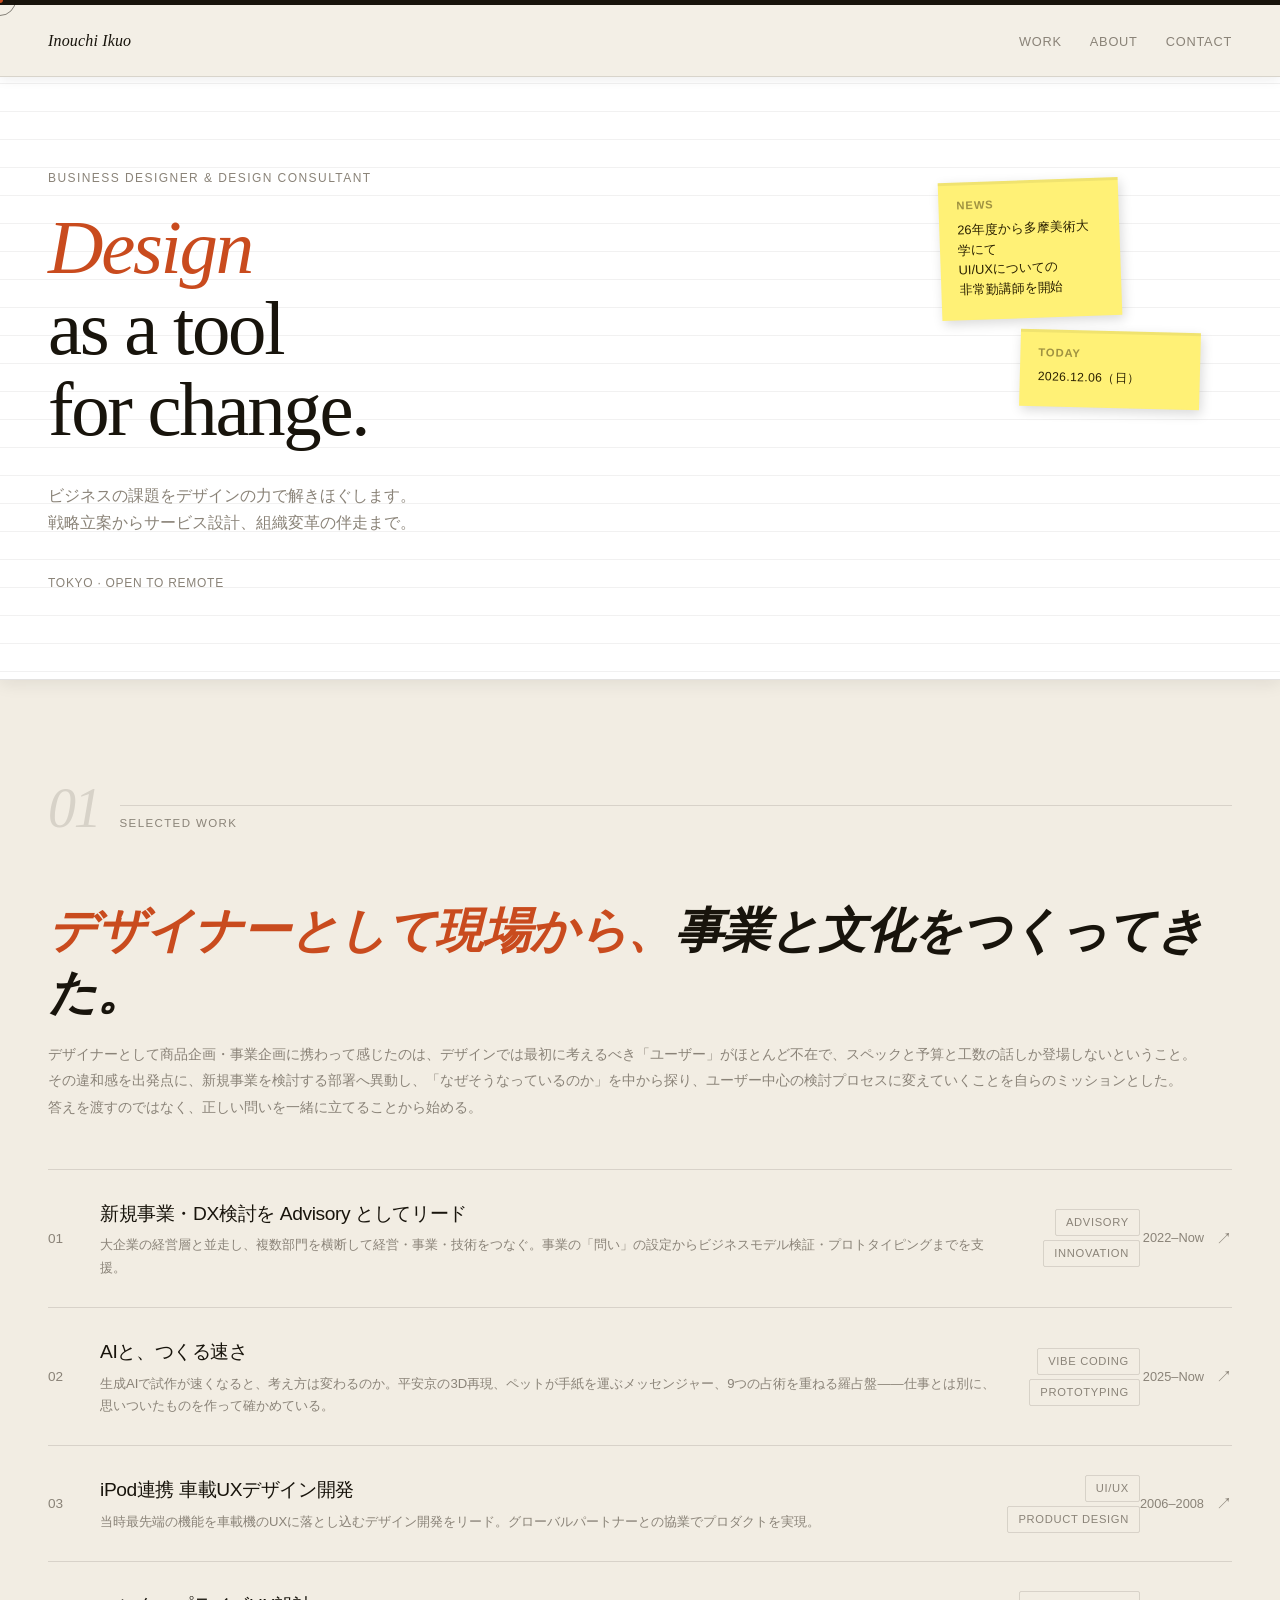
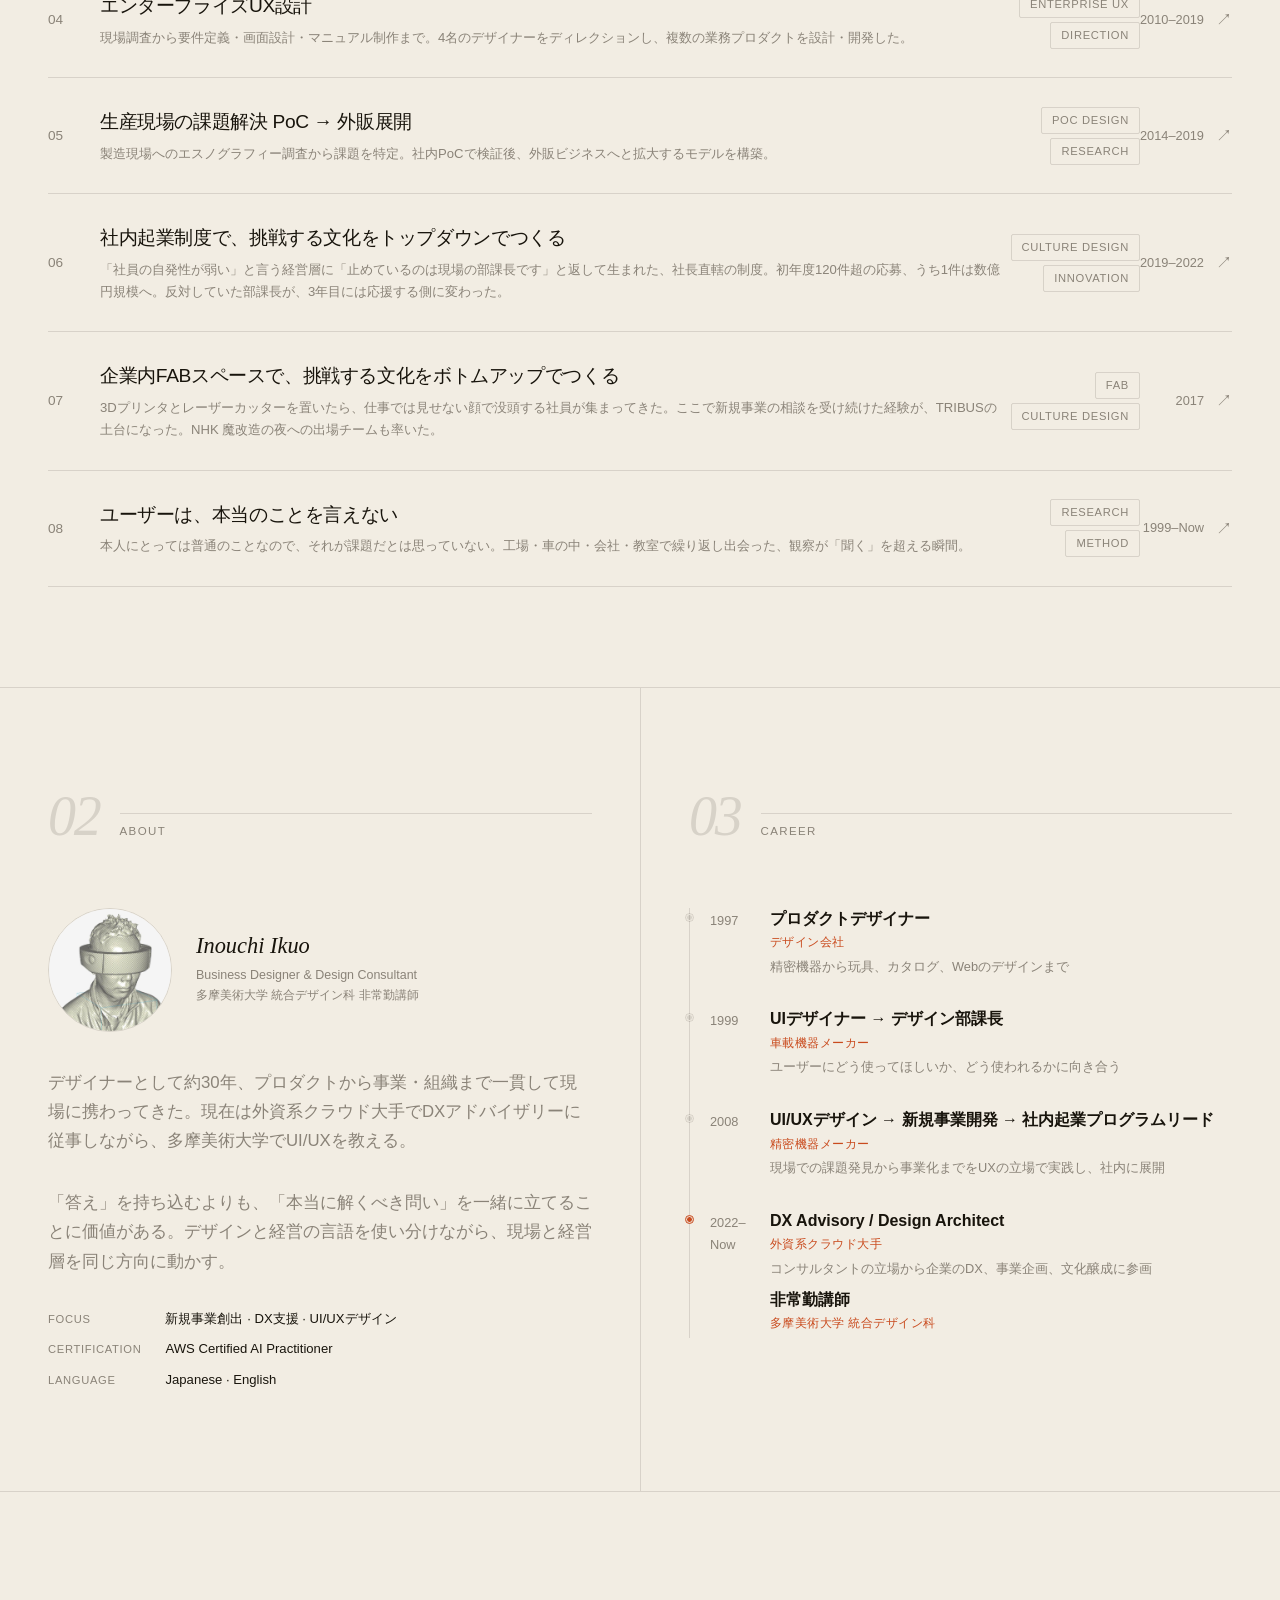
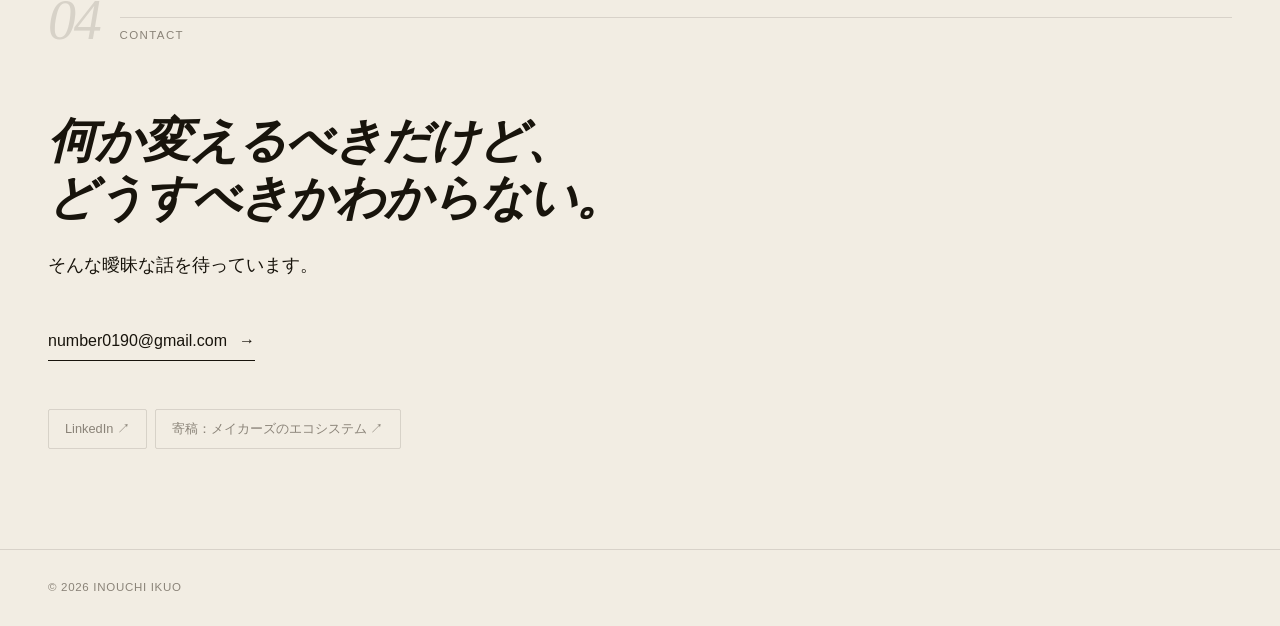
==== index.html @ abaed641 "Add files via upload" ====
<!DOCTYPE html>
<html lang="ja">
<head>
  <meta charset="UTF-8">
  <meta name="viewport" content="width=device-width, initial-scale=1.0">
  <title>Inouchi Ikuo — Business Designer</title>
  <meta name="description" content="Business Designer & Design Consultant. ビジネスの課題をデザインの力で解きほぐします。">
  <meta property="og:title" content="Inouchi Ikuo — Business Designer">
  <meta property="og:description" content="Business Designer & Design Consultant. 戦略立案からサービス設計、組織変革の伴走まで。">
  <meta property="og:type" content="website">
  <link rel="stylesheet" href="css/tokens.css">
  <link rel="stylesheet" href="css/nav.css">
  <link rel="stylesheet" href="css/index.css">
</head>
<body>

  <!-- Cursor -->
  <div id="cursor-dot"></div>
  <div id="cursor-ring"></div>

  <!-- Nav -->
  <nav>
    <div class="logo">Inouchi Ikuo</div>
    <div class="nav-right">
      <ul class="nav-links" style="list-style:none;display:flex;gap:28px;">
        <li><a class="nav-link" href="#work">Work</a></li>
        <li><a class="nav-link" href="#about-skills">About</a></li>
        <li><a class="nav-link" href="#contact">Contact</a></li>
      </ul>
    </div>
  </nav>

  <main>

  <!-- ─── Hero ─── -->
  <section id="hero">
    <div class="hero-body">
      <p class="hero-eyebrow">Business Designer &amp; Design Consultant</p>
      <h1 class="hero-name">
        <em>Design</em><br>
        as a tool<br>
        for change.
      </h1>
      <p class="hero-desc">
        ビジネスの課題をデザインの力で解きほぐします。<br>
        戦略立案からサービス設計、組織変革の伴走まで。
      </p>
      <div class="hero-meta">
        <span class="hero-location">Tokyo · Open to Remote</span>
      </div>
    </div>
    <div class="hero-memo-col">
      <textarea class="hero-memo" placeholder=""></textarea>
    </div>

    <div class="postit-wrap" id="postit-1" style="top: 180px; right: 160px;">
      <div class="postit">
        <strong>News</strong>
        26年度から多摩美術大学にて<br>UI/UXについての<br>非常勤講師を開始
      </div>
    </div>

    <div class="postit-wrap" id="postit-2" style="top: 331px; right: 80px;">
      <div class="postit postit-2" style="font-variant-numeric: tabular-nums;">
        <strong>Today</strong>
        <div id="postit-date" style="margin-top:4px; font-size:.95em; letter-spacing:.03em;"></div>
      </div>
    </div>

    <button id="postit-toggle">Post-it ✕</button>
  </section>


  <!-- ─── Work ─── -->
  <section id="work" class="section-wrap">
    <div class="section-header">
      <span class="section-num">01</span>
      <span class="section-title">Selected Work</span>
    </div>
    <p class="work-statement"><em>デザイナーとして現場から、</em>事業と文化をつくってきた。</p>
    <p class="work-statement-desc">デザイナーとして商品企画・事業企画に携わって感じたのは、デザインでは最初に考えるべき「ユーザー」がほとんど不在で、スペックと予算と工数の話しか登場しないということ。<br>その違和感を出発点に、新規事業を検討する部署へ異動し、「なぜそうなっているのか」を中から探り、ユーザー中心の検討プロセスに変えていくことを自らのミッションとした。<br>答えを渡すのではなく、正しい問いを一緒に立てることから始める。</p>

    <table class="projects-table">
      <tbody>

        <tr data-href="advisory.html" tabindex="0" role="link">
          <td class="td-num">01</td>
          <td class="td-main">
            <span class="td-name">新規事業・DX検討を Advisory としてリード</span>
            <span class="td-desc">大企業の経営層と並走し、複数部門を横断して経営・事業・技術をつなぐ。事業の「問い」の設定からビジネスモデル検証・プロトタイピングまでを支援。</span>
          </td>
          <td class="td-tags"><div class="td-tags-inner">
            <span>Advisory</span>
            <span>Innovation</span>
          </div></td>
          <td class="td-year">2022–Now</td>
          <td class="td-arrow">↗</td>
        </tr>

        <tr data-href="making.html" tabindex="0" role="link">
          <td class="td-num">02</td>
          <td class="td-main">
            <span class="td-name">AIと、つくる速さ</span>
            <span class="td-desc">生成AIで試作が速くなると、考え方は変わるのか。平安京の3D再現、ペットが手紙を運ぶメッセンジャー、9つの占術を重ねる羅占盤——仕事とは別に、思いついたものを作って確かめている。</span>
          </td>
          <td class="td-tags"><div class="td-tags-inner">
            <span>Vibe Coding</span>
            <span>Prototyping</span>
          </div></td>
          <td class="td-year">2025–Now</td>
          <td class="td-arrow">↗</td>
        </tr>

        <tr data-href="alpine.html" tabindex="0" role="link">
          <td class="td-num">03</td>
          <td class="td-main">
            <span class="td-name">iPod連携 車載UXデザイン開発</span>
            <span class="td-desc">当時最先端の機能を車載機のUXに落とし込むデザイン開発をリード。グローバルパートナーとの協業でプロダクトを実現。</span>
          </td>
          <td class="td-tags"><div class="td-tags-inner">
            <span>UI/UX</span>
            <span>Product Design</span>
          </div></td>
          <td class="td-year">2006–2008</td>
          <td class="td-arrow">↗</td>
        </tr>

        <tr data-href="enterprise.html" tabindex="0" role="link">
          <td class="td-num">04</td>
          <td class="td-main">
            <span class="td-name">エンタープライズUX設計</span>
            <span class="td-desc">現場調査から要件定義・画面設計・マニュアル制作まで。4名のデザイナーをディレクションし、複数の業務プロダクトを設計・開発した。</span>
          </td>
          <td class="td-tags"><div class="td-tags-inner">
            <span>Enterprise UX</span>
            <span>Direction</span>
          </div></td>
          <td class="td-year">2010–2019</td>
          <td class="td-arrow">↗</td>
        </tr>

        <tr data-href="poc.html" tabindex="0" role="link">
          <td class="td-num">05</td>
          <td class="td-main">
            <span class="td-name">生産現場の課題解決 PoC → 外販展開</span>
            <span class="td-desc">製造現場へのエスノグラフィー調査から課題を特定。社内PoCで検証後、外販ビジネスへと拡大するモデルを構築。</span>
          </td>
          <td class="td-tags"><div class="td-tags-inner">
            <span>PoC Design</span>
            <span>Research</span>
          </div></td>
          <td class="td-year">2014–2019</td>
          <td class="td-arrow">↗</td>
        </tr>

        <tr data-href="tribus.html" tabindex="0" role="link">
          <td class="td-num">06</td>
          <td class="td-main">
            <span class="td-name">社内起業制度で、挑戦する文化をトップダウンでつくる</span>
            <span class="td-desc">「社員の自発性が弱い」と言う経営層に「止めているのは現場の部課長です」と返して生まれた、社長直轄の制度。初年度120件超の応募、うち1件は数億円規模へ。反対していた部課長が、3年目には応援する側に変わった。</span>
          </td>
          <td class="td-tags"><div class="td-tags-inner">
            <span>Culture Design</span>
            <span>Innovation</span>
          </div></td>
          <td class="td-year">2019–2022</td>
          <td class="td-arrow">↗</td>
        </tr>

        <tr data-href="tsukuroom.html" tabindex="0" role="link">
          <td class="td-num">07</td>
          <td class="td-main">
            <span class="td-name">企業内FABスペースで、挑戦する文化をボトムアップでつくる</span>
            <span class="td-desc">3Dプリンタとレーザーカッターを置いたら、仕事では見せない顔で没頭する社員が集まってきた。ここで新規事業の相談を受け続けた経験が、TRIBUSの土台になった。NHK 魔改造の夜への出場チームも率いた。</span>
          </td>
          <td class="td-tags"><div class="td-tags-inner">
            <span>FAB</span>
            <span>Culture Design</span>
          </div></td>
          <td class="td-year">2017</td>
          <td class="td-arrow">↗</td>
        </tr>

        <tr data-href="truth.html" tabindex="0" role="link">
          <td class="td-num">08</td>
          <td class="td-main">
            <span class="td-name">ユーザーは、本当のことを言えない</span>
            <span class="td-desc">本人にとっては普通のことなので、それが課題だとは思っていない。工場・車の中・会社・教室で繰り返し出会った、観察が「聞く」を超える瞬間。</span>
          </td>
          <td class="td-tags"><div class="td-tags-inner">
            <span>Research</span>
            <span>Method</span>
          </div></td>
          <td class="td-year">1999–Now</td>
          <td class="td-arrow">↗</td>
        </tr>

      </tbody>
    </table>
  </section>

  <!-- ─── About + Skills ─── -->
  <div id="about-skills" style="border-top: 1px solid var(--border);">

    <div class="col">
      <div class="section-header">
        <span class="section-num">02</span>
        <span class="section-title">About</span>
      </div>
      <div style="display:flex; align-items:center; gap:24px; margin-bottom:36px;">
        <img src="images/jiko/00001.jpg" alt="Inouchi Ikuo" loading="lazy"
          style="width:124px; height:124px; border-radius:50%; object-fit:cover; object-position:center top; border:1px solid rgba(24,20,12,.12); flex-shrink:0;">
        <div>
          <div style="font-family:Georgia,serif; font-style:italic; font-size:1.4rem; line-height:1.2; margin-bottom:6px;">Inouchi Ikuo</div>
          <div style="font-size:.78rem; color:#8A8378; line-height:1.6;">
            Business Designer &amp; Design Consultant<br>
            多摩美術大学 統合デザイン科 非常勤講師
          </div>
        </div>
      </div>

      <p class="about-text reveal">
        デザイナーとして約30年、プロダクトから事業・組織まで一貫して現場に携わってきた。現在は外資系クラウド大手でDXアドバイザリーに従事しながら、多摩美術大学でUI/UXを教える。
      </p>
      <p class="about-text reveal reveal-delay-1">
        「答え」を持ち込むよりも、「本当に解くべき問い」を一緒に立てることに価値がある。デザインと経営の言語を使い分けながら、現場と経営層を同じ方向に動かす。
      </p>
      <dl class="detail-list reveal reveal-delay-2">
        <dt>Focus</dt>
        <dd>新規事業創出 · DX支援 · UI/UXデザイン</dd>
        <dt>Certification</dt>
        <dd>AWS Certified AI Practitioner</dd>
        <dt>Language</dt>
        <dd>Japanese · English</dd>
      </dl>
    </div>

    <div class="col">
      <div class="section-header">
        <span class="section-num">03</span>
        <span class="section-title">Career</span>
      </div>
      <div class="timeline reveal">
        <div class="tl-item">
          <div class="tl-year">1997</div>
          <div class="tl-body">
            <div class="tl-role">プロダクトデザイナー</div>
            <div class="tl-place">デザイン会社</div>
            <div class="tl-desc">精密機器から玩具、カタログ、Webのデザインまで</div>
          </div>
        </div>
        <div class="tl-item">
          <div class="tl-year">1999</div>
          <div class="tl-body">
            <div class="tl-role">UIデザイナー → デザイン部課長</div>
            <div class="tl-place">車載機器メーカー</div>
            <div class="tl-desc">ユーザーにどう使ってほしいか、どう使われるかに向き合う</div>
          </div>
        </div>
        <div class="tl-item">
          <div class="tl-year">2008</div>
          <div class="tl-body">
            <div class="tl-role">UI/UXデザイン → 新規事業開発 → 社内起業プログラムリード</div>
            <div class="tl-place">精密機器メーカー</div>
            <div class="tl-desc">現場での課題発見から事業化までをUXの立場で実践し、社内に展開</div>
          </div>
        </div>
        <div class="tl-item tl-current">
          <div class="tl-year">2022–<br>Now</div>
          <div class="tl-body">
            <div class="tl-role">DX Advisory / Design Architect</div>
            <div class="tl-place">外資系クラウド大手</div>
            <div class="tl-desc">コンサルタントの立場から企業のDX、事業企画、文化醸成に参画</div>
            <div class="tl-role" style="margin-top:10px;">非常勤講師</div>
            <div class="tl-place">多摩美術大学 統合デザイン科</div>
          </div>
        </div>
      </div>
    </div>

  </div>

  <!-- ─── Contact ─── -->
  <section id="contact">
    <div class="contact-inner reveal">
      <div class="section-header">
        <span class="section-num">04</span>
        <span class="section-title">Contact</span>
      </div>
      <h2 class="contact-heading">
        <em>何か変えるべきだけど、</em><br>どうすべきかわからない。
      </h2>
      <p class="contact-sub">そんな曖昧な話を待っています。</p>
      <a class="contact-email" href="mailto:number0190@gmail.com">
        number0190@gmail.com
        <span>→</span>
      </a>
      <div class="contact-links-row">
        <a class="contact-chip" href="https://www.linkedin.com/in/ikuo-inouchi-0a169934" target="_blank">LinkedIn ↗</a>
        <a class="contact-chip" href="https://www.amazon.co.jp/dp/B01AXRCDTU" target="_blank">寄稿：メイカーズのエコシステム ↗</a>
      </div>
    </div>
  </section>

  </main>

  <!-- ─── Footer ─── -->
  <footer>
    <span>© 2026 Inouchi Ikuo</span>
  </footer>

  <!-- ─── JS ─── -->
  <script src="js/cursor.js"></script>
  <script src="js/nav.js"></script>
  <script src="js/reveal.js"></script>
  <script src="js/postit.js"></script>
  <script src="js/main.js"></script>

</body>
</html>
---- css/tokens.css ----
/* ── Reset ── */
*, *::before, *::after { box-sizing: border-box; margin: 0; padding: 0; }
img { display: block; max-width: 100%; }

/* ── Design Tokens ── */
:root {
  --bg:      #F2EDE3;
  --fg:      #18140C;
  --muted:   #8A8378;
  --border:  rgba(24,20,12,.12);
  --accent:  #C94B1E;
  --serif:   Georgia, "Times New Roman", serif;
  --sans:    -apple-system, BlinkMacSystemFont, "Segoe UI", sans-serif;
}

/* ── Base ── */
html { scroll-behavior: smooth; }
body {
  font-family: var(--sans);
  background-color: var(--bg);
  color: var(--fg);
  line-height: 1.7;
}
a { color: inherit; text-decoration: none; }
::selection { background: var(--fg); color: var(--bg); }
---- css/nav.css ----
/* ── Nav (shared across all pages) ── */
nav {
  position: fixed; top: 0; left: 0; right: 0;
  z-index: 100;
  display: flex;
  align-items: center;
  justify-content: space-between;
  padding: 22px 48px;
  background: rgba(242,237,227,.88);
  backdrop-filter: blur(12px);
  -webkit-backdrop-filter: blur(12px);
  border-bottom: 1px solid var(--border);
}
.nav-logo {
  font-family: var(--serif);
  font-style: italic;
  font-size: 1rem;
}
.nav-back {
  font-size: .8rem;
  letter-spacing: .06em;
  text-transform: uppercase;
  color: var(--muted);
  display: flex;
  align-items: center;
  gap: 8px;
  transition: color .2s;
}
.nav-back:hover { color: var(--fg); }

/* ── Back section (shared footer-like nav) ── */
.back-section {
  border-top: 1px solid var(--border); padding: 48px;
  display: flex; justify-content: space-between; align-items: center;
}
.back-link {
  font-size: .8rem; letter-spacing: .06em; text-transform: uppercase;
  color: var(--muted); display: flex; align-items: center; gap: 8px;
  transition: color .2s, gap .2s;
}
.back-link:hover { color: var(--fg); gap: 14px; }
.back-project { font-size: .78rem; color: var(--muted); }

@media (max-width: 768px) {
  nav { padding: 18px 24px; }
  .back-section { padding: 32px 24px; flex-direction: column; gap: 16px; align-items: flex-start; }
}
---- css/index.css ----
/* ══════════════════════════════════════
   index.html — page-specific styles
   ══════════════════════════════════════ */

/* ── Custom Cursor ── */
@media (pointer: fine) {
  html { cursor: none; }
}

#cursor-dot {
  position: fixed; top: 0; left: 0; z-index: 9999;
  width: 6px; height: 6px;
  background: var(--accent);
  border-radius: 50%;
  pointer-events: none;
  transform: translate(-50%, -50%);
  transition: width .15s, height .15s;
}
#cursor-ring {
  position: fixed; top: 0; left: 0; z-index: 9998;
  width: 32px; height: 32px;
  border: 1.5px solid var(--fg);
  border-radius: 50%;
  pointer-events: none;
  transform: translate(-50%, -50%);
  transition: transform .08s, width .2s, height .2s, opacity .2s;
  opacity: .5;
}
body.cursor-link #cursor-dot { width: 10px; height: 10px; }
body.cursor-link #cursor-ring { width: 48px; height: 48px; opacity: .3; }

/* ── Nav (index-specific overrides) ── */
nav {
  display: grid;
  grid-template-columns: 1fr auto;
  border-top: 5px solid #18140C;
  box-shadow: 0 2px 12px rgba(24,20,12,.08);
  transition: padding .3s;
}
nav.scrolled { padding: 14px 48px; }

nav .logo {
  font-family: var(--serif);
  font-style: italic;
  font-size: 1rem;
  letter-spacing: .01em;
}
nav .nav-right {
  display: flex; align-items: center; gap: 36px;
}
nav .nav-links { display: flex; gap: 28px; }
.nav-link {
  font-size: .8rem;
  letter-spacing: .06em;
  text-transform: uppercase;
  color: var(--muted);
  position: relative;
}
.nav-link::after {
  content: '';
  position: absolute; bottom: -2px; left: 0;
  width: 0; height: 1px;
  background: var(--fg);
  transition: width .3s ease;
}
.nav-link:hover::after { width: 100%; }
.nav-link:hover { color: var(--fg); }
.available-badge {
  display: flex; align-items: center; gap: 6px;
  font-size: .75rem; color: var(--muted);
  letter-spacing: .04em;
}
.available-dot {
  width: 7px; height: 7px;
  background: #3cba54;
  border-radius: 50%;
  animation: pulse 2.4s ease infinite;
}
@keyframes pulse {
  0%, 100% { opacity: 1; transform: scale(1); }
  50%       { opacity: .5; transform: scale(.7); }
}

/* ── Hero ── */
#hero {
  position: relative;
  padding: 168px 0 0;
  border-bottom: 1px solid var(--border);
  box-shadow: 0 4px 16px rgba(24,20,12,.08);
  background-color: #fff;
  background-image: repeating-linear-gradient(
    to bottom,
    transparent, transparent 27px,
    rgba(24,20,12,.06) 27px, rgba(24,20,12,.06) 28px
  );
  display: grid;
  grid-template-columns: 1fr 1fr;
}
.hero-body { padding: 0 48px 86px; }
.hero-memo-col { position: relative; padding: 0; display: flex; }
.hero-memo-label {
  font-size: .68rem; letter-spacing: .1em; text-transform: uppercase;
  color: rgba(24,20,12,.2); margin-bottom: 16px; user-select: none;
}
.hero-memo {
  flex: 1; width: 100%; background: transparent; border: none; outline: none; resize: none;
  font-family: var(--sans); font-size: .95rem; color: var(--fg);
  line-height: 28px; padding: 0 40px; caret-color: var(--accent);
}
.hero-eyebrow {
  font-size: .75rem; letter-spacing: .12em; text-transform: uppercase;
  color: var(--muted); margin-bottom: 20px;
}
.hero-name {
  font-family: var(--serif);
  font-size: clamp(2.8rem, 6vw, 5.5rem);
  font-weight: normal; line-height: 1.05; letter-spacing: -.03em; margin-bottom: 32px;
}
.hero-name em { font-style: italic; color: var(--accent); }
.hero-desc {
  font-size: 1rem; color: var(--muted); line-height: 1.7;
  max-width: 480px; margin-bottom: 36px;
}
.hero-meta { display: flex; align-items: center; gap: 32px; }
.hero-location {
  font-size: .75rem; color: var(--muted); letter-spacing: .06em; text-transform: uppercase;
}
.hero-cta {
  display: flex; align-items: center; gap: 10px;
  font-size: .85rem; font-weight: 500; letter-spacing: .04em; color: var(--fg);
  border-bottom: 1px solid var(--fg); padding-bottom: 4px; transition: gap .2s;
}
.hero-cta:hover { gap: 18px; }

/* ── Marquee ── */
.marquee-wrap {
  overflow: hidden;
  border-top: 1px solid var(--border); border-bottom: 1px solid var(--border);
  padding: 14px 0; user-select: none;
}
.marquee-track {
  display: flex; gap: 0; white-space: nowrap;
  animation: marquee 22s linear infinite;
}
.marquee-wrap:hover .marquee-track { animation-play-state: paused; }
@keyframes marquee {
  from { transform: translateX(0); }
  to   { transform: translateX(-50%); }
}
.marquee-item {
  display: inline-flex; align-items: center; gap: 20px; padding: 0 28px;
  font-size: .8rem; letter-spacing: .08em; text-transform: uppercase; color: var(--muted);
}
.marquee-item::before { content: '✦'; font-size: .6rem; color: var(--accent); }

/* ── Section common ── */
.section-wrap { padding: 100px 48px; }
.section-header {
  display: flex; align-items: baseline; gap: 20px; margin-bottom: 64px;
}
.section-num {
  font-family: var(--serif); font-style: italic; font-size: 3.5rem;
  color: var(--border); line-height: 1; letter-spacing: -.04em; flex-shrink: 0;
}
.section-title {
  font-size: .72rem; letter-spacing: .12em; text-transform: uppercase;
  color: var(--muted); border-top: 1px solid var(--border); padding-top: 8px; flex: 1;
}

/* ── Below hero ── */
#work, #about-skills, #contact, footer { background: var(--bg); }

/* ── Projects table ── */
.projects-table { width: 100%; border-collapse: collapse; }
.projects-table tbody tr {
  border-top: 1px solid var(--border); position: relative;
}
.projects-table tbody tr[data-href] { cursor: pointer; }
.projects-table tbody tr:last-child { border-bottom: 1px solid var(--border); }
.projects-table tbody tr::before {
  content: ''; position: absolute; inset: 0;
  background: rgba(24,20,12,.03); transform: scaleX(0); transform-origin: left;
  transition: transform .35s ease;
}
.projects-table tbody tr:hover::before { transform: scaleX(1); }
.projects-table td { padding: 28px 0; vertical-align: middle; }
.projects-table td:first-child { width: 52px; }
.td-num { font-family: var(--sans); font-style: normal; font-size: .85rem; color: var(--muted); }
.td-main { padding-right: 24px; }
.td-name { display: block; font-size: 1.2rem; font-weight: 500; letter-spacing: -.02em; }
.td-desc { display: block; font-size: .82rem; color: var(--muted); margin-top: 4px; }
.td-tags { text-align: right; padding-right: 20px; white-space: nowrap; display: table-cell; vertical-align: middle; }
.td-tags-inner { display: flex; flex-direction: column; align-items: flex-end; gap: 4px; }
.td-tags span {
  display: block; font-size: .7rem; letter-spacing: .06em; text-transform: uppercase;
  color: var(--muted); padding: 3px 10px; border: 1px solid var(--border);
  border-radius: 2px; margin-left: 4px;
}
.td-year { font-size: .8rem; color: var(--muted); white-space: nowrap; padding-right: 12px; text-align: right; }
.td-arrow { width: 28px; font-size: 1rem; color: var(--muted); text-align: right; transition: color .2s, transform .2s; }
tr:hover .td-arrow { color: var(--fg); transform: translate(3px, -3px); }
.td-arrow-dim { color: rgba(24,20,12,.2); }
tr:hover .td-arrow-dim { color: rgba(24,20,12,.35); transform: none; }

/* ── About + Skills ── */
#about-skills { display: grid; grid-template-columns: 1fr 1fr; gap: 0; }
#about-skills .col { padding: 100px 48px; }
#about-skills .col + .col { border-left: 1px solid var(--border); }
.about-text { font-size: 1.05rem; line-height: 1.75; color: var(--muted); margin-bottom: 32px; }
.about-text strong { color: var(--fg); font-weight: 500; }
.detail-list { display: grid; grid-template-columns: auto 1fr; gap: 8px 24px; font-size: .82rem; }
.detail-list dt { color: var(--muted); letter-spacing: .06em; text-transform: uppercase; font-size: .7rem; padding-top: 2px; }
.detail-list dd { color: var(--fg); }
.skills-list { display: flex; flex-direction: column; gap: 0; }
.skill-row {
  display: flex; justify-content: space-between; align-items: center;
  padding: 14px 0; border-bottom: 1px solid var(--border); font-size: .9rem;
}
.skill-row:first-child { border-top: 1px solid var(--border); }
.skill-row .skill-name { font-weight: 500; }
.skill-row .skill-level { display: flex; gap: 4px; }
.skill-pip { width: 28px; height: 2px; background: var(--border); border-radius: 1px; }
.skill-pip.filled { background: var(--fg); }

/* ── Statement ── */
.work-statement {
  font-family: var(--serif); font-style: italic;
  font-size: clamp(2rem, 4vw, 3rem); font-weight: bold;
  line-height: 1.3; letter-spacing: -.01em; color: var(--fg); margin-bottom: 48px;
}
.work-statement em { font-style: italic; color: var(--accent); }
.work-statement-desc {
  font-size: .9rem; line-height: 1.85; color: var(--muted);
  margin-top: -32px; margin-bottom: 48px;
}

/* ── Timeline ── */
.timeline { display: flex; flex-direction: column; position: relative; padding-left: 20px; border-left: 1px solid var(--border); }
.tl-item { display: grid; grid-template-columns: 44px 1fr; gap: 16px; padding-bottom: 32px; position: relative; }
.tl-item:last-child { padding-bottom: 0; }
.tl-item::before {
  content: ''; position: absolute; left: -24px; top: 6px;
  width: 7px; height: 7px; border-radius: 50%;
  background: var(--border); border: 1.5px solid var(--bg); outline: 1px solid var(--border);
}
.tl-current::before { background: var(--accent); outline-color: var(--accent); }
.tl-year { font-family: var(--sans); font-style: normal; font-size: .8rem; color: var(--muted); padding-top: 2px; }
.tl-role { font-size: 1rem; font-weight: 600; line-height: 1.4; margin-bottom: 3px; }
.tl-place { font-size: .72rem; color: var(--accent); letter-spacing: .04em; text-transform: uppercase; margin-bottom: 4px; }
.tl-desc { font-size: .8rem; color: var(--muted); margin-top: 4px; line-height: 1.55; }

/* ── Contact ── */
#contact { border-top: 1px solid var(--border); }
.contact-inner { padding: 100px 48px; }
.contact-heading {
  font-family: var(--serif); font-style: italic;
  font-size: clamp(2rem, 4vw, 3rem); font-weight: bold;
  line-height: 1.2; letter-spacing: -.02em; margin-bottom: 24px;
}
.contact-sub { font-size: 1.1rem; color: var(--fg); margin-bottom: 48px; line-height: 1.6; }
.contact-email {
  display: inline-flex; align-items: center; gap: 12px;
  font-size: 1rem; font-weight: 500; border-bottom: 1px solid var(--fg);
  padding-bottom: 6px; transition: gap .2s; margin-bottom: 48px;
}
.contact-email:hover { gap: 20px; }
.contact-links-row { display: flex; flex-wrap: wrap; gap: 8px; }
.contact-chip {
  display: inline-flex; align-items: center; gap: 6px;
  padding: 8px 16px; border: 1px solid var(--border); border-radius: 2px;
  font-size: .8rem; color: var(--muted); transition: color .2s, border-color .2s;
}
.contact-chip:hover { color: var(--fg); border-color: var(--fg); }

/* ── Footer ── */
footer {
  border-top: 1px solid var(--border); padding: 28px 48px;
  display: flex; justify-content: space-between; align-items: center;
}
footer span {
  font-size: .72rem; letter-spacing: .06em; text-transform: uppercase; color: var(--muted);
}

/* ── Post-it toggle button ── */
#postit-toggle {
  position: absolute; bottom: 20px; left: 20px; z-index: 300;
  background: none; border: 1px solid var(--border); border-radius: 2px;
  padding: 4px 10px; font-family: var(--sans); font-size: .68rem;
  letter-spacing: .08em; text-transform: uppercase; color: var(--muted);
  cursor: pointer; transition: color .15s, border-color .15s;
}
#postit-toggle:hover { color: var(--fg); border-color: var(--fg); }

/* ── Post-it ── */
.postit-wrap {
  position: absolute; z-index: 90; cursor: grab; user-select: none;
  transition: opacity .2s, visibility .2s;
}
.postit-wrap.hidden { opacity: 0; visibility: hidden; pointer-events: none; }
.postit-wrap:active { cursor: grabbing; }
.postit {
  background: #FFF176; padding: 16px 18px 20px; width: 180px;
  box-shadow: 2px 4px 12px rgba(0,0,0,.15); transform: rotate(-2deg);
  transition: transform .15s, box-shadow .15s;
  font-family: var(--sans); font-size: .8rem; line-height: 1.55; color: #2a2000;
}
.postit-wrap:hover .postit {
  transform: rotate(-1deg) scale(1.03); box-shadow: 4px 8px 20px rgba(0,0,0,.18);
}
.postit::before {
  content: ''; display: block; height: 3px;
  background: rgba(0,0,0,.06); margin: -16px -18px 12px;
}
.postit strong {
  display: block; font-size: .7rem; letter-spacing: .08em;
  text-transform: uppercase; color: rgba(42,32,0,.45); margin-bottom: 6px;
}
.postit-2 { transform: rotate(1.5deg); }
.postit-wrap:hover .postit-2 { transform: rotate(1deg) scale(1.03); }

/* ── Reveal animation ── */
.reveal { opacity: 0; transform: translateY(24px); transition: opacity .6s ease, transform .6s ease; }
.reveal.visible { opacity: 1; transform: none; }
.reveal-delay-1 { transition-delay: .1s; }
.reveal-delay-2 { transition-delay: .2s; }
.reveal-delay-3 { transition-delay: .3s; }

/* ── Responsive ── */
@media (max-width: 768px) {
  .available-badge { display: none; }
  .postit-wrap { opacity: 0; visibility: hidden; pointer-events: none; }
  #postit-toggle { display: none; }
  #hero { padding: 100px 0 0; grid-template-columns: 1fr; }
  .hero-body { padding: 0 24px 48px; border-right: none; border-bottom: 1px solid var(--border); }
  .hero-memo-col { padding: 24px 24px 48px; }
  .section-wrap { padding: 72px 24px; }
  #about-skills { grid-template-columns: 1fr; }
  #about-skills .col { padding: 72px 24px; }
  #about-skills .col + .col { border-left: none; border-top: 1px solid var(--border); }
  .contact-inner { padding: 72px 24px; }
  footer { padding: 24px; flex-direction: column; gap: 8px; text-align: center; }
  .projects-table .td-desc, .projects-table .td-year { display: none; }
  .td-tags { display: none; }
}
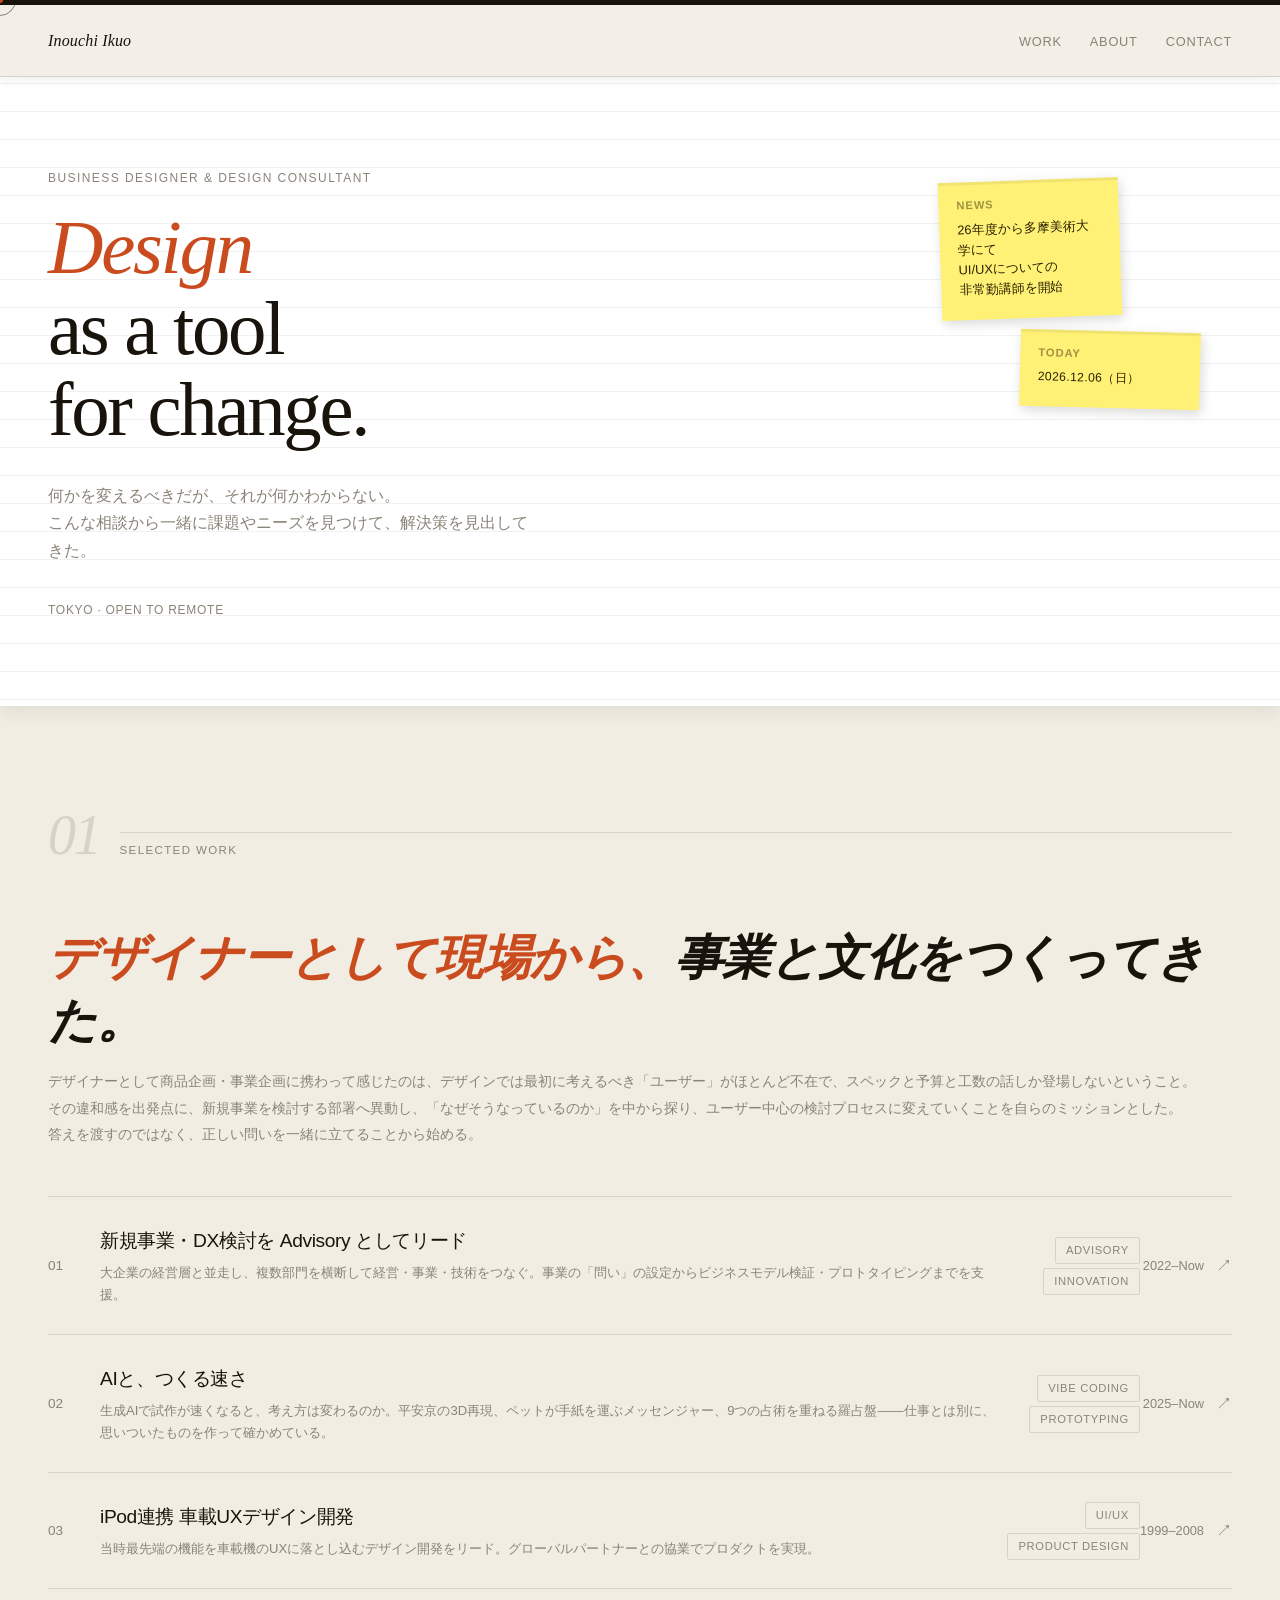
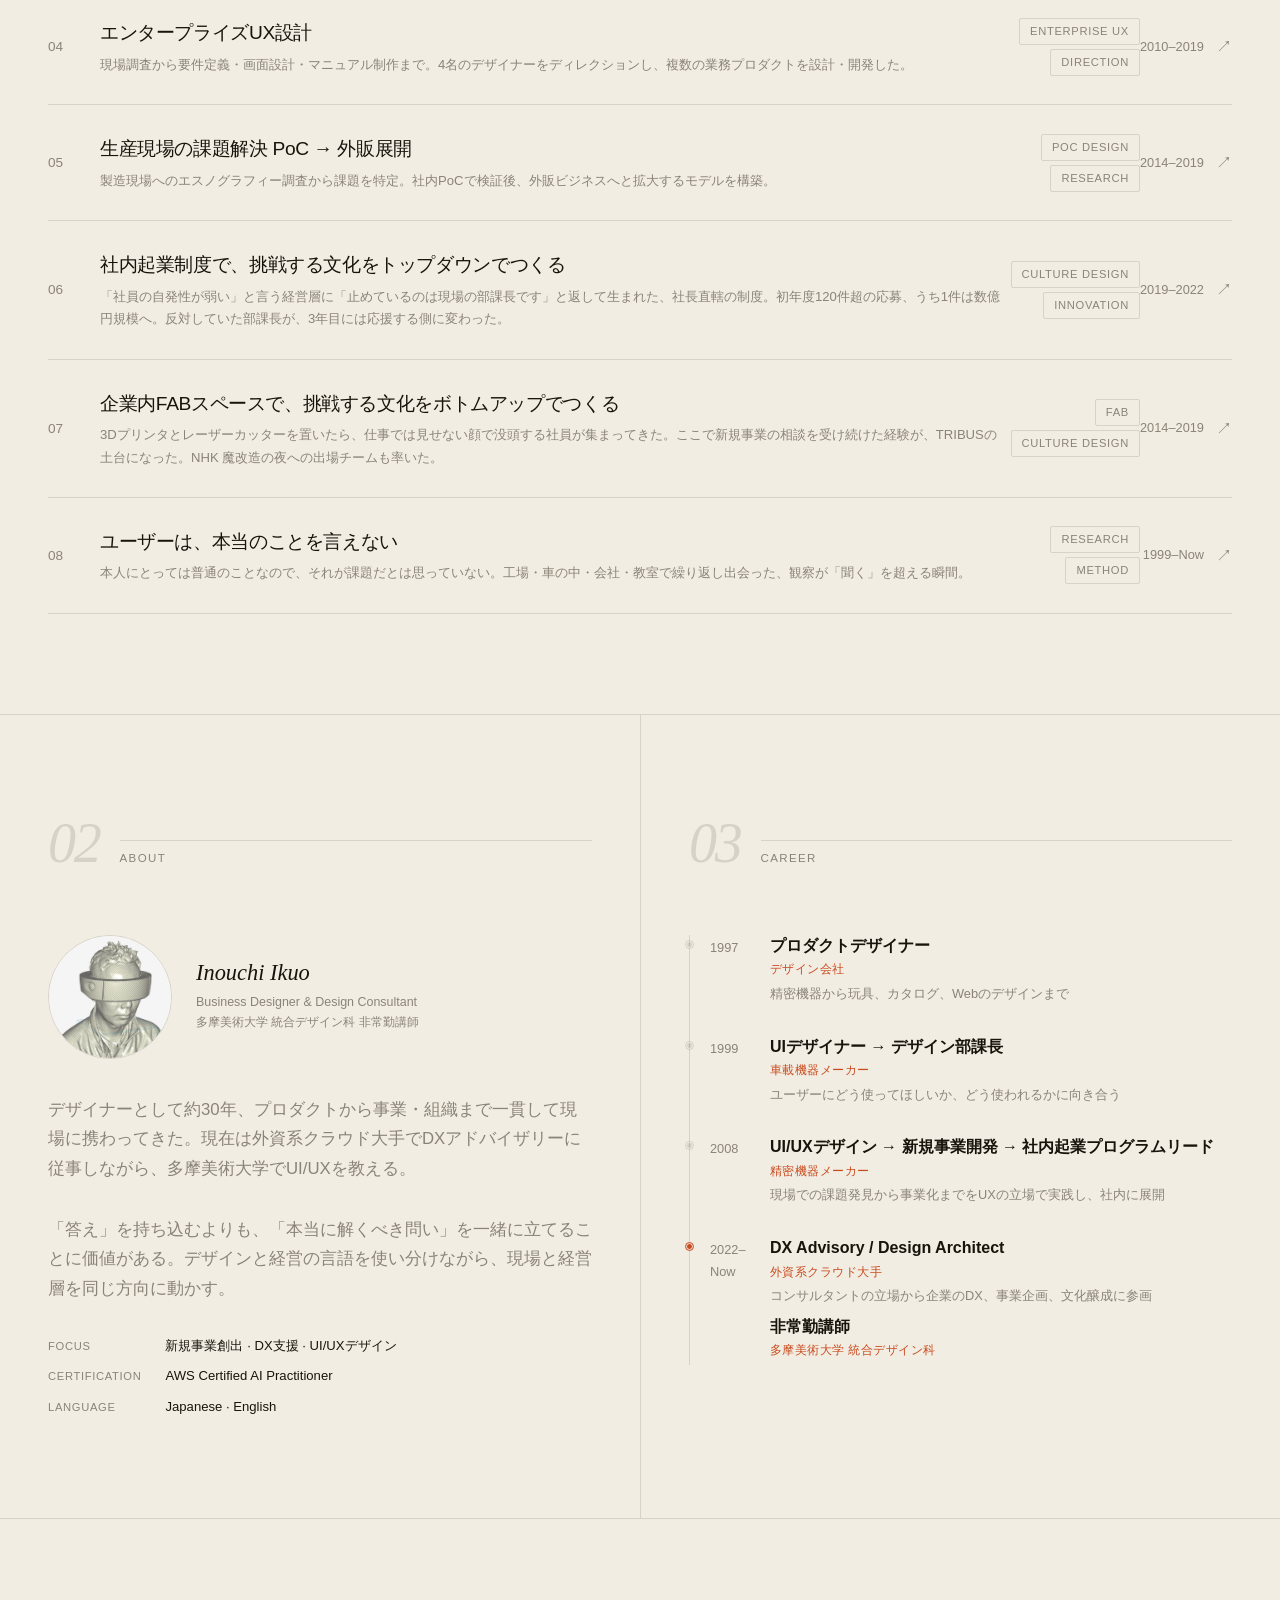
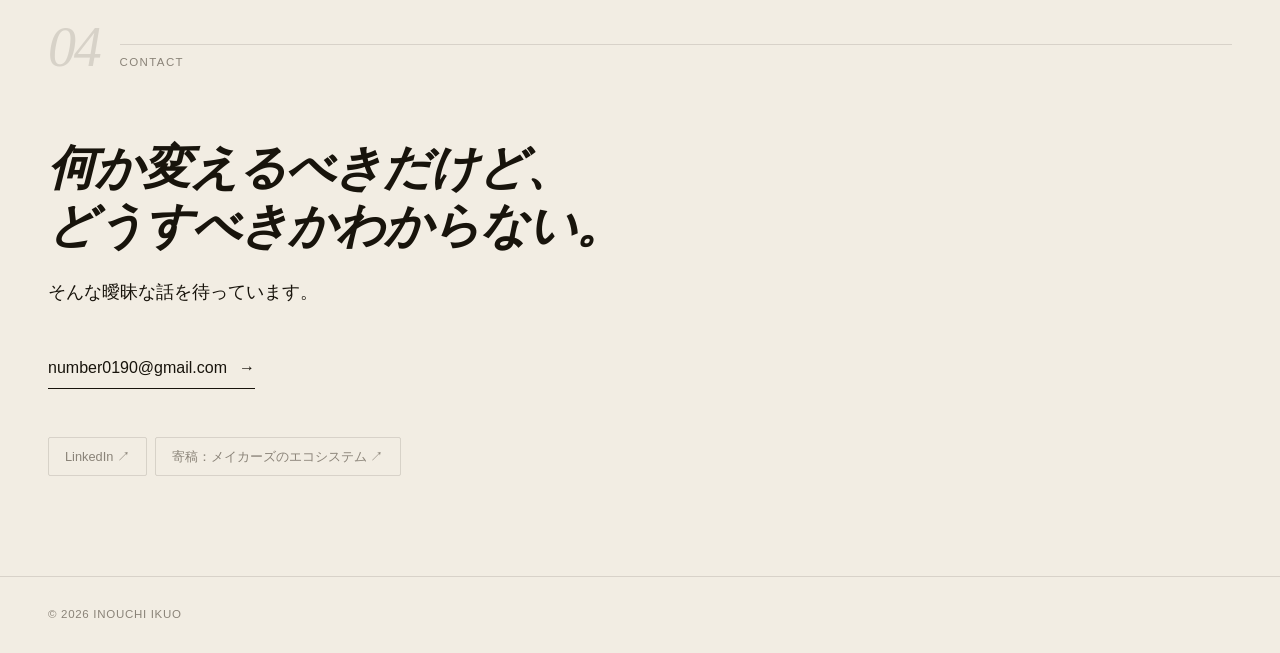
==== commit ffedc952: "Add files via upload" ====
--- a/index.html
+++ b/index.html
@@ -4,9 +4,9 @@
   <meta charset="UTF-8">
   <meta name="viewport" content="width=device-width, initial-scale=1.0">
   <title>Inouchi Ikuo — Business Designer</title>
-  <meta name="description" content="Business Designer & Design Consultant. ビジネスの課題をデザインの力で解きほぐします。">
+  <meta name="description" content="Business Designer & Design Consultant. 何かを変えるべきだが、それが何かわからない。こんな相談から一緒に課題やニーズを見つけて、解決策を見出してきた。">
   <meta property="og:title" content="Inouchi Ikuo — Business Designer">
-  <meta property="og:description" content="Business Designer & Design Consultant. 戦略立案からサービス設計、組織変革の伴走まで。">
+  <meta property="og:description" content="何かを変えるべきだが、それが何かわからない。こんな相談から一緒に課題やニーズを見つけて、解決策を見出してきた。">
   <meta property="og:type" content="website">
   <link rel="stylesheet" href="css/tokens.css">
   <link rel="stylesheet" href="css/nav.css">
@@ -42,8 +42,8 @@
         for change.
       </h1>
       <p class="hero-desc">
-        ビジネスの課題をデザインの力で解きほぐします。<br>
-        戦略立案からサービス設計、組織変革の伴走まで。
+        何かを変えるべきだが、それが何かわからない。<br>
+        こんな相談から一緒に課題やニーズを見つけて、解決策を見出してきた。
       </p>
       <div class="hero-meta">
         <span class="hero-location">Tokyo · Open to Remote</span>
@@ -121,7 +121,7 @@
             <span>UI/UX</span>
             <span>Product Design</span>
           </div></td>
-          <td class="td-year">2006–2008</td>
+          <td class="td-year">1999–2008</td>
           <td class="td-arrow">↗</td>
         </tr>
 
@@ -177,7 +177,7 @@
             <span>FAB</span>
             <span>Culture Design</span>
           </div></td>
-          <td class="td-year">2017</td>
+          <td class="td-year">2014–2019</td>
           <td class="td-arrow">↗</td>
         </tr>
 
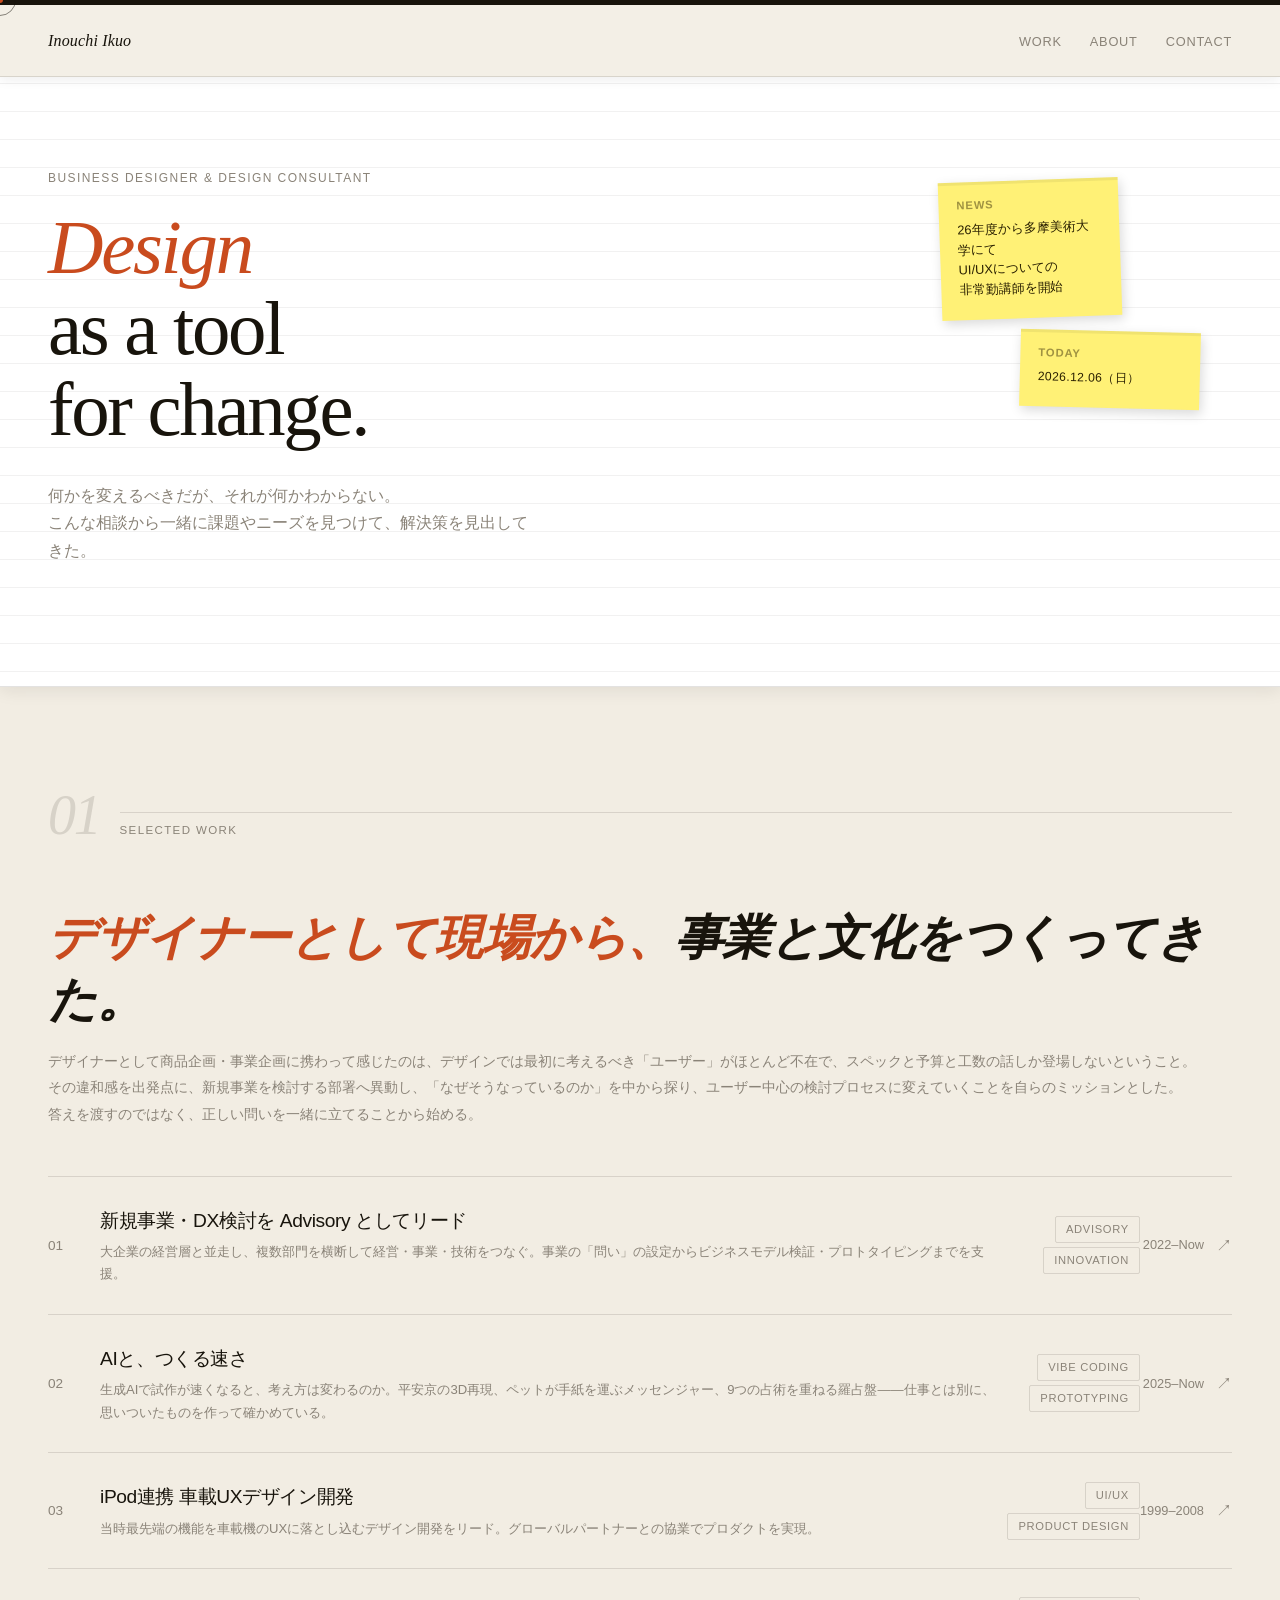
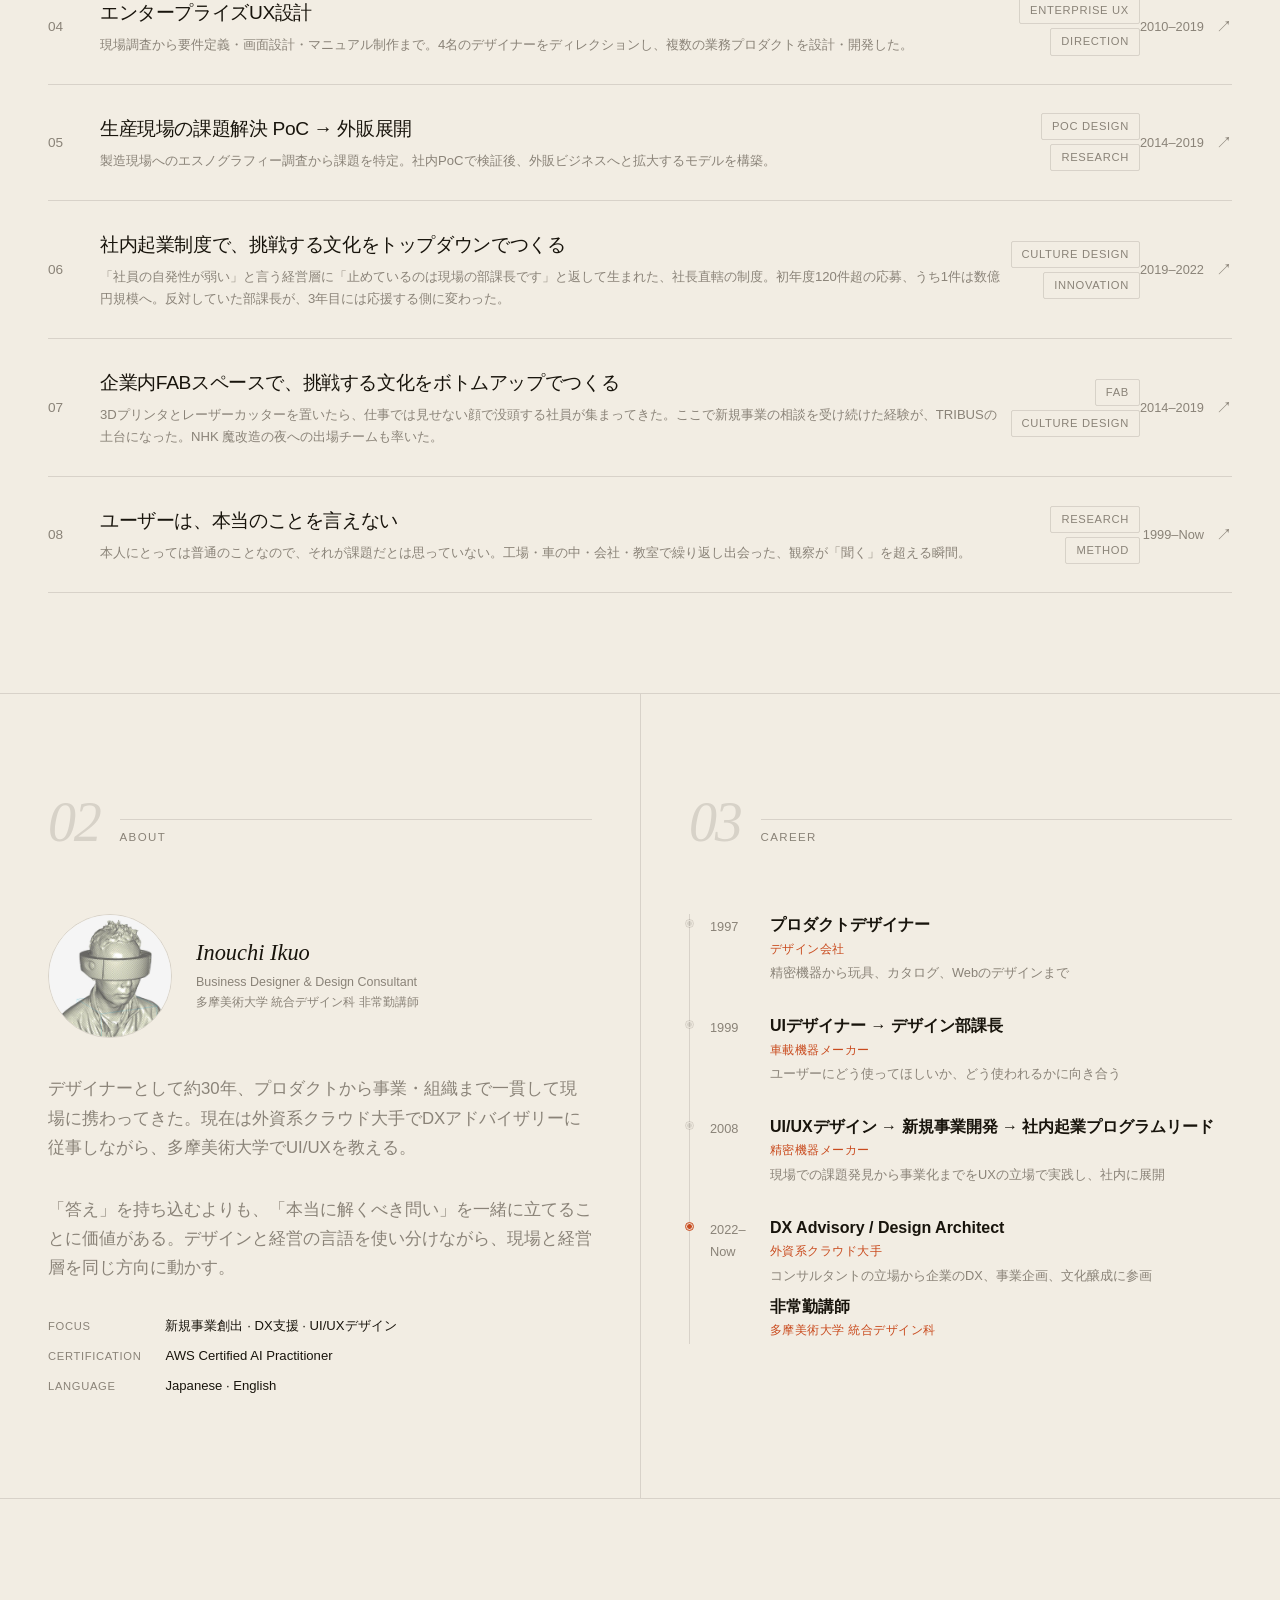
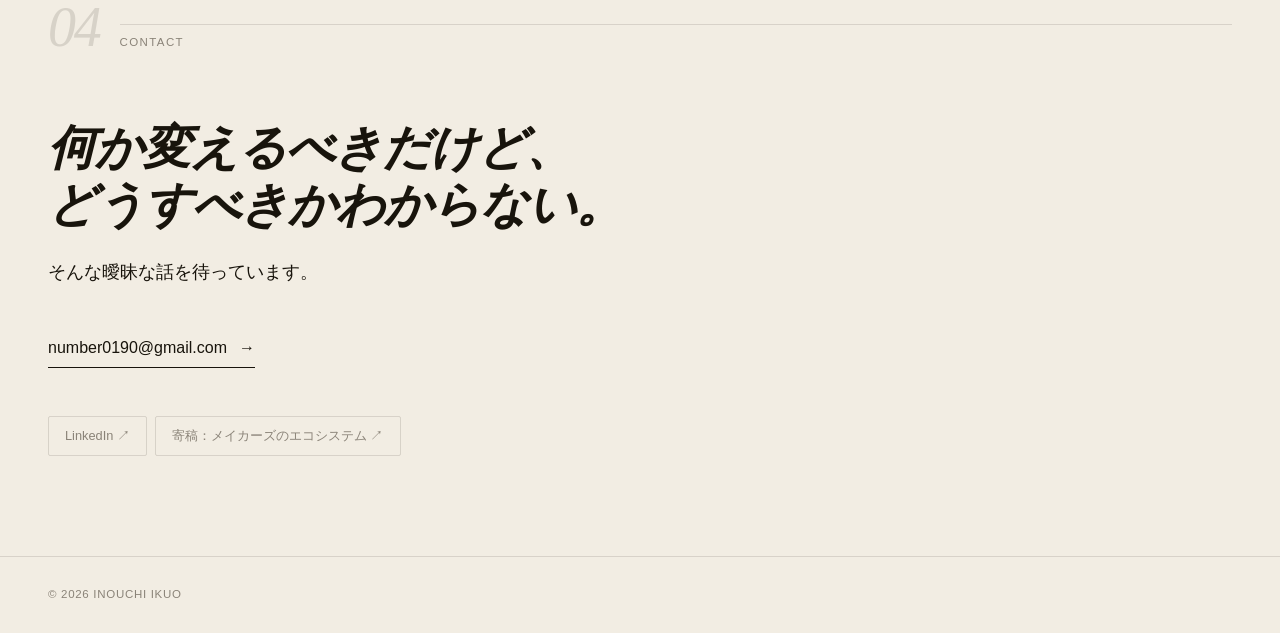
==== commit 3fb4320a: "Add files via upload" ====
--- a/index.html
+++ b/index.html
@@ -45,9 +45,6 @@
         何かを変えるべきだが、それが何かわからない。<br>
         こんな相談から一緒に課題やニーズを見つけて、解決策を見出してきた。
       </p>
-      <div class="hero-meta">
-        <span class="hero-location">Tokyo · Open to Remote</span>
-      </div>
     </div>
     <div class="hero-memo-col">
       <textarea class="hero-memo" placeholder=""></textarea>
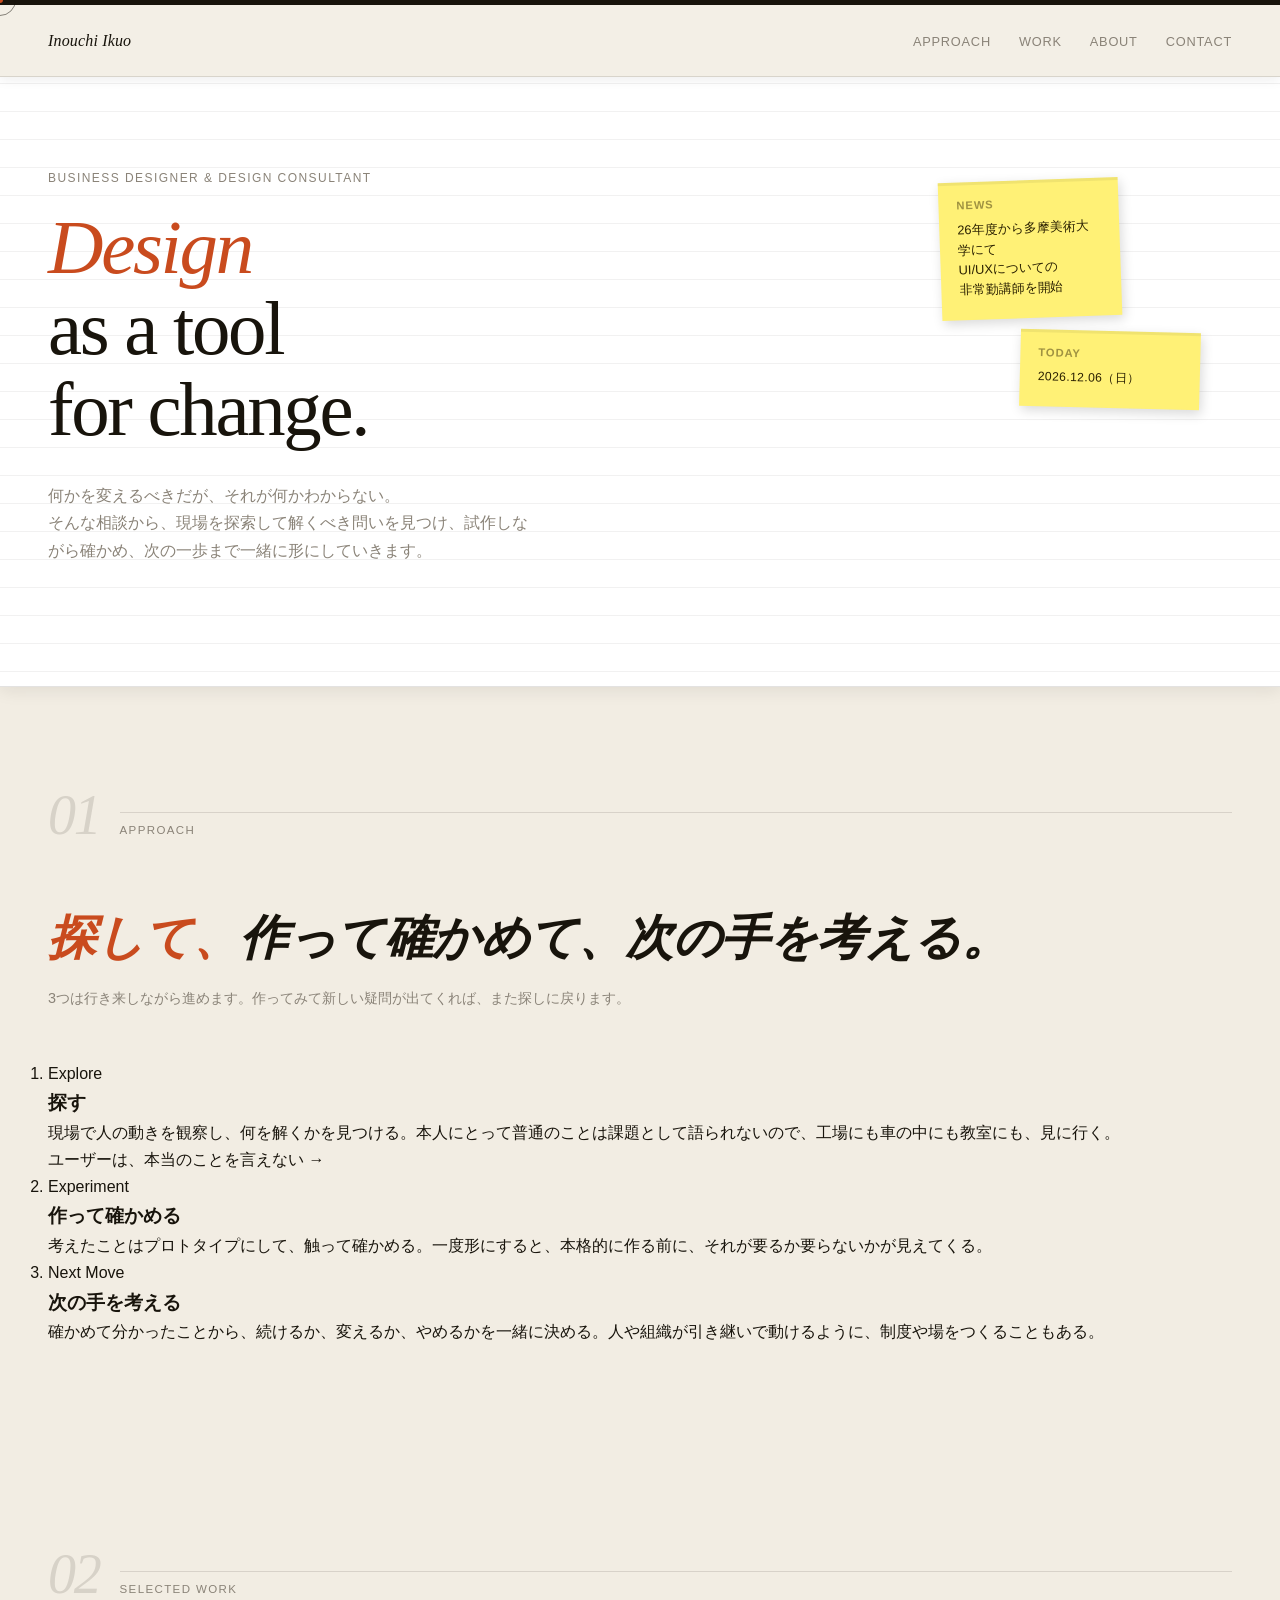
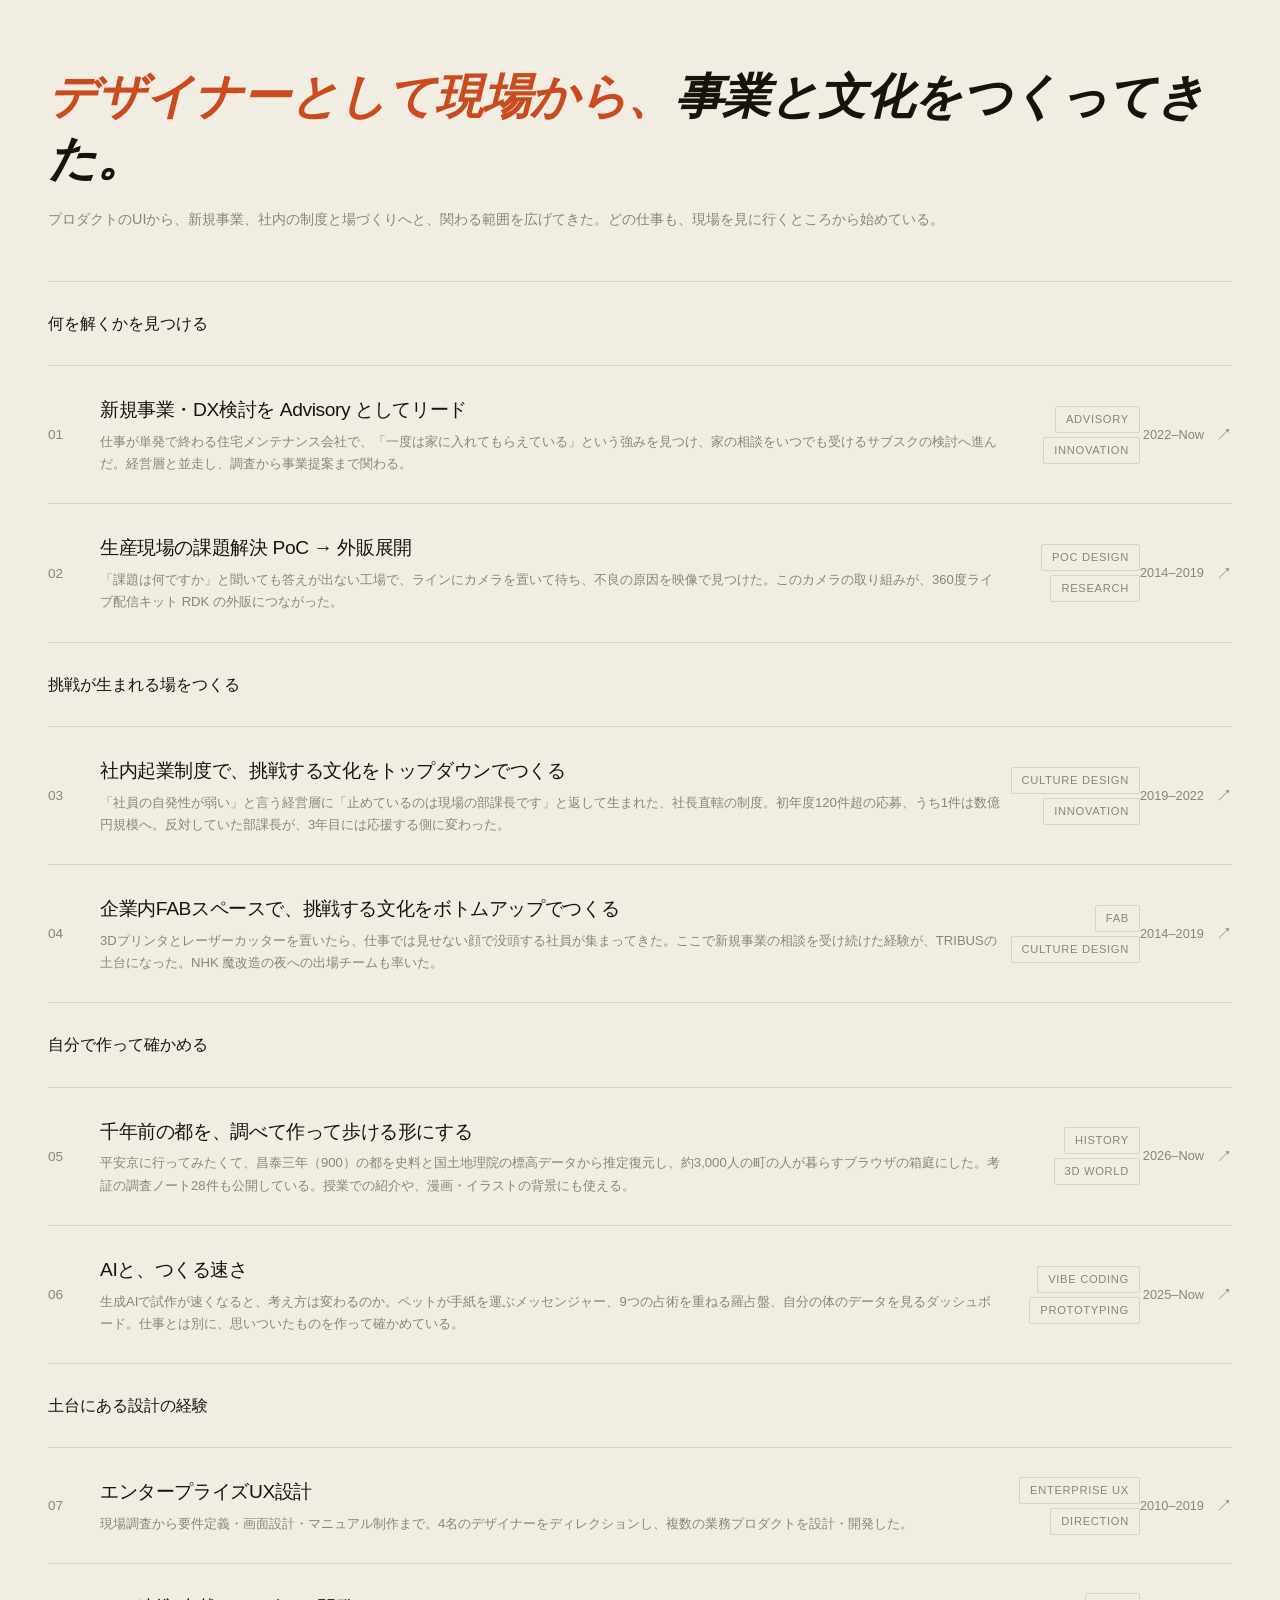
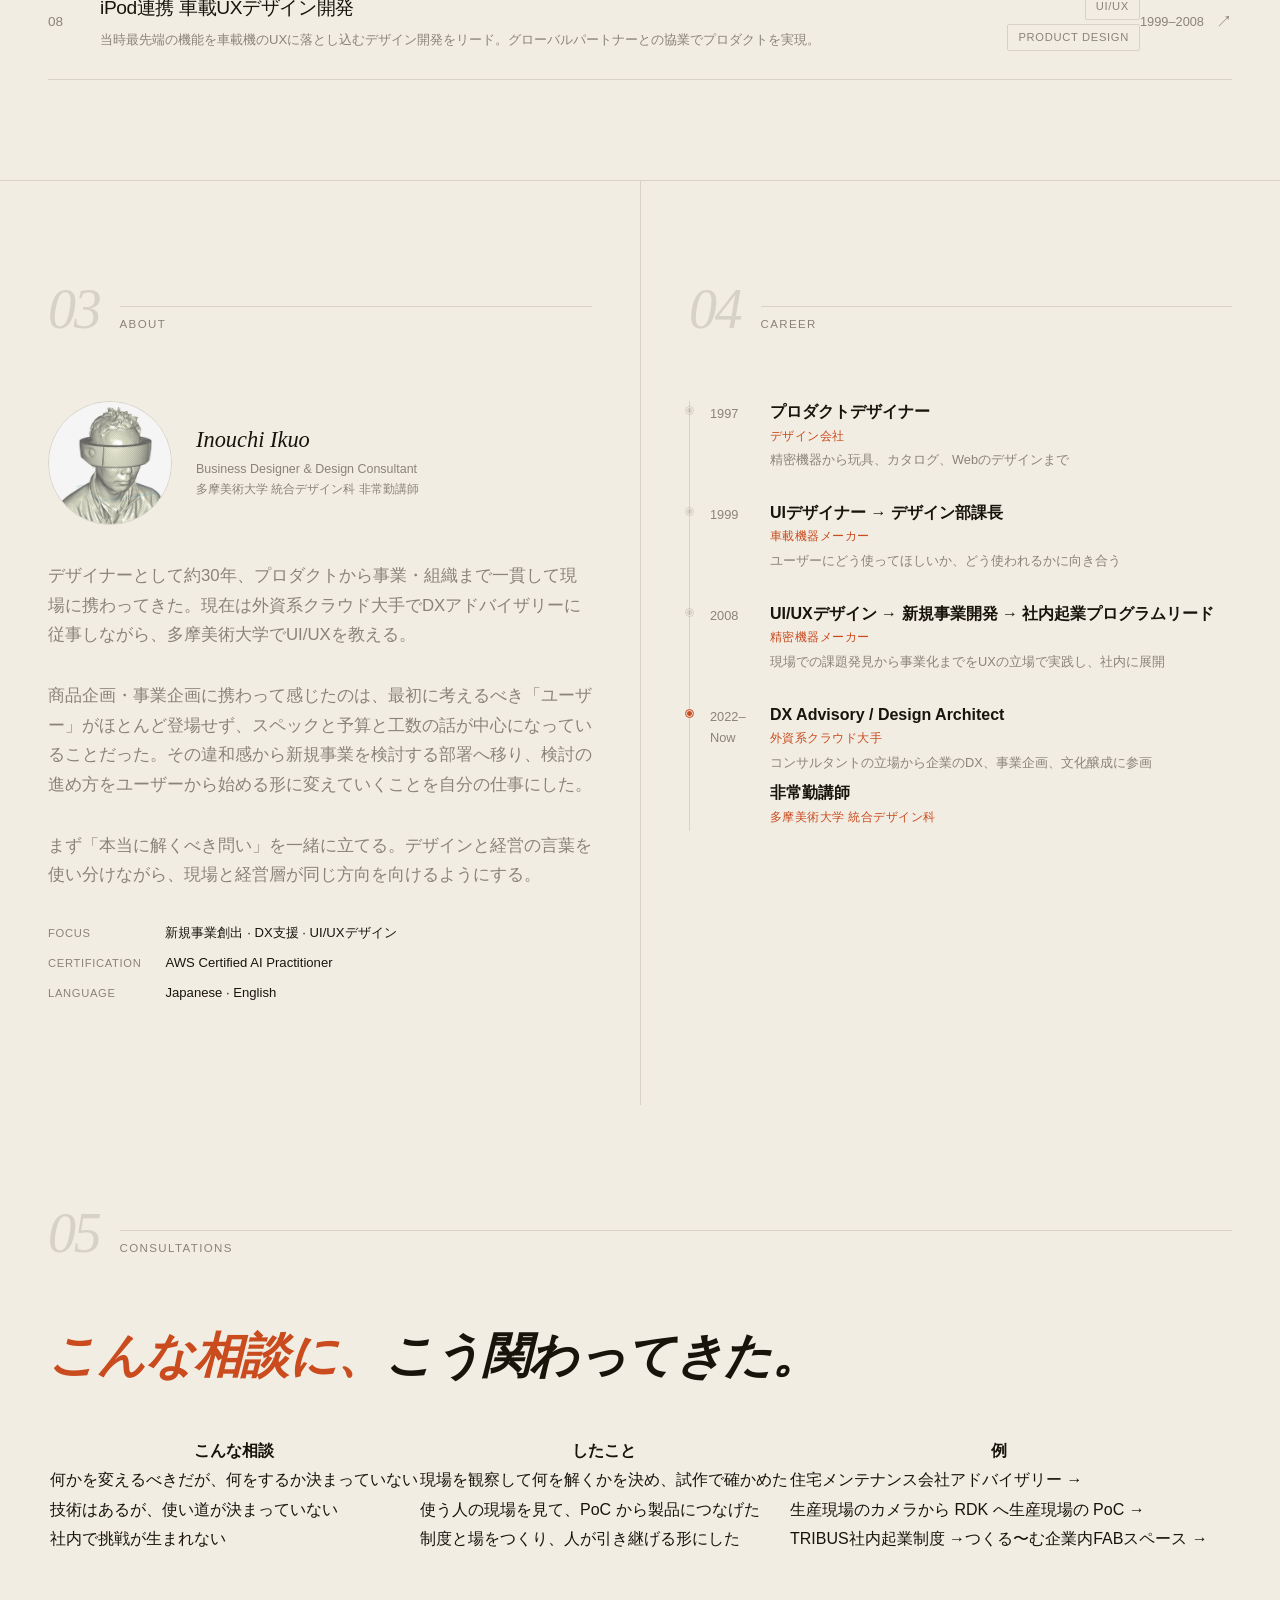
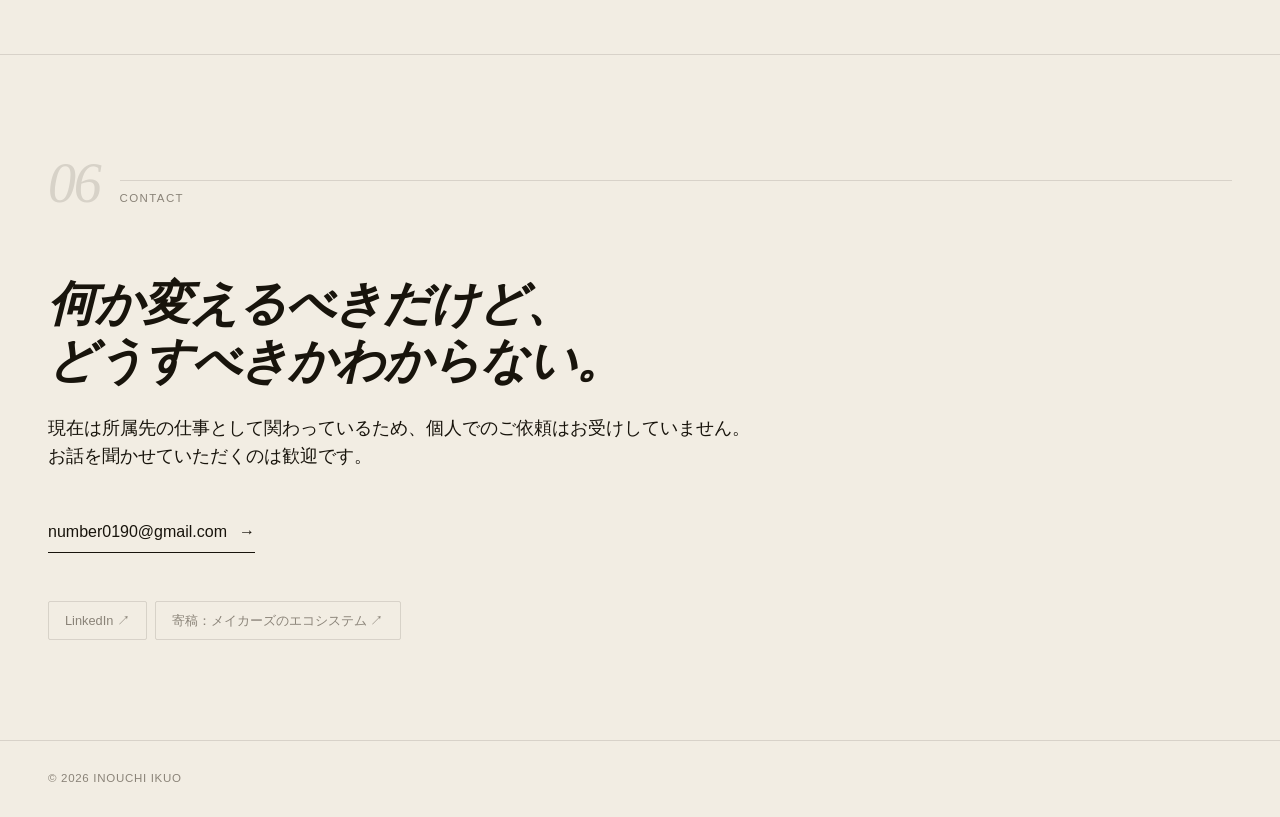
==== commit 5e893215: "Add files via upload" ====
--- a/index.html
+++ b/index.html
@@ -4,9 +4,9 @@
   <meta charset="UTF-8">
   <meta name="viewport" content="width=device-width, initial-scale=1.0">
   <title>Inouchi Ikuo — Business Designer</title>
-  <meta name="description" content="Business Designer & Design Consultant. 何かを変えるべきだが、それが何かわからない。こんな相談から一緒に課題やニーズを見つけて、解決策を見出してきた。">
+  <meta name="description" content="Business Designer & Design Consultant. 何かを変えるべきだが、それが何かわからない。そんな相談から、現場を探索して解くべき問いを見つけ、試作しながら確かめ、次の一歩まで一緒に形にしていきます。">
   <meta property="og:title" content="Inouchi Ikuo — Business Designer">
-  <meta property="og:description" content="何かを変えるべきだが、それが何かわからない。こんな相談から一緒に課題やニーズを見つけて、解決策を見出してきた。">
+  <meta property="og:description" content="何かを変えるべきだが、それが何かわからない。そんな相談から、現場を探索して解くべき問いを見つけ、試作しながら確かめ、次の一歩まで一緒に形にしていきます。">
   <meta property="og:type" content="website">
   <link rel="stylesheet" href="css/tokens.css">
   <link rel="stylesheet" href="css/nav.css">
@@ -23,6 +23,7 @@
     <div class="logo">Inouchi Ikuo</div>
     <div class="nav-right">
       <ul class="nav-links" style="list-style:none;display:flex;gap:28px;">
+        <li><a class="nav-link" href="#approach">Approach</a></li>
         <li><a class="nav-link" href="#work">Work</a></li>
         <li><a class="nav-link" href="#about-skills">About</a></li>
         <li><a class="nav-link" href="#contact">Contact</a></li>
@@ -43,7 +44,7 @@
       </h1>
       <p class="hero-desc">
         何かを変えるべきだが、それが何かわからない。<br>
-        こんな相談から一緒に課題やニーズを見つけて、解決策を見出してきた。
+        そんな相談から、現場を探索して解くべき問いを見つけ、試作しながら確かめ、次の一歩まで一緒に形にしていきます。
       </p>
     </div>
     <div class="hero-memo-col">
@@ -68,23 +69,53 @@
   </section>
 
 
+  <!-- ─── Approach ─── -->
+  <section id="approach" class="section-wrap">
+    <div class="section-header">
+      <span class="section-num">01</span>
+      <span class="section-title">Approach</span>
+    </div>
+    <p class="work-statement"><em>探して、</em>作って確かめて、次の手を考える。</p>
+    <p class="work-statement-desc">3つは行き来しながら進めます。作ってみて新しい疑問が出てくれば、また探しに戻ります。</p>
+    <ol class="approach-list">
+      <li class="reveal">
+        <span class="approach-num">Explore</span>
+        <h3 class="approach-name">探す</h3>
+        <p class="approach-desc">現場で人の動きを観察し、何を解くかを見つける。本人にとって普通のことは課題として語られないので、工場にも車の中にも教室にも、見に行く。</p>
+        <a class="approach-link" href="truth.html">ユーザーは、本当のことを言えない <span>→</span></a>
+      </li>
+      <li class="reveal reveal-delay-1">
+        <span class="approach-num">Experiment</span>
+        <h3 class="approach-name">作って確かめる</h3>
+        <p class="approach-desc">考えたことはプロトタイプにして、触って確かめる。一度形にすると、本格的に作る前に、それが要るか要らないかが見えてくる。</p>
+      </li>
+      <li class="reveal reveal-delay-2">
+        <span class="approach-num">Next Move</span>
+        <h3 class="approach-name">次の手を考える</h3>
+        <p class="approach-desc">確かめて分かったことから、続けるか、変えるか、やめるかを一緒に決める。人や組織が引き継いで動けるように、制度や場をつくることもある。</p>
+      </li>
+    </ol>
+  </section>
+
   <!-- ─── Work ─── -->
   <section id="work" class="section-wrap">
     <div class="section-header">
-      <span class="section-num">01</span>
+      <span class="section-num">02</span>
       <span class="section-title">Selected Work</span>
     </div>
     <p class="work-statement"><em>デザイナーとして現場から、</em>事業と文化をつくってきた。</p>
-    <p class="work-statement-desc">デザイナーとして商品企画・事業企画に携わって感じたのは、デザインでは最初に考えるべき「ユーザー」がほとんど不在で、スペックと予算と工数の話しか登場しないということ。<br>その違和感を出発点に、新規事業を検討する部署へ異動し、「なぜそうなっているのか」を中から探り、ユーザー中心の検討プロセスに変えていくことを自らのミッションとした。<br>答えを渡すのではなく、正しい問いを一緒に立てることから始める。</p>
+    <p class="work-statement-desc">プロダクトのUIから、新規事業、社内の制度と場づくりへと、関わる範囲を広げてきた。どの仕事も、現場を見に行くところから始めている。</p>
 
     <table class="projects-table">
       <tbody>
 
+        <tr class="tr-group"><td colspan="5"><span>何を解くかを見つける</span></td></tr>
+
         <tr data-href="advisory.html" tabindex="0" role="link">
           <td class="td-num">01</td>
           <td class="td-main">
             <span class="td-name">新規事業・DX検討を Advisory としてリード</span>
-            <span class="td-desc">大企業の経営層と並走し、複数部門を横断して経営・事業・技術をつなぐ。事業の「問い」の設定からビジネスモデル検証・プロトタイピングまでを支援。</span>
+            <span class="td-desc">仕事が単発で終わる住宅メンテナンス会社で、「一度は家に入れてもらえている」という強みを見つけ、家の相談をいつでも受けるサブスクの検討へ進んだ。経営層と並走し、調査から事業提案まで関わる。</span>
           </td>
           <td class="td-tags"><div class="td-tags-inner">
             <span>Advisory</span>
@@ -94,11 +125,71 @@
           <td class="td-arrow">↗</td>
         </tr>
 
+        <tr data-href="poc.html" tabindex="0" role="link">
+          <td class="td-num">02</td>
+          <td class="td-main">
+            <span class="td-name">生産現場の課題解決 PoC → 外販展開</span>
+            <span class="td-desc">「課題は何ですか」と聞いても答えが出ない工場で、ラインにカメラを置いて待ち、不良の原因を映像で見つけた。このカメラの取り組みが、360度ライブ配信キット RDK の外販につながった。</span>
+          </td>
+          <td class="td-tags"><div class="td-tags-inner">
+            <span>PoC Design</span>
+            <span>Research</span>
+          </div></td>
+          <td class="td-year">2014–2019</td>
+          <td class="td-arrow">↗</td>
+        </tr>
+
+        <tr class="tr-group"><td colspan="5"><span>挑戦が生まれる場をつくる</span></td></tr>
+
+        <tr data-href="tribus.html" tabindex="0" role="link">
+          <td class="td-num">03</td>
+          <td class="td-main">
+            <span class="td-name">社内起業制度で、挑戦する文化をトップダウンでつくる</span>
+            <span class="td-desc">「社員の自発性が弱い」と言う経営層に「止めているのは現場の部課長です」と返して生まれた、社長直轄の制度。初年度120件超の応募、うち1件は数億円規模へ。反対していた部課長が、3年目には応援する側に変わった。</span>
+          </td>
+          <td class="td-tags"><div class="td-tags-inner">
+            <span>Culture Design</span>
+            <span>Innovation</span>
+          </div></td>
+          <td class="td-year">2019–2022</td>
+          <td class="td-arrow">↗</td>
+        </tr>
+
+        <tr data-href="tsukuroom.html" tabindex="0" role="link">
+          <td class="td-num">04</td>
+          <td class="td-main">
+            <span class="td-name">企業内FABスペースで、挑戦する文化をボトムアップでつくる</span>
+            <span class="td-desc">3Dプリンタとレーザーカッターを置いたら、仕事では見せない顔で没頭する社員が集まってきた。ここで新規事業の相談を受け続けた経験が、TRIBUSの土台になった。NHK 魔改造の夜への出場チームも率いた。</span>
+          </td>
+          <td class="td-tags"><div class="td-tags-inner">
+            <span>FAB</span>
+            <span>Culture Design</span>
+          </div></td>
+          <td class="td-year">2014–2019</td>
+          <td class="td-arrow">↗</td>
+        </tr>
+
+        <tr class="tr-group"><td colspan="5"><span>自分で作って確かめる</span></td></tr>
+
+        <tr data-href="heiankyo.html" tabindex="0" role="link">
+          <td class="td-num">05</td>
+          <td class="td-main">
+            <span class="td-name">千年前の都を、調べて作って歩ける形にする</span>
+            <span class="td-desc">平安京に行ってみたくて、昌泰三年（900）の都を史料と国土地理院の標高データから推定復元し、約3,000人の町の人が暮らすブラウザの箱庭にした。考証の調査ノート28件も公開している。授業での紹介や、漫画・イラストの背景にも使える。</span>
+          </td>
+          <td class="td-tags"><div class="td-tags-inner">
+            <span>History</span>
+            <span>3D World</span>
+          </div></td>
+          <td class="td-year">2026–Now</td>
+          <td class="td-arrow">↗</td>
+        </tr>
+
         <tr data-href="making.html" tabindex="0" role="link">
-          <td class="td-num">02</td>
+          <td class="td-num">06</td>
           <td class="td-main">
             <span class="td-name">AIと、つくる速さ</span>
-            <span class="td-desc">生成AIで試作が速くなると、考え方は変わるのか。平安京の3D再現、ペットが手紙を運ぶメッセンジャー、9つの占術を重ねる羅占盤——仕事とは別に、思いついたものを作って確かめている。</span>
+            <span class="td-desc">生成AIで試作が速くなると、考え方は変わるのか。ペットが手紙を運ぶメッセンジャー、9つの占術を重ねる羅占盤、自分の体のデータを見るダッシュボード。仕事とは別に、思いついたものを作って確かめている。</span>
           </td>
           <td class="td-tags"><div class="td-tags-inner">
             <span>Vibe Coding</span>
@@ -108,8 +199,24 @@
           <td class="td-arrow">↗</td>
         </tr>
 
+        <tr class="tr-group"><td colspan="5"><span>土台にある設計の経験</span></td></tr>
+
+        <tr data-href="enterprise.html" tabindex="0" role="link">
+          <td class="td-num">07</td>
+          <td class="td-main">
+            <span class="td-name">エンタープライズUX設計</span>
+            <span class="td-desc">現場調査から要件定義・画面設計・マニュアル制作まで。4名のデザイナーをディレクションし、複数の業務プロダクトを設計・開発した。</span>
+          </td>
+          <td class="td-tags"><div class="td-tags-inner">
+            <span>Enterprise UX</span>
+            <span>Direction</span>
+          </div></td>
+          <td class="td-year">2010–2019</td>
+          <td class="td-arrow">↗</td>
+        </tr>
+
         <tr data-href="alpine.html" tabindex="0" role="link">
-          <td class="td-num">03</td>
+          <td class="td-num">08</td>
           <td class="td-main">
             <span class="td-name">iPod連携 車載UXデザイン開発</span>
             <span class="td-desc">当時最先端の機能を車載機のUXに落とし込むデザイン開発をリード。グローバルパートナーとの協業でプロダクトを実現。</span>
@@ -122,76 +229,6 @@
           <td class="td-arrow">↗</td>
         </tr>
 
-        <tr data-href="enterprise.html" tabindex="0" role="link">
-          <td class="td-num">04</td>
-          <td class="td-main">
-            <span class="td-name">エンタープライズUX設計</span>
-            <span class="td-desc">現場調査から要件定義・画面設計・マニュアル制作まで。4名のデザイナーをディレクションし、複数の業務プロダクトを設計・開発した。</span>
-          </td>
-          <td class="td-tags"><div class="td-tags-inner">
-            <span>Enterprise UX</span>
-            <span>Direction</span>
-          </div></td>
-          <td class="td-year">2010–2019</td>
-          <td class="td-arrow">↗</td>
-        </tr>
-
-        <tr data-href="poc.html" tabindex="0" role="link">
-          <td class="td-num">05</td>
-          <td class="td-main">
-            <span class="td-name">生産現場の課題解決 PoC → 外販展開</span>
-            <span class="td-desc">製造現場へのエスノグラフィー調査から課題を特定。社内PoCで検証後、外販ビジネスへと拡大するモデルを構築。</span>
-          </td>
-          <td class="td-tags"><div class="td-tags-inner">
-            <span>PoC Design</span>
-            <span>Research</span>
-          </div></td>
-          <td class="td-year">2014–2019</td>
-          <td class="td-arrow">↗</td>
-        </tr>
-
-        <tr data-href="tribus.html" tabindex="0" role="link">
-          <td class="td-num">06</td>
-          <td class="td-main">
-            <span class="td-name">社内起業制度で、挑戦する文化をトップダウンでつくる</span>
-            <span class="td-desc">「社員の自発性が弱い」と言う経営層に「止めているのは現場の部課長です」と返して生まれた、社長直轄の制度。初年度120件超の応募、うち1件は数億円規模へ。反対していた部課長が、3年目には応援する側に変わった。</span>
-          </td>
-          <td class="td-tags"><div class="td-tags-inner">
-            <span>Culture Design</span>
-            <span>Innovation</span>
-          </div></td>
-          <td class="td-year">2019–2022</td>
-          <td class="td-arrow">↗</td>
-        </tr>
-
-        <tr data-href="tsukuroom.html" tabindex="0" role="link">
-          <td class="td-num">07</td>
-          <td class="td-main">
-            <span class="td-name">企業内FABスペースで、挑戦する文化をボトムアップでつくる</span>
-            <span class="td-desc">3Dプリンタとレーザーカッターを置いたら、仕事では見せない顔で没頭する社員が集まってきた。ここで新規事業の相談を受け続けた経験が、TRIBUSの土台になった。NHK 魔改造の夜への出場チームも率いた。</span>
-          </td>
-          <td class="td-tags"><div class="td-tags-inner">
-            <span>FAB</span>
-            <span>Culture Design</span>
-          </div></td>
-          <td class="td-year">2014–2019</td>
-          <td class="td-arrow">↗</td>
-        </tr>
-
-        <tr data-href="truth.html" tabindex="0" role="link">
-          <td class="td-num">08</td>
-          <td class="td-main">
-            <span class="td-name">ユーザーは、本当のことを言えない</span>
-            <span class="td-desc">本人にとっては普通のことなので、それが課題だとは思っていない。工場・車の中・会社・教室で繰り返し出会った、観察が「聞く」を超える瞬間。</span>
-          </td>
-          <td class="td-tags"><div class="td-tags-inner">
-            <span>Research</span>
-            <span>Method</span>
-          </div></td>
-          <td class="td-year">1999–Now</td>
-          <td class="td-arrow">↗</td>
-        </tr>
-
       </tbody>
     </table>
   </section>
@@ -201,7 +238,7 @@
 
     <div class="col">
       <div class="section-header">
-        <span class="section-num">02</span>
+        <span class="section-num">03</span>
         <span class="section-title">About</span>
       </div>
       <div style="display:flex; align-items:center; gap:24px; margin-bottom:36px;">
@@ -220,7 +257,10 @@
         デザイナーとして約30年、プロダクトから事業・組織まで一貫して現場に携わってきた。現在は外資系クラウド大手でDXアドバイザリーに従事しながら、多摩美術大学でUI/UXを教える。
       </p>
       <p class="about-text reveal reveal-delay-1">
-        「答え」を持ち込むよりも、「本当に解くべき問い」を一緒に立てることに価値がある。デザインと経営の言語を使い分けながら、現場と経営層を同じ方向に動かす。
+        商品企画・事業企画に携わって感じたのは、最初に考えるべき「ユーザー」がほとんど登場せず、スペックと予算と工数の話が中心になっていることだった。その違和感から新規事業を検討する部署へ移り、検討の進め方をユーザーから始める形に変えていくことを自分の仕事にした。
+      </p>
+      <p class="about-text reveal reveal-delay-1">
+        まず「本当に解くべき問い」を一緒に立てる。デザインと経営の言葉を使い分けながら、現場と経営層が同じ方向を向けるようにする。
       </p>
       <dl class="detail-list reveal reveal-delay-2">
         <dt>Focus</dt>
@@ -234,7 +274,7 @@
 
     <div class="col">
       <div class="section-header">
-        <span class="section-num">03</span>
+        <span class="section-num">04</span>
         <span class="section-title">Career</span>
       </div>
       <div class="timeline reveal">
@@ -277,17 +317,48 @@
 
   </div>
 
+  <!-- ─── Consultations（こんな相談に、こう関わってきた） ─── -->
+  <section id="consult" class="section-wrap">
+    <div class="section-header">
+      <span class="section-num">05</span>
+      <span class="section-title">Consultations</span>
+    </div>
+    <p class="work-statement"><em>こんな相談に、</em>こう関わってきた。</p>
+    <table class="consult-table">
+      <thead>
+        <tr><th>こんな相談</th><th>したこと</th><th>例</th></tr>
+      </thead>
+      <tbody>
+        <tr>
+          <td class="c-ask">何かを変えるべきだが、何をするか決まっていない</td>
+          <td>現場を観察して何を解くかを決め、試作で確かめた</td>
+          <td class="c-ex"><a href="advisory.html">住宅メンテナンス会社<span>アドバイザリー →</span></a></td>
+        </tr>
+        <tr>
+          <td class="c-ask">技術はあるが、使い道が決まっていない</td>
+          <td>使う人の現場を見て、PoC から製品につなげた</td>
+          <td class="c-ex"><a href="poc.html">生産現場のカメラから RDK へ<span>生産現場の PoC →</span></a></td>
+        </tr>
+        <tr>
+          <td class="c-ask">社内で挑戦が生まれない</td>
+          <td>制度と場をつくり、人が引き継げる形にした</td>
+          <td class="c-ex"><a href="tribus.html">TRIBUS<span>社内起業制度 →</span></a><a href="tsukuroom.html">つくる〜む<span>企業内FABスペース →</span></a></td>
+        </tr>
+      </tbody>
+    </table>
+  </section>
+
   <!-- ─── Contact ─── -->
   <section id="contact">
     <div class="contact-inner reveal">
       <div class="section-header">
-        <span class="section-num">04</span>
+        <span class="section-num">06</span>
         <span class="section-title">Contact</span>
       </div>
       <h2 class="contact-heading">
         <em>何か変えるべきだけど、</em><br>どうすべきかわからない。
       </h2>
-      <p class="contact-sub">そんな曖昧な話を待っています。</p>
+      <p class="contact-sub">現在は所属先の仕事として関わっているため、個人でのご依頼はお受けしていません。<br>お話を聞かせていただくのは歓迎です。</p>
       <a class="contact-email" href="mailto:number0190@gmail.com">
         number0190@gmail.com
         <span>→</span>
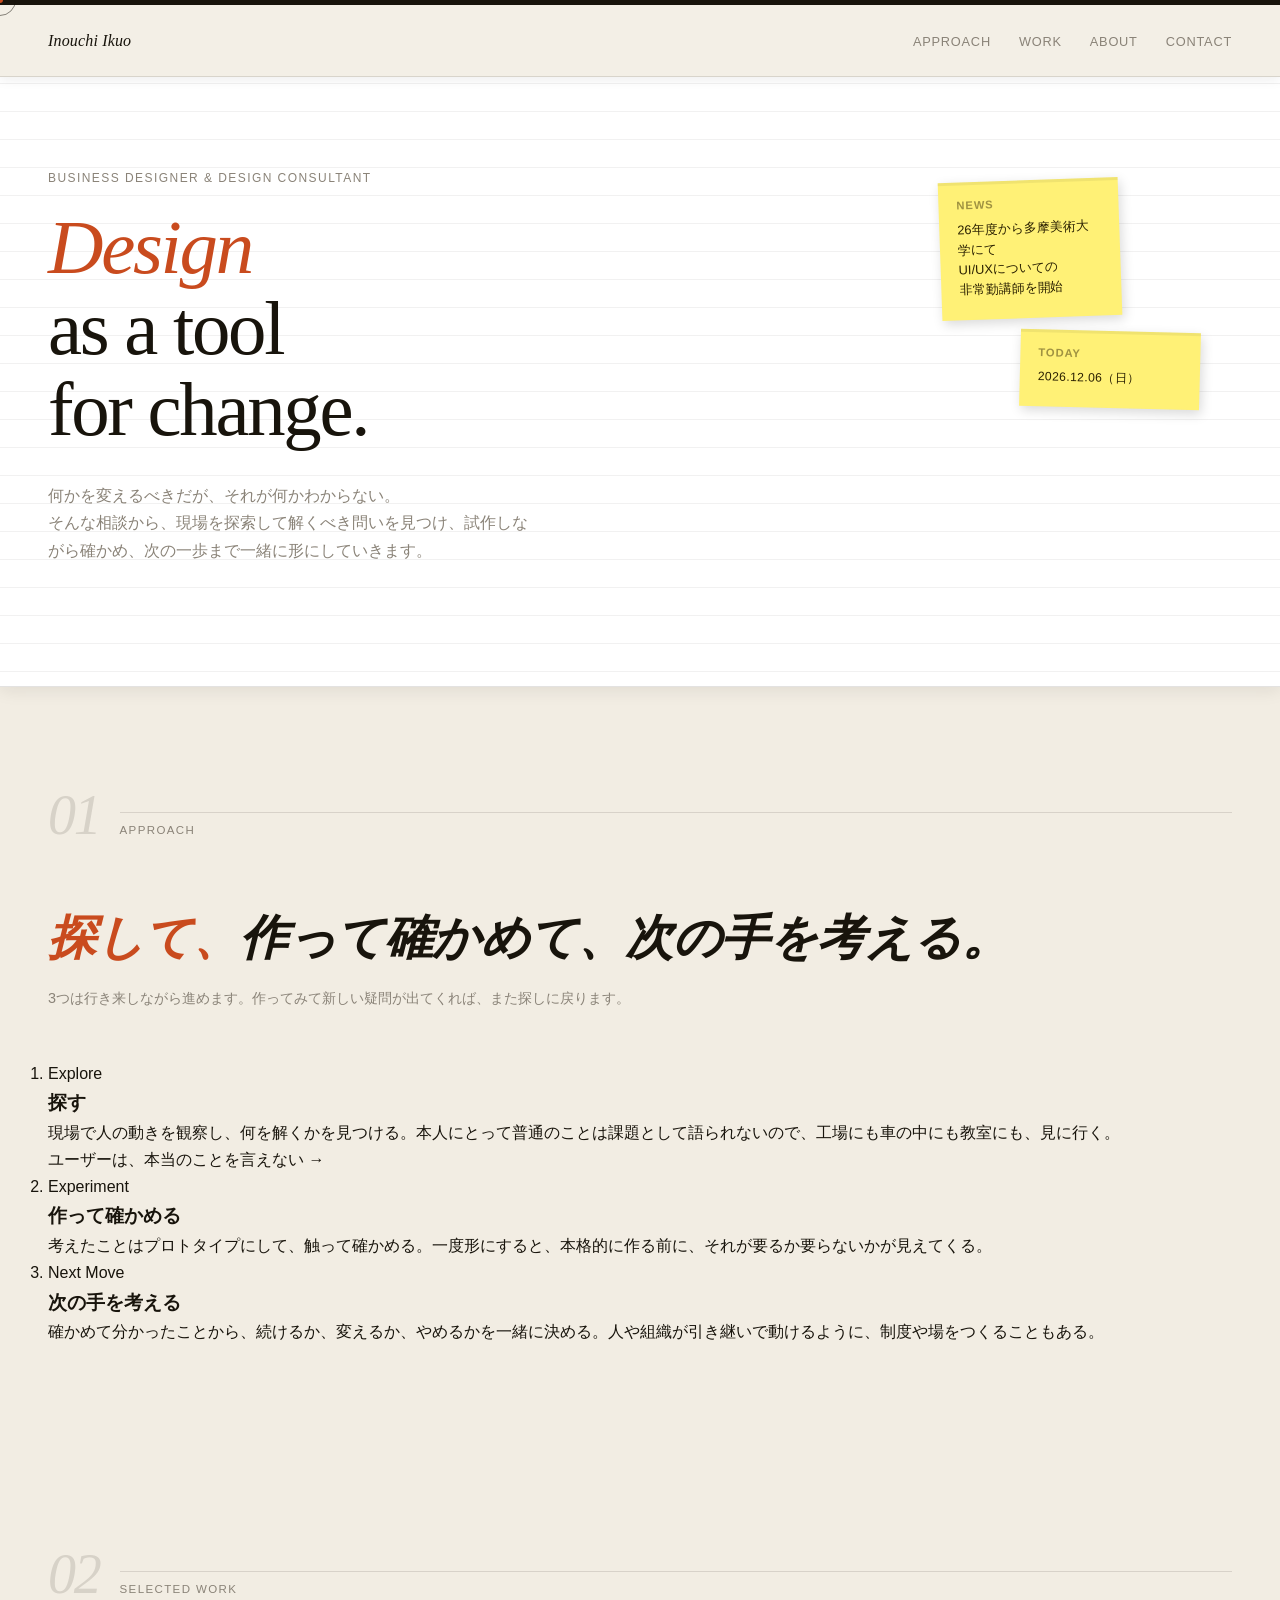
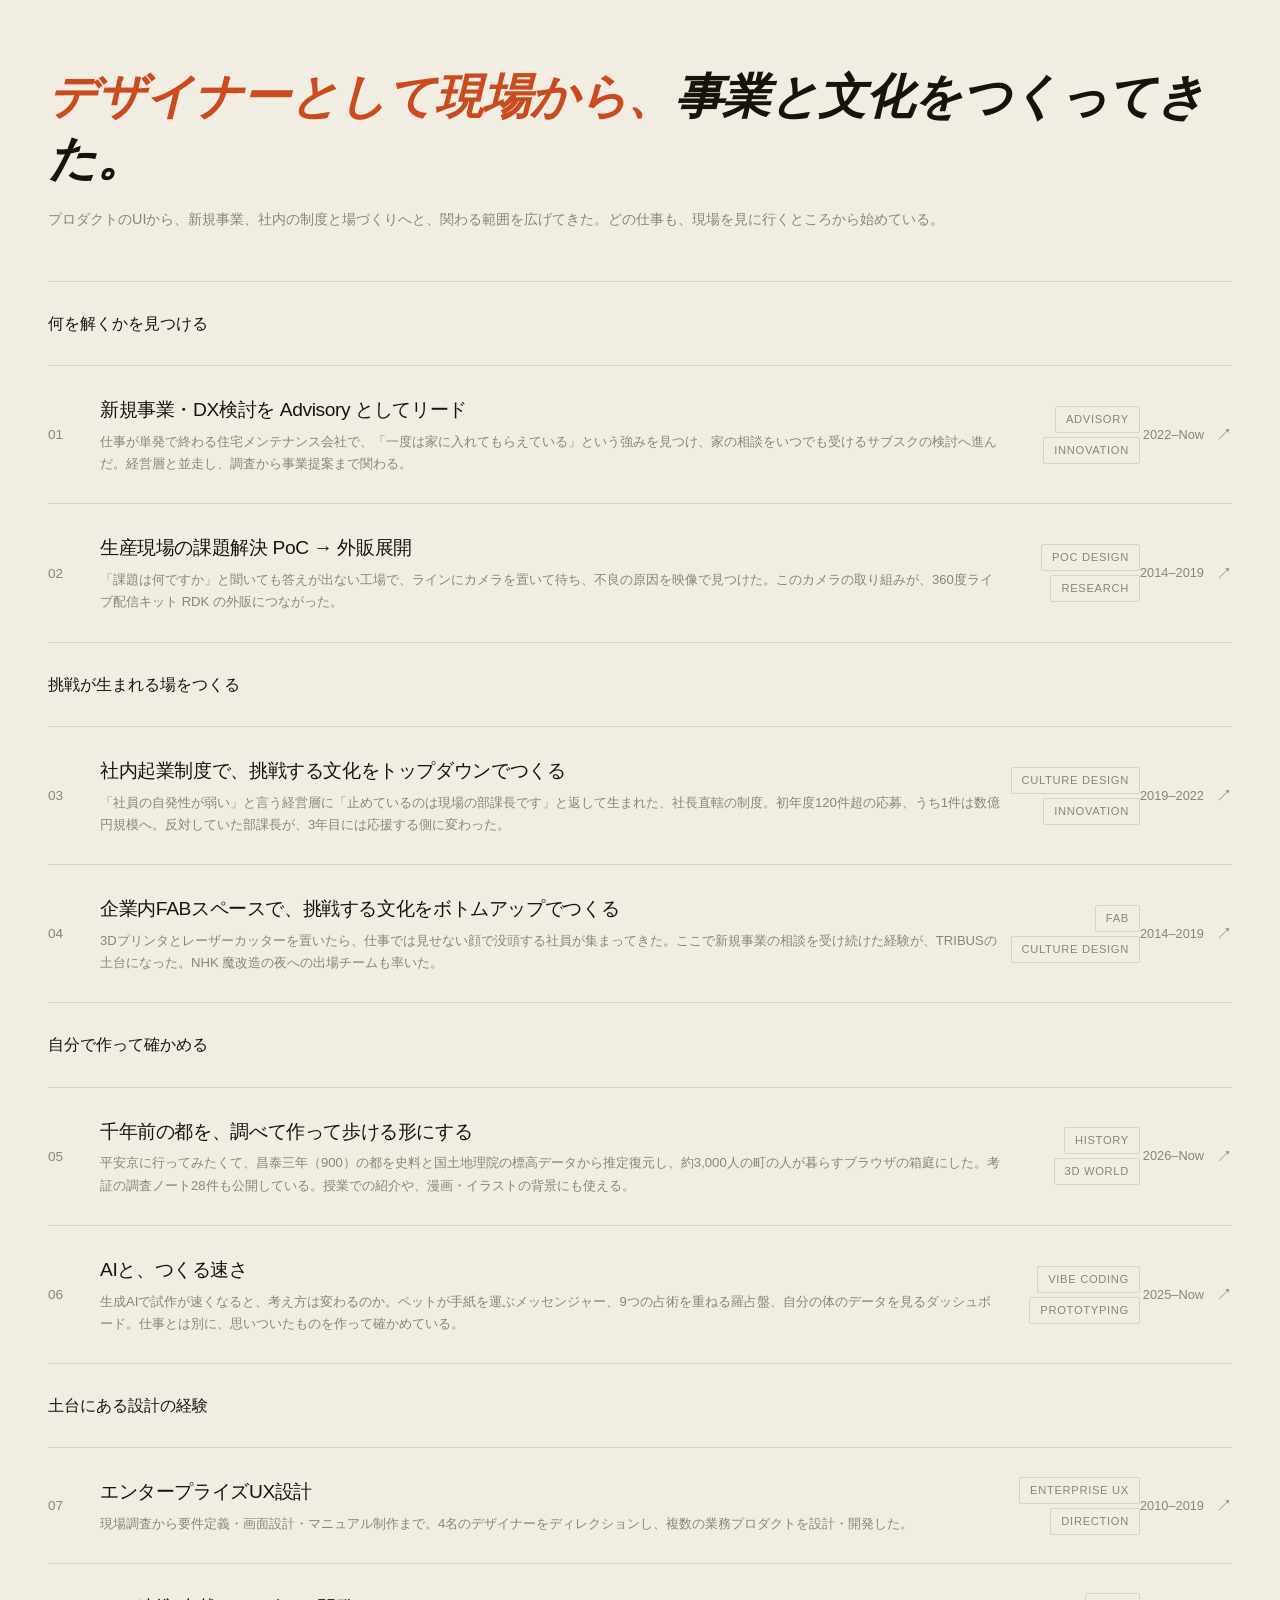
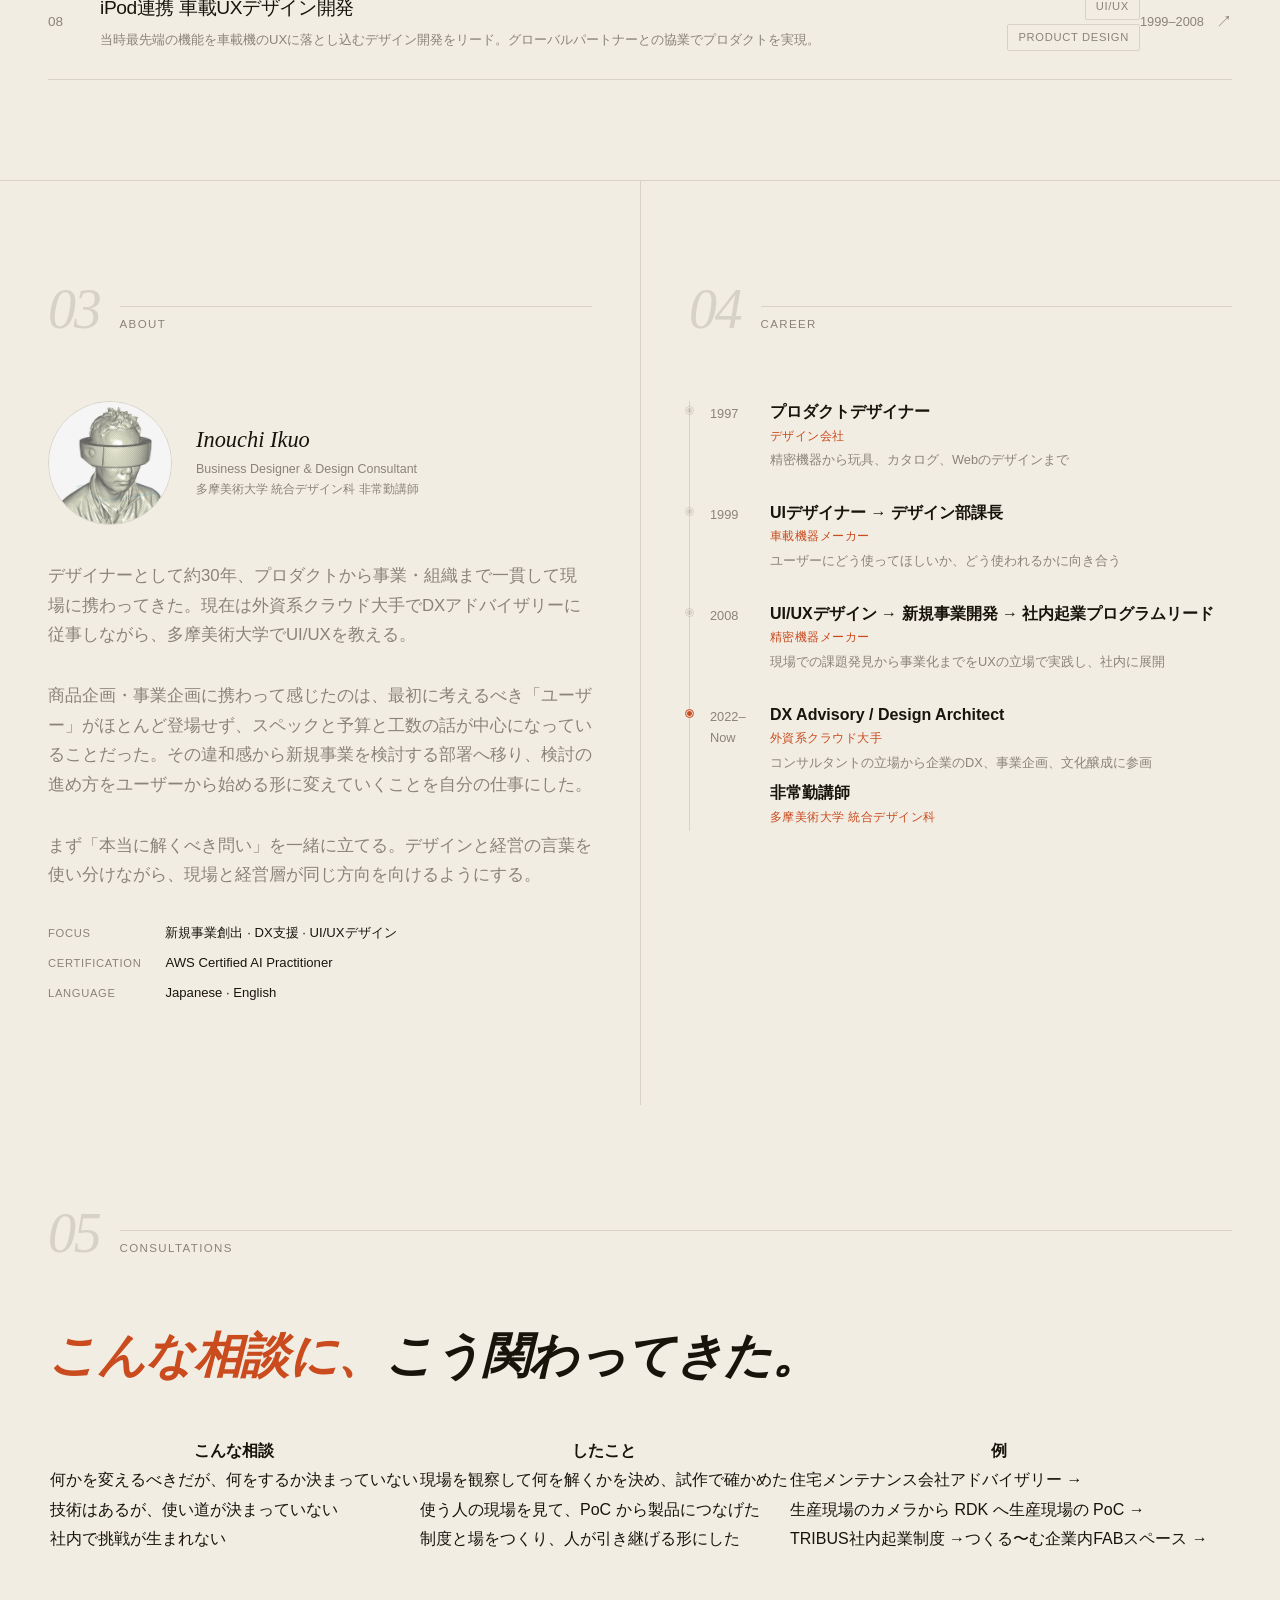
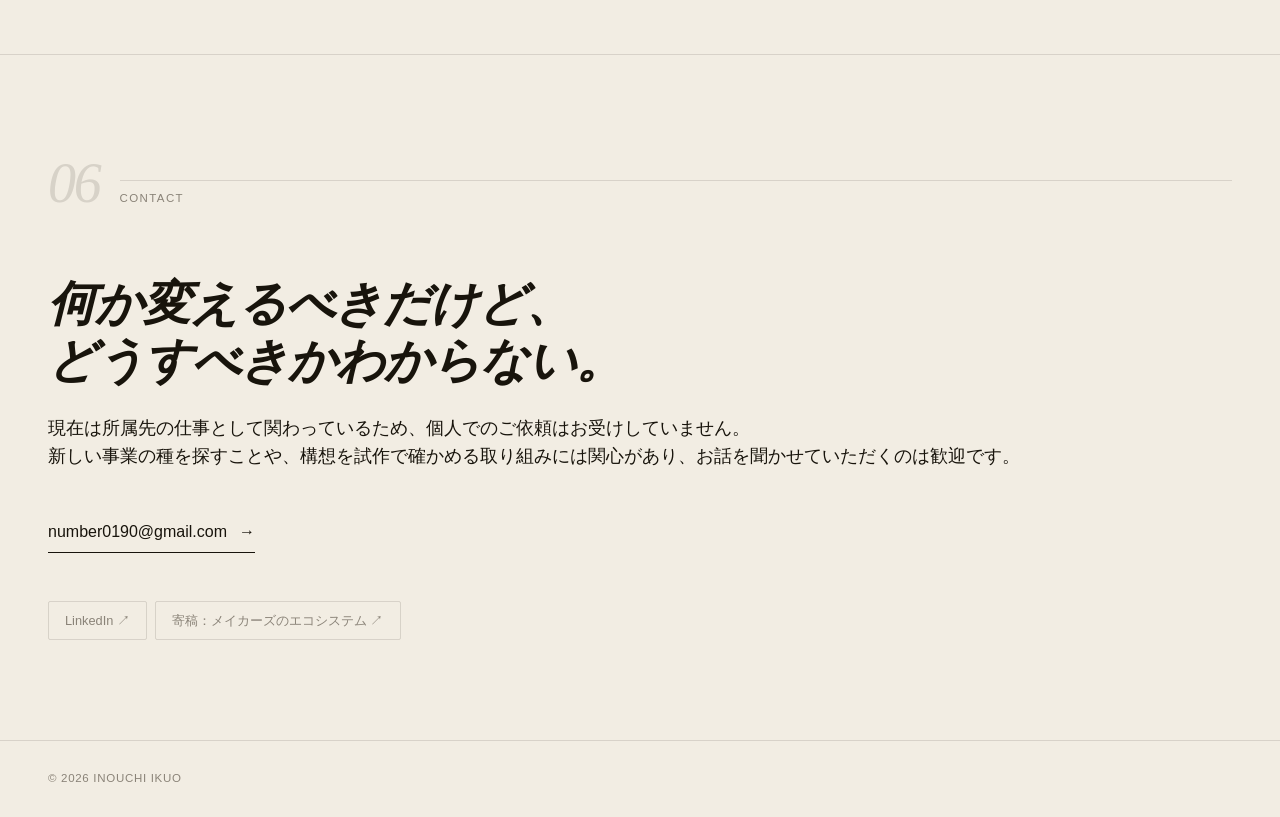
==== commit ea52ce27: "Add files via upload" ====
--- a/index.html
+++ b/index.html
@@ -358,7 +358,7 @@
       <h2 class="contact-heading">
         <em>何か変えるべきだけど、</em><br>どうすべきかわからない。
       </h2>
-      <p class="contact-sub">現在は所属先の仕事として関わっているため、個人でのご依頼はお受けしていません。<br>お話を聞かせていただくのは歓迎です。</p>
+      <p class="contact-sub">現在は所属先の仕事として関わっているため、個人でのご依頼はお受けしていません。<br>新しい事業の種を探すことや、構想を試作で確かめる取り組みには関心があり、お話を聞かせていただくのは歓迎です。</p>
       <a class="contact-email" href="mailto:number0190@gmail.com">
         number0190@gmail.com
         <span>→</span>
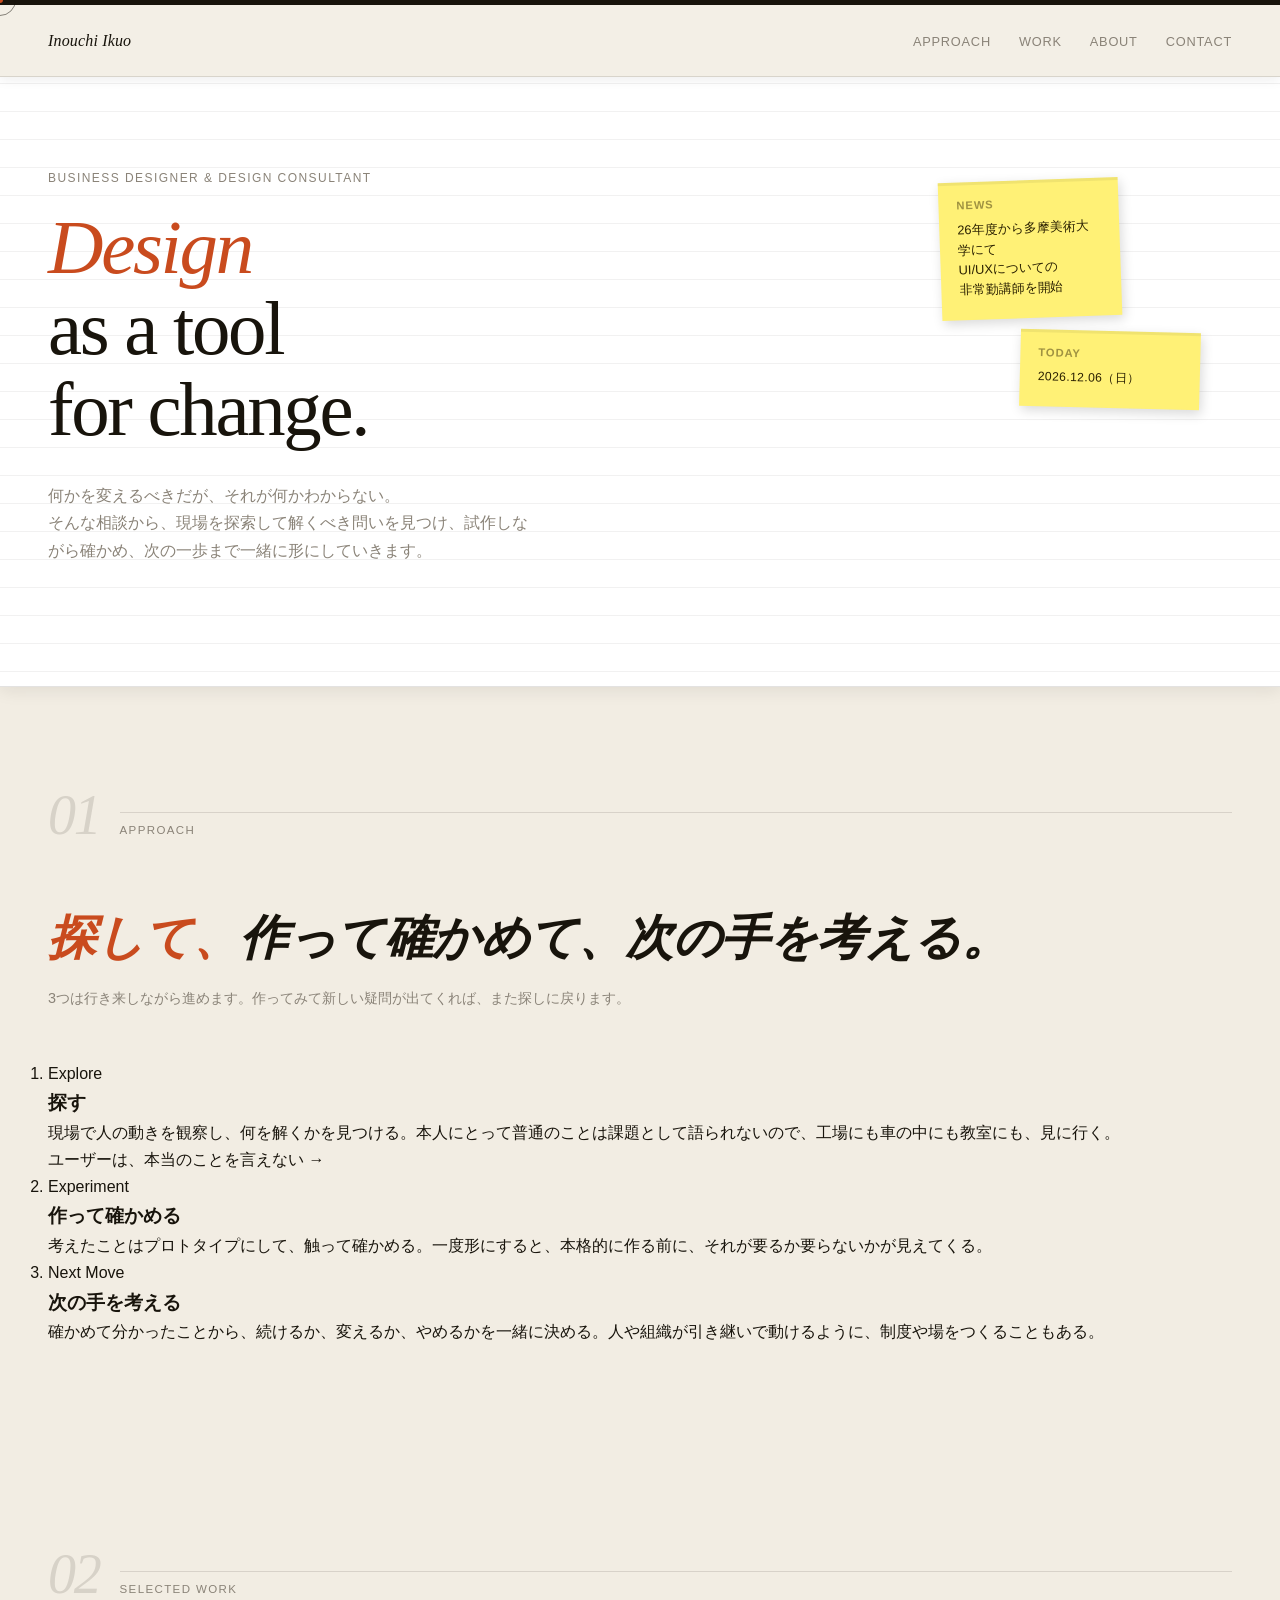
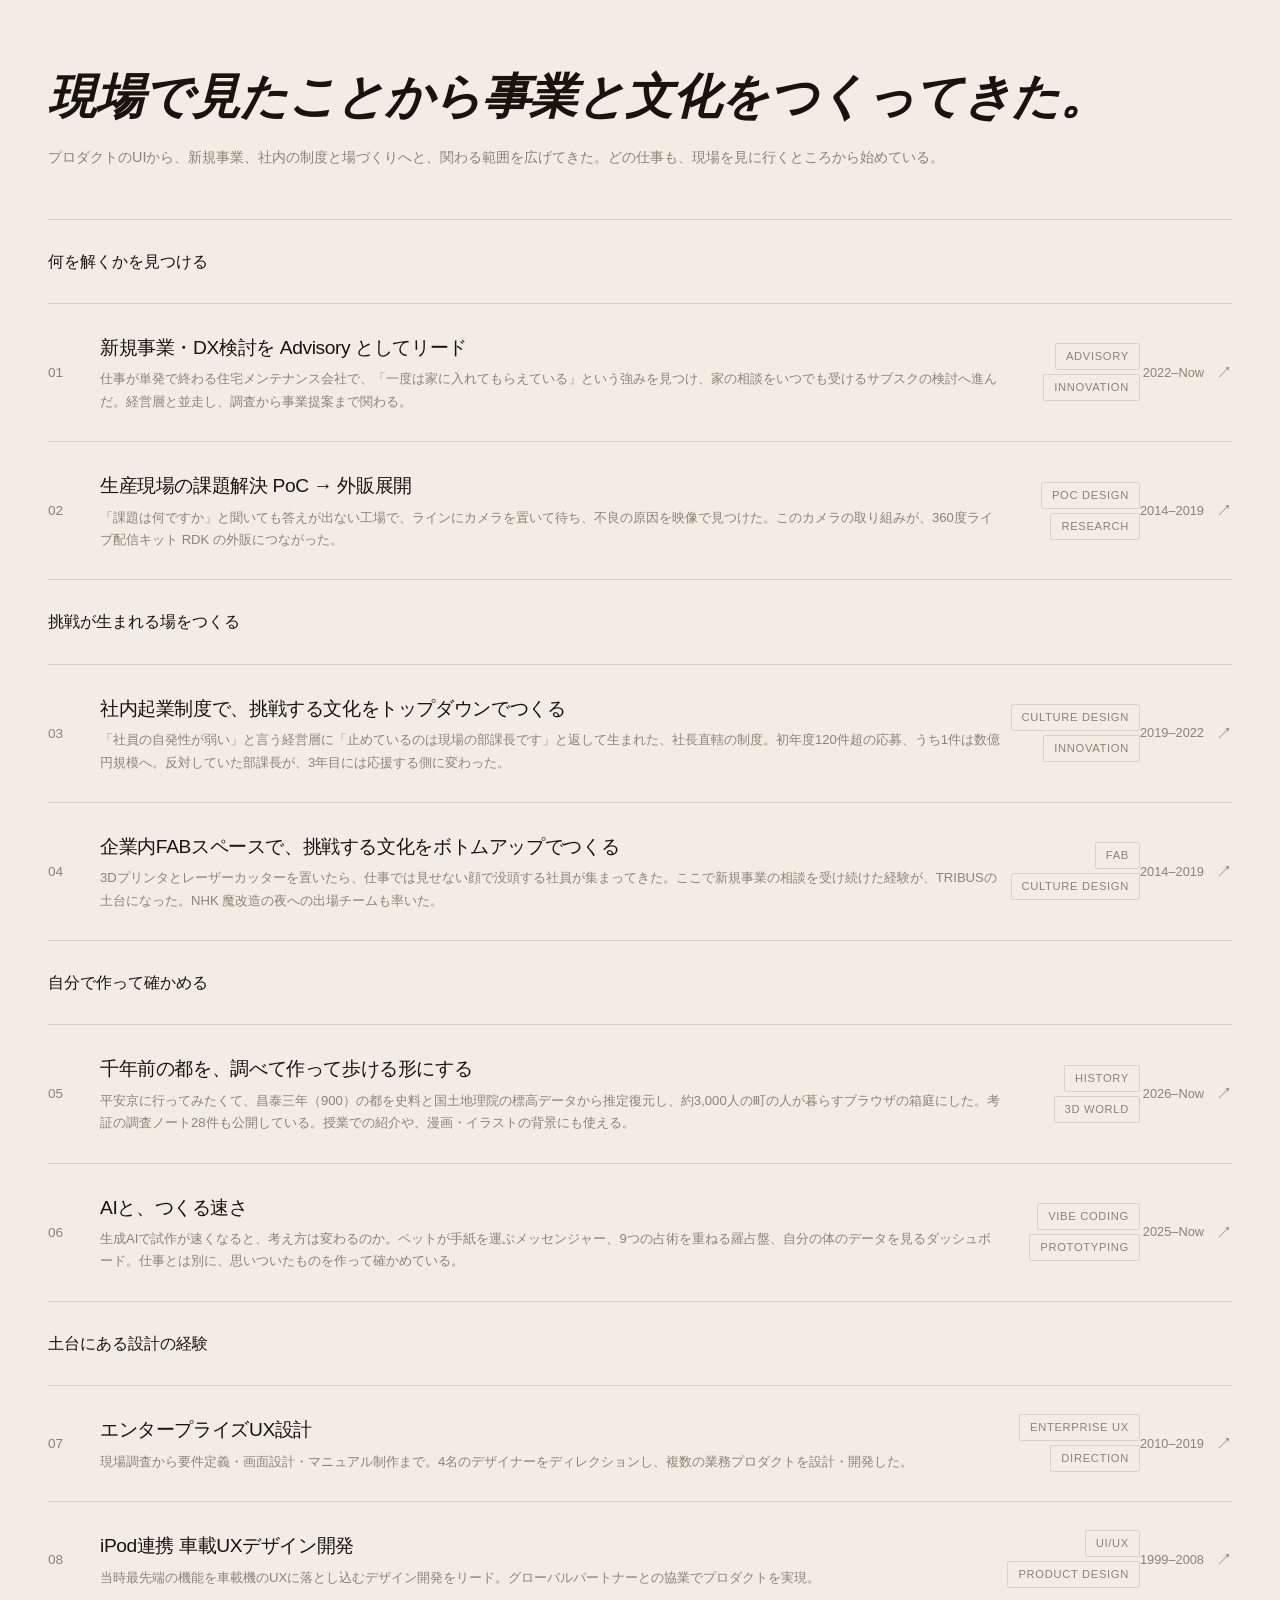
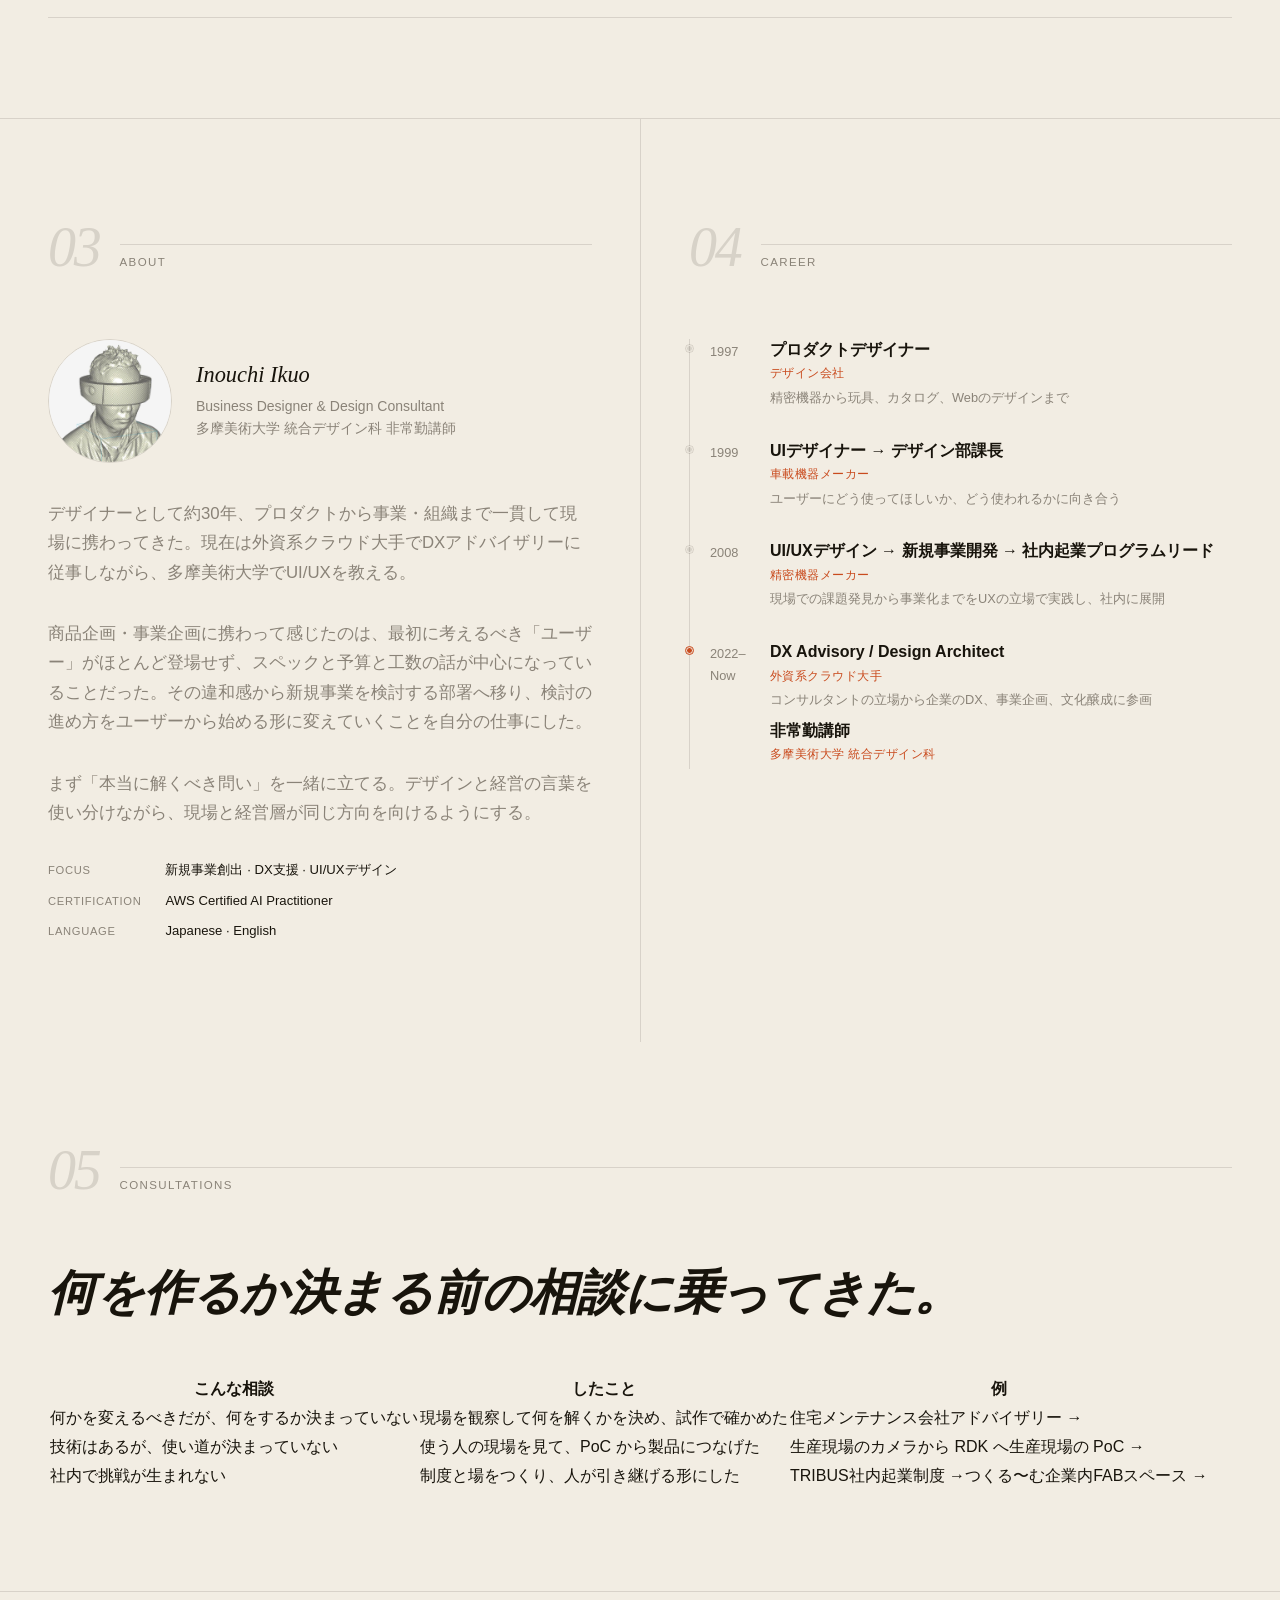
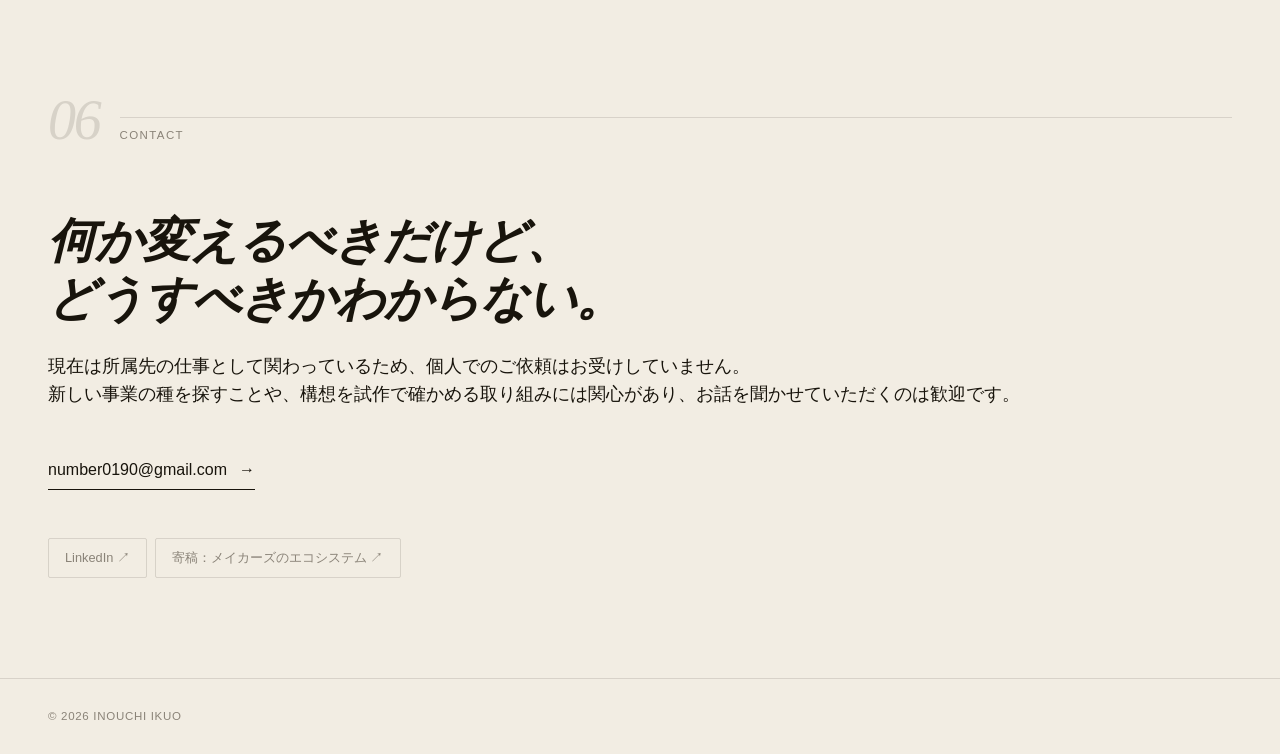
==== commit c0a21db8: "Add files via upload" ====
--- a/index.html
+++ b/index.html
@@ -103,7 +103,7 @@
       <span class="section-num">02</span>
       <span class="section-title">Selected Work</span>
     </div>
-    <p class="work-statement"><em>デザイナーとして現場から、</em>事業と文化をつくってきた。</p>
+    <p class="work-statement">現場で見たことから事業と文化をつくってきた。</p>
     <p class="work-statement-desc">プロダクトのUIから、新規事業、社内の制度と場づくりへと、関わる範囲を広げてきた。どの仕事も、現場を見に行くところから始めている。</p>
 
     <table class="projects-table">
@@ -246,7 +246,7 @@
           style="width:124px; height:124px; border-radius:50%; object-fit:cover; object-position:center top; border:1px solid rgba(24,20,12,.12); flex-shrink:0;">
         <div>
           <div style="font-family:Georgia,serif; font-style:italic; font-size:1.4rem; line-height:1.2; margin-bottom:6px;">Inouchi Ikuo</div>
-          <div style="font-size:.78rem; color:#8A8378; line-height:1.6;">
+          <div style="font-size:.875rem; color:var(--muted); line-height:1.6;">
             Business Designer &amp; Design Consultant<br>
             多摩美術大学 統合デザイン科 非常勤講師
           </div>
@@ -323,7 +323,7 @@
       <span class="section-num">05</span>
       <span class="section-title">Consultations</span>
     </div>
-    <p class="work-statement"><em>こんな相談に、</em>こう関わってきた。</p>
+    <p class="work-statement">何を作るか決まる前の相談に乗ってきた。</p>
     <table class="consult-table">
       <thead>
         <tr><th>こんな相談</th><th>したこと</th><th>例</th></tr>
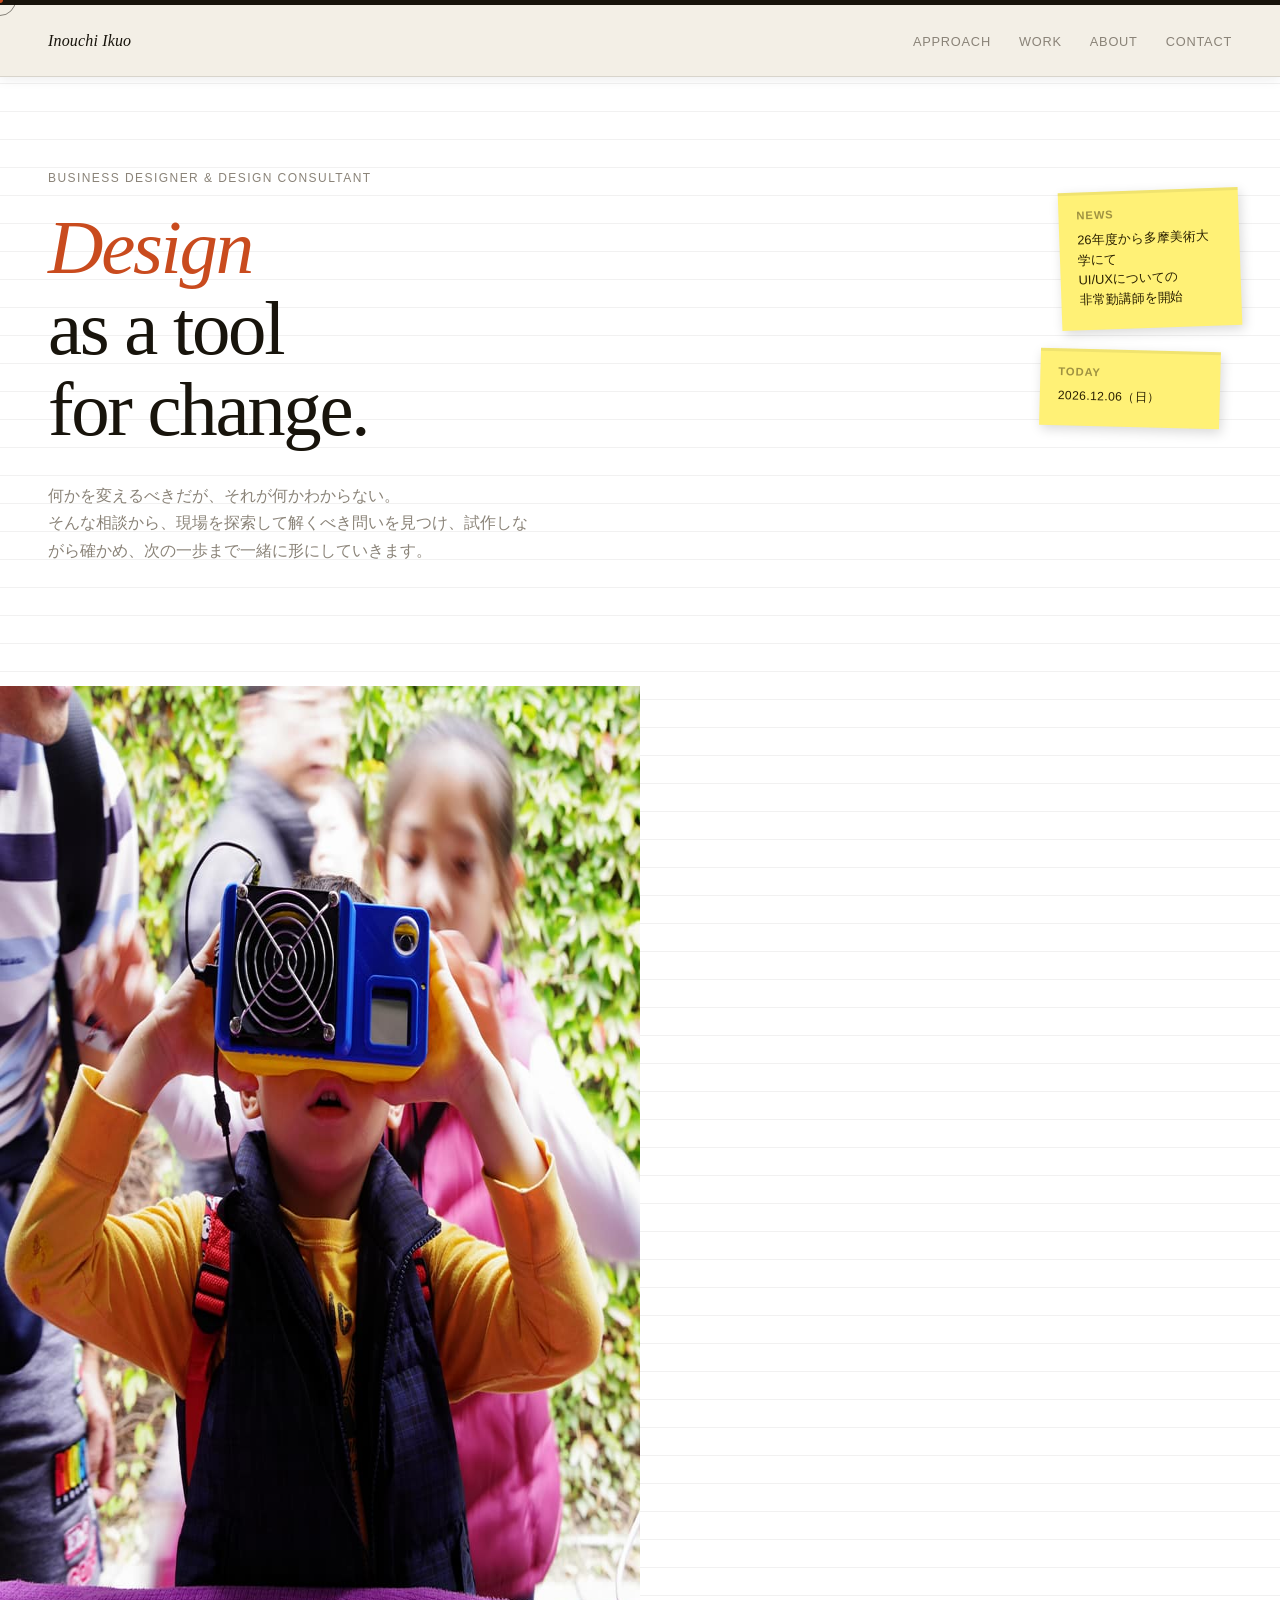
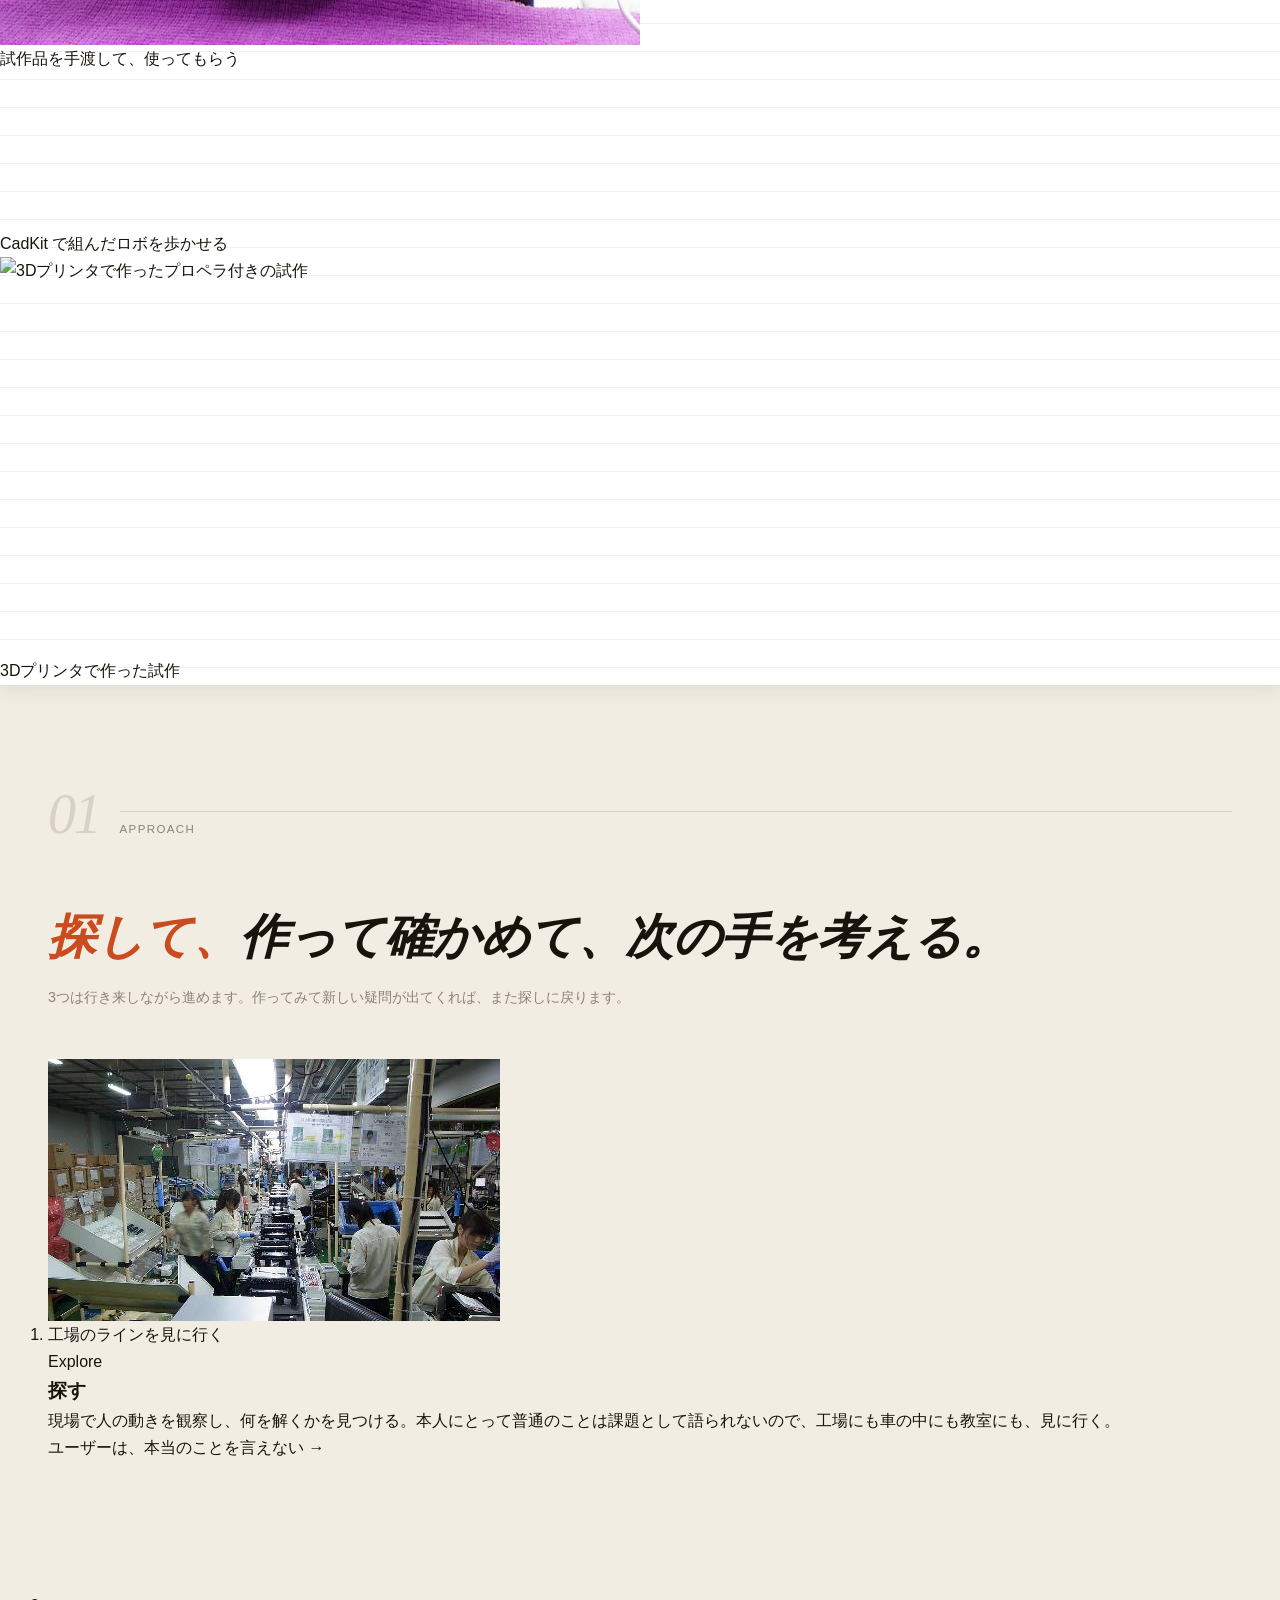
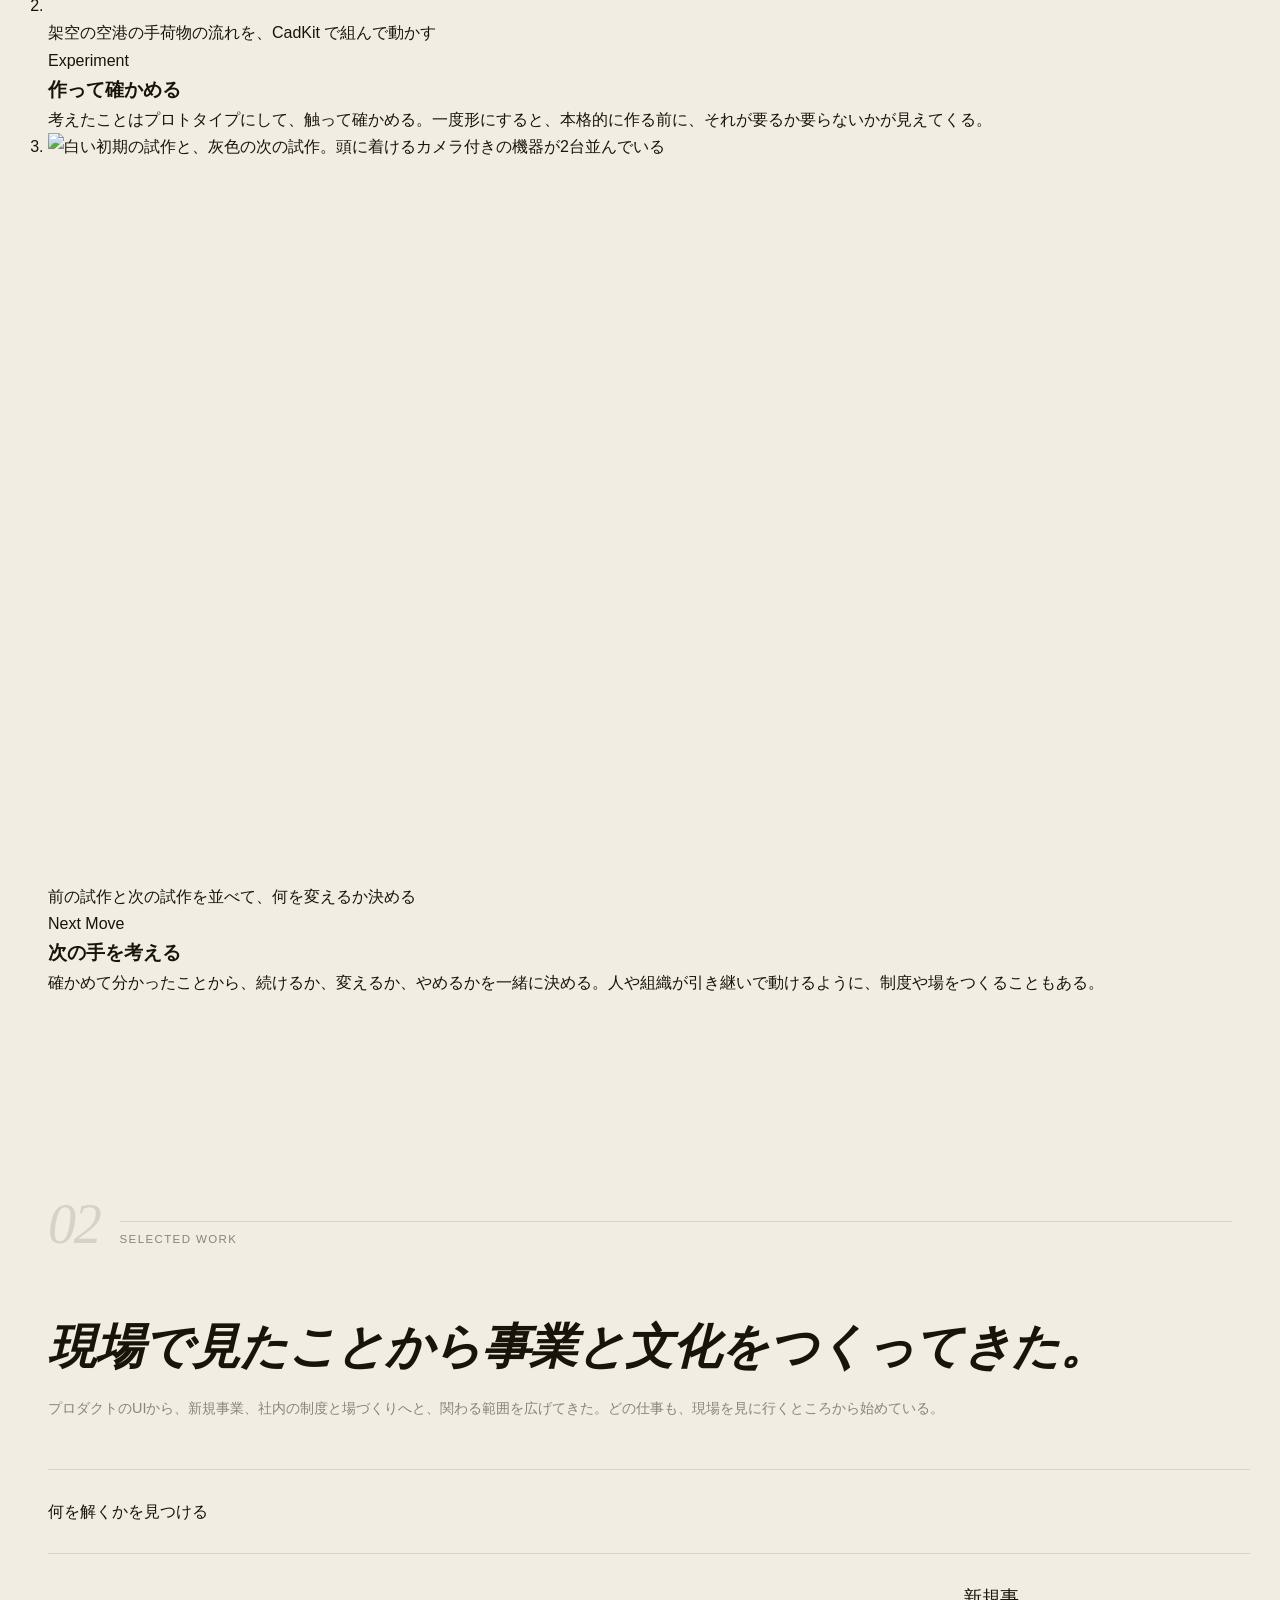
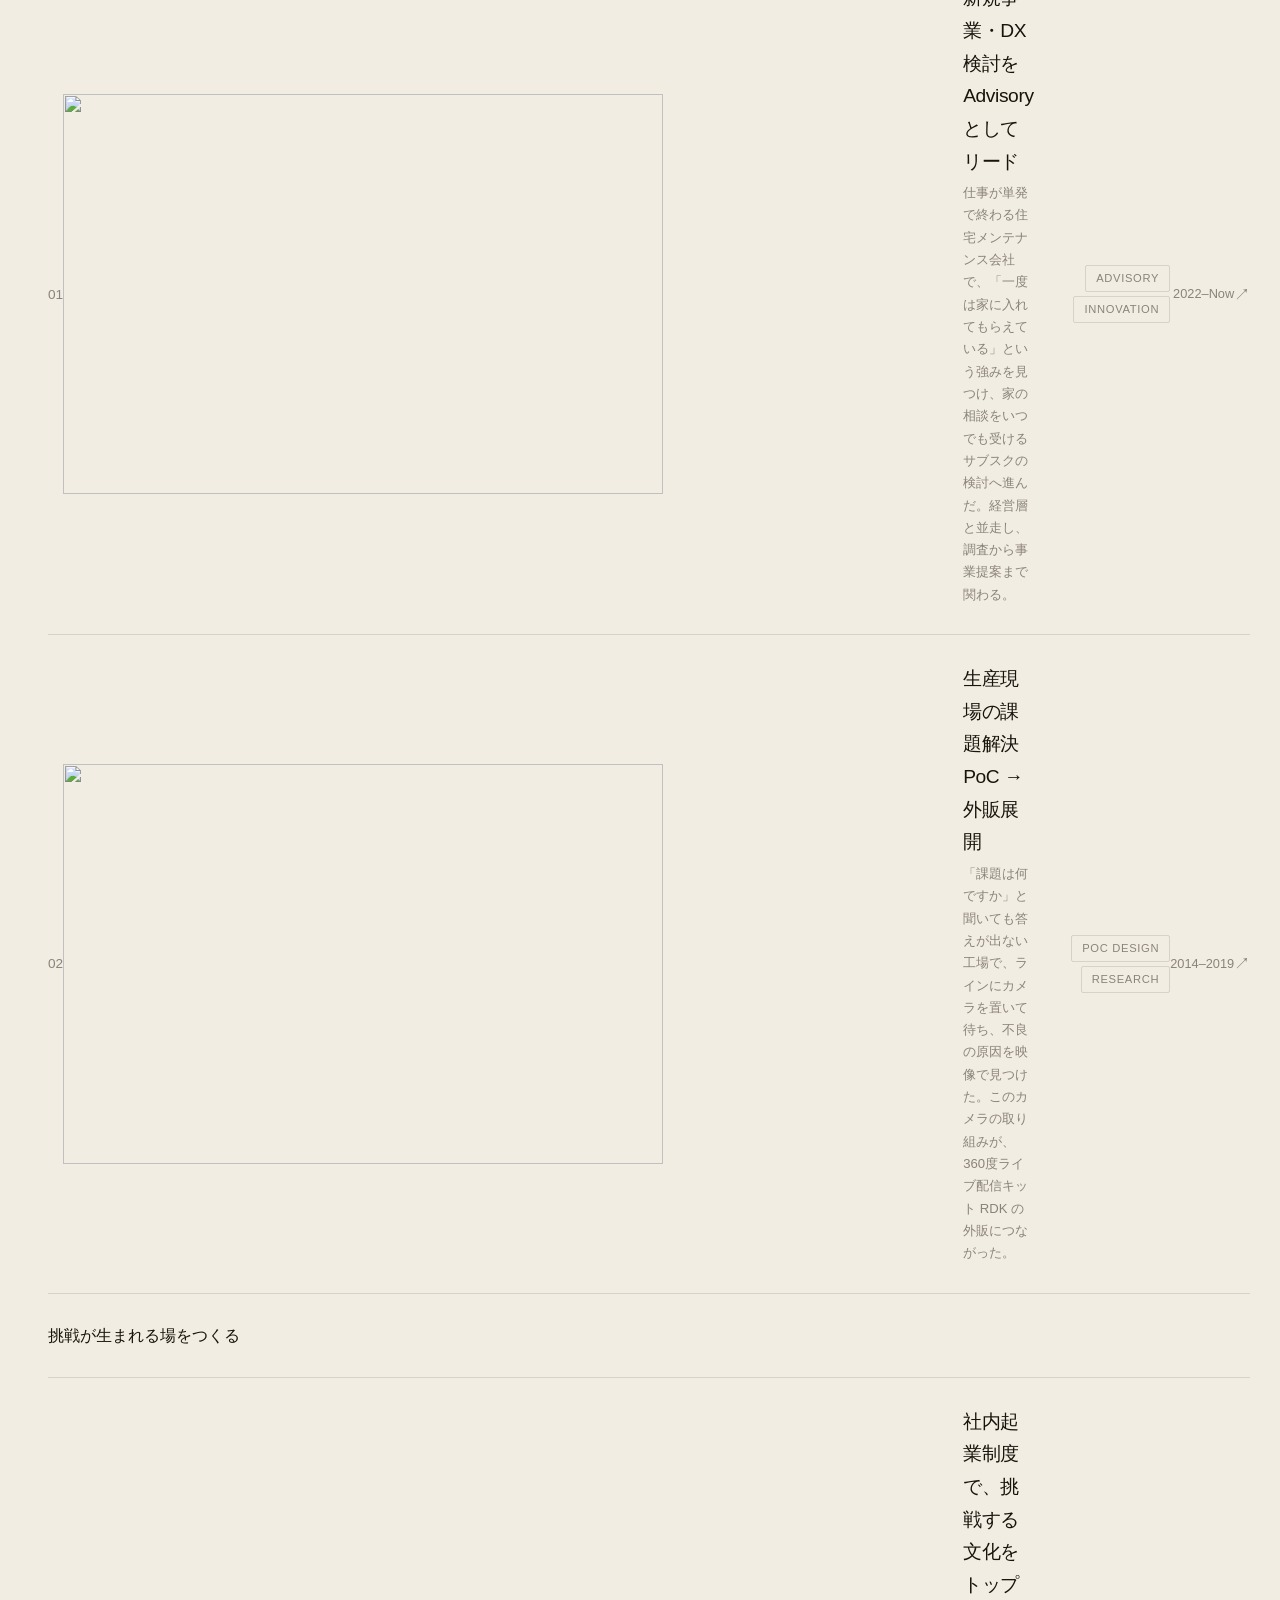
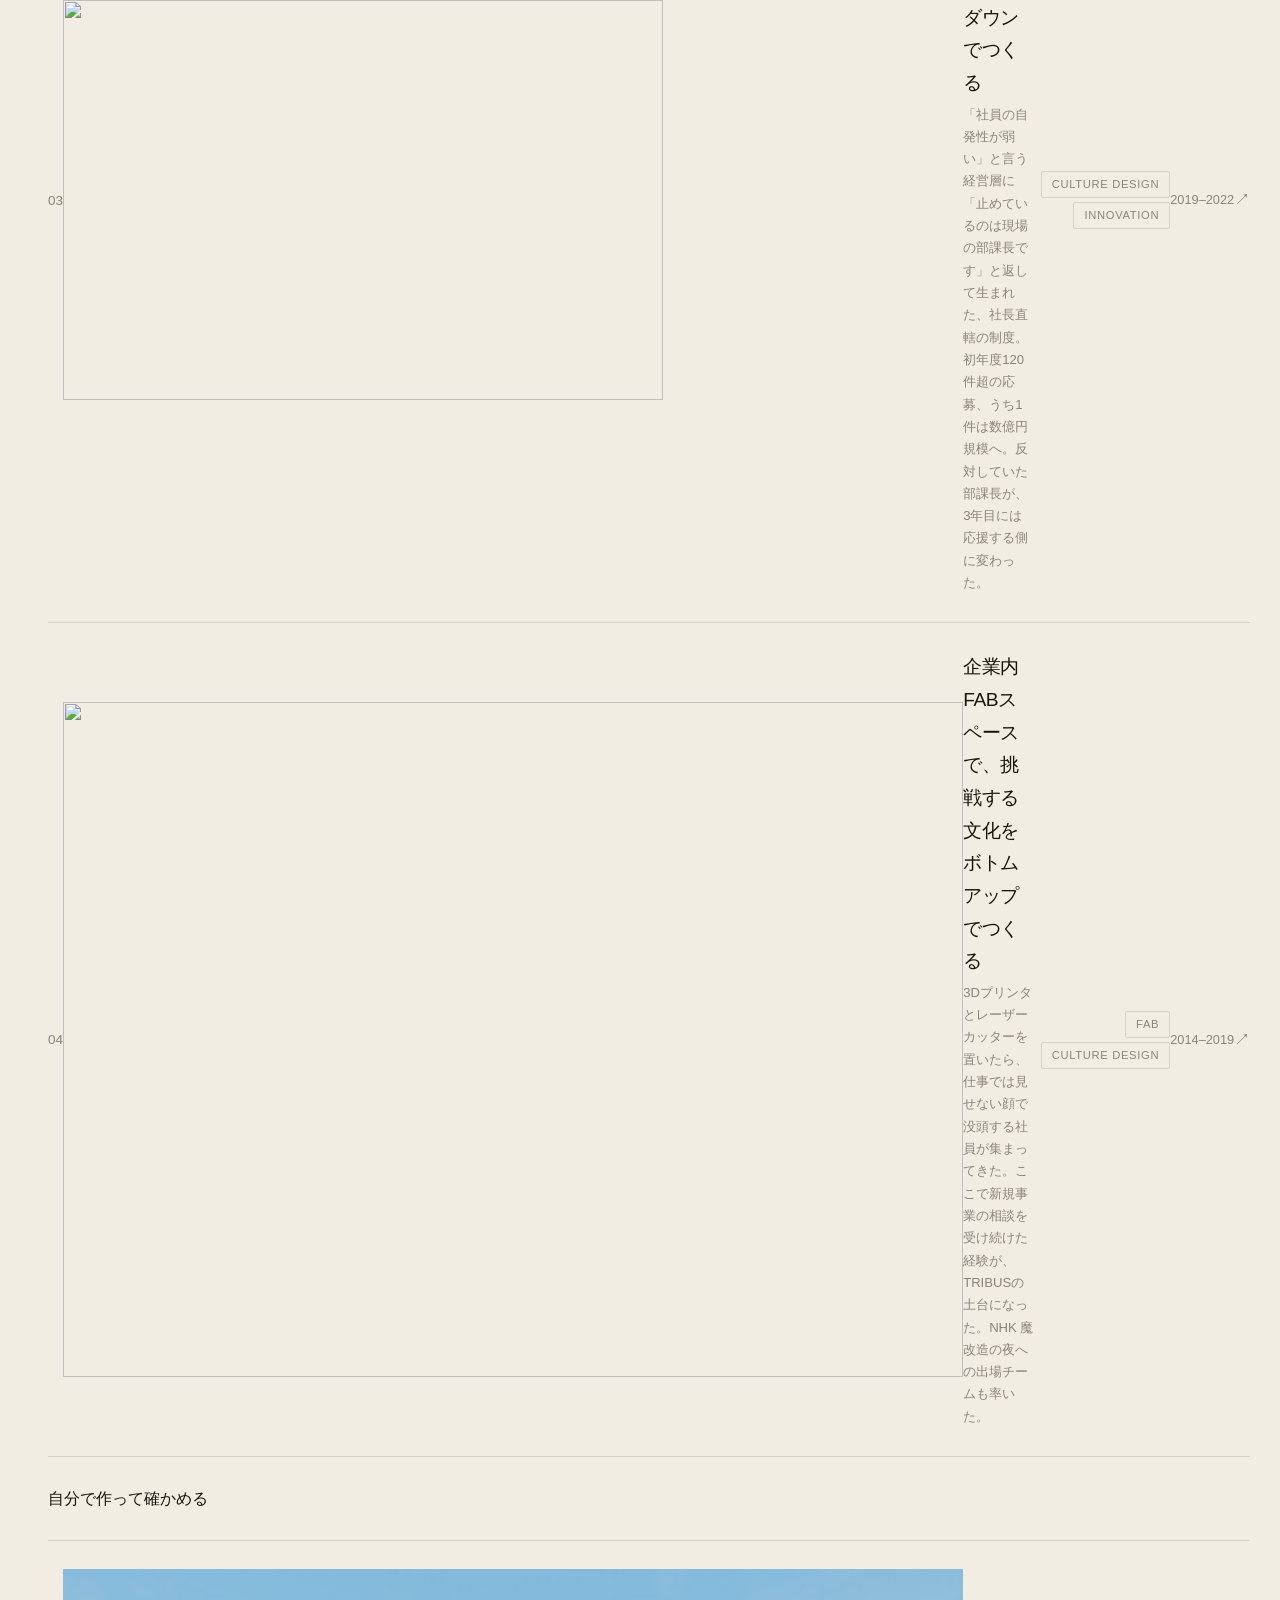
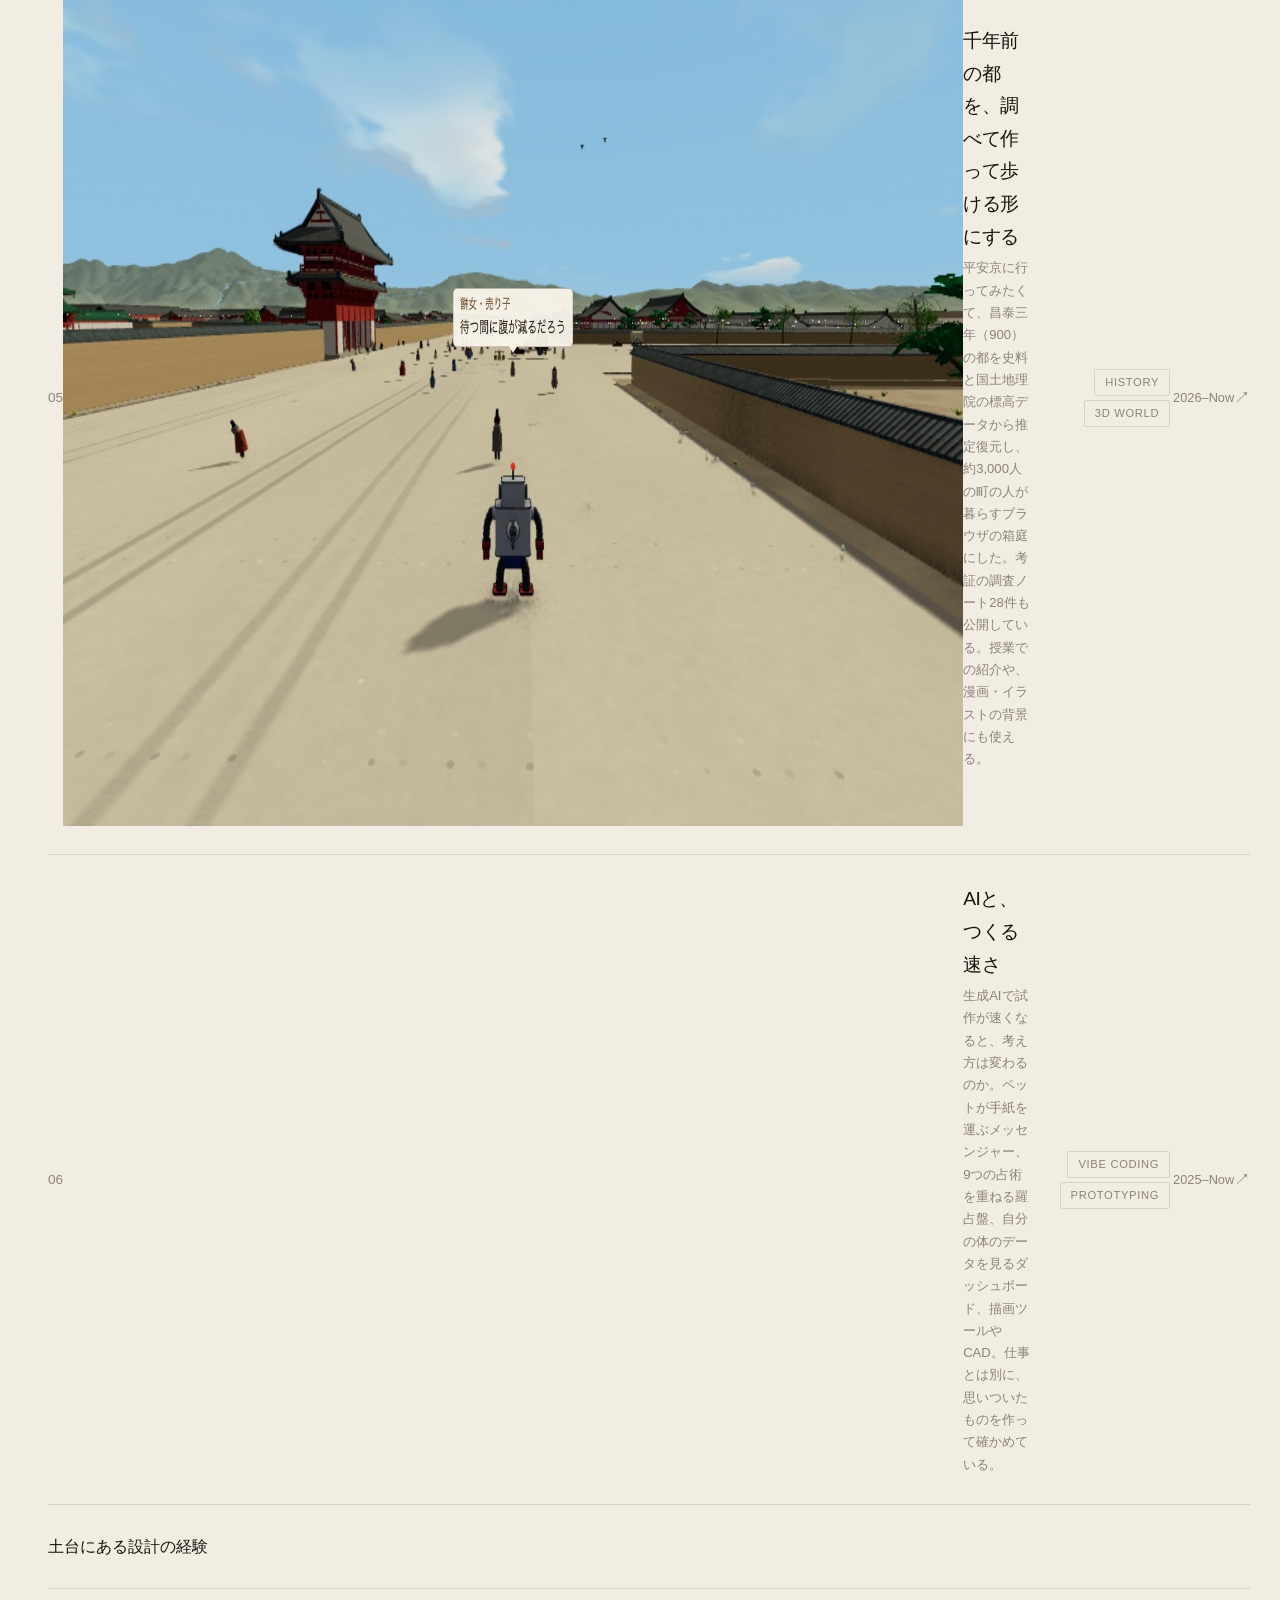
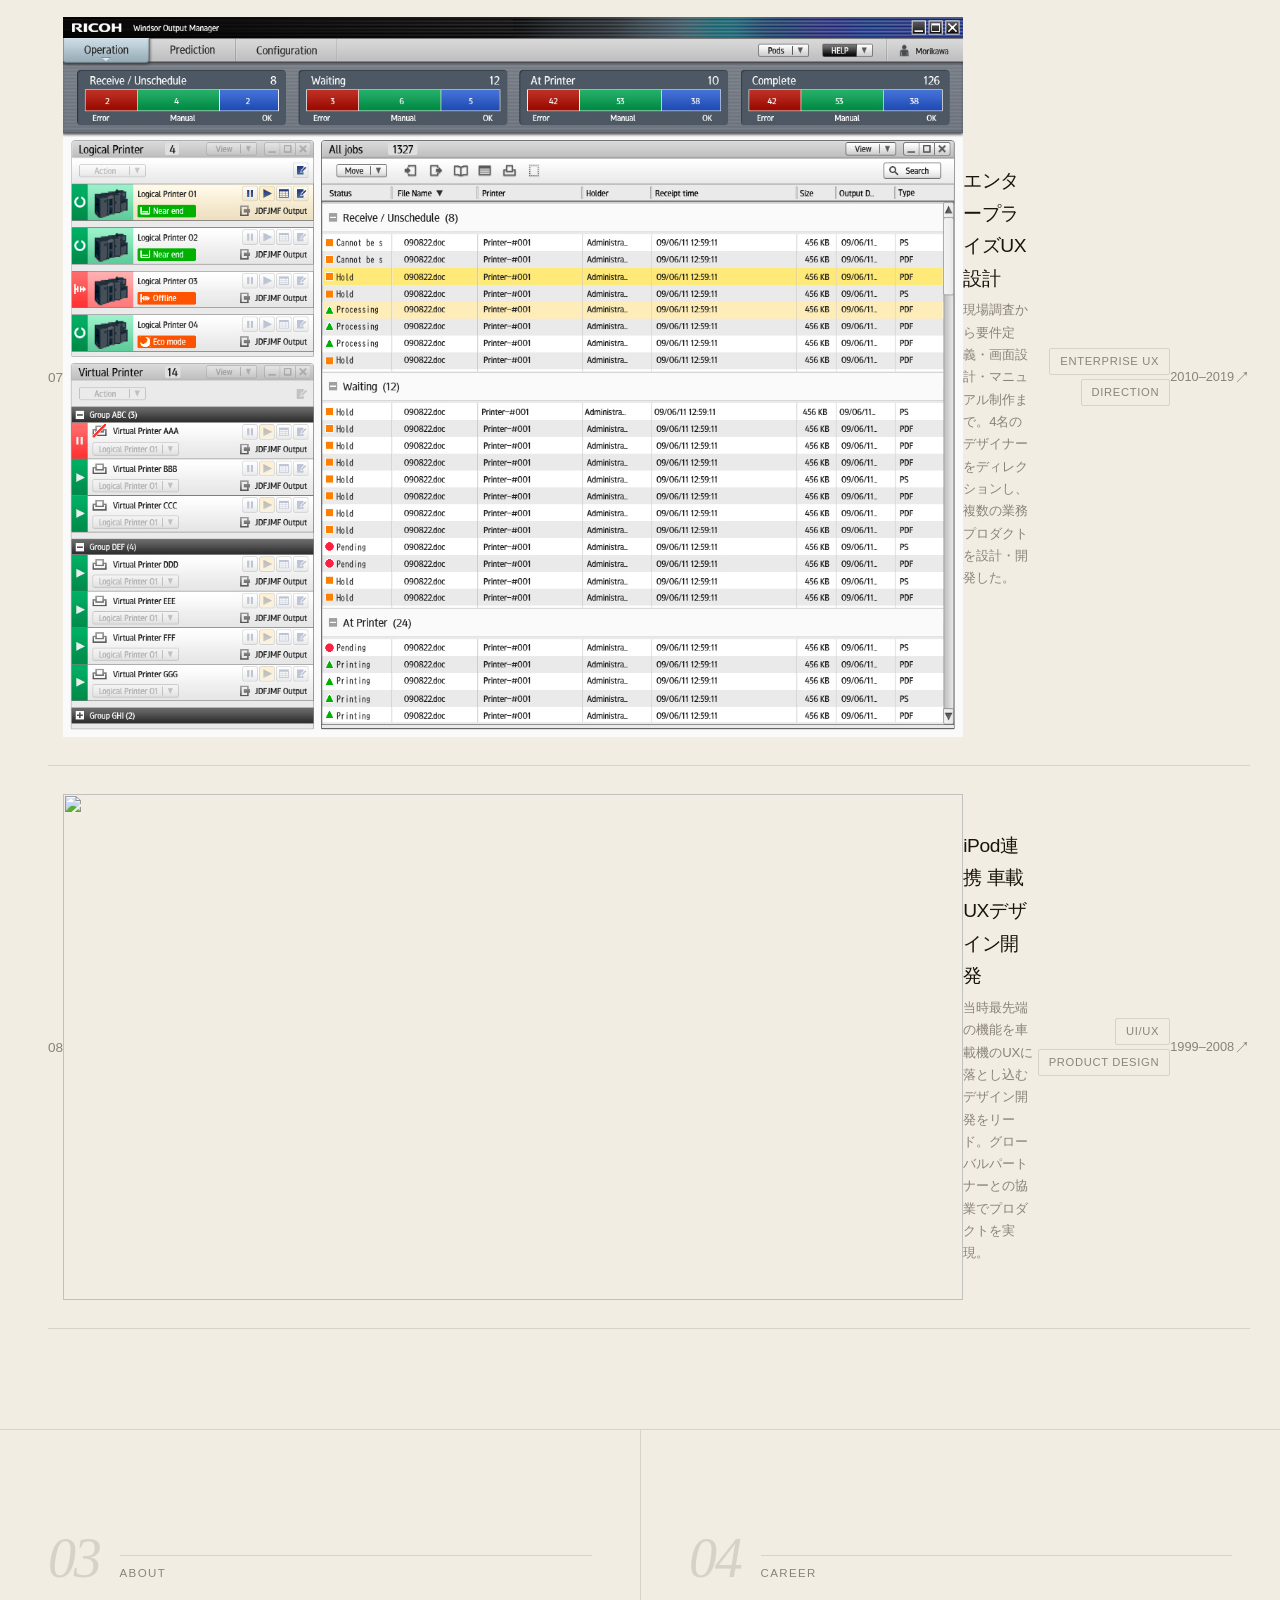
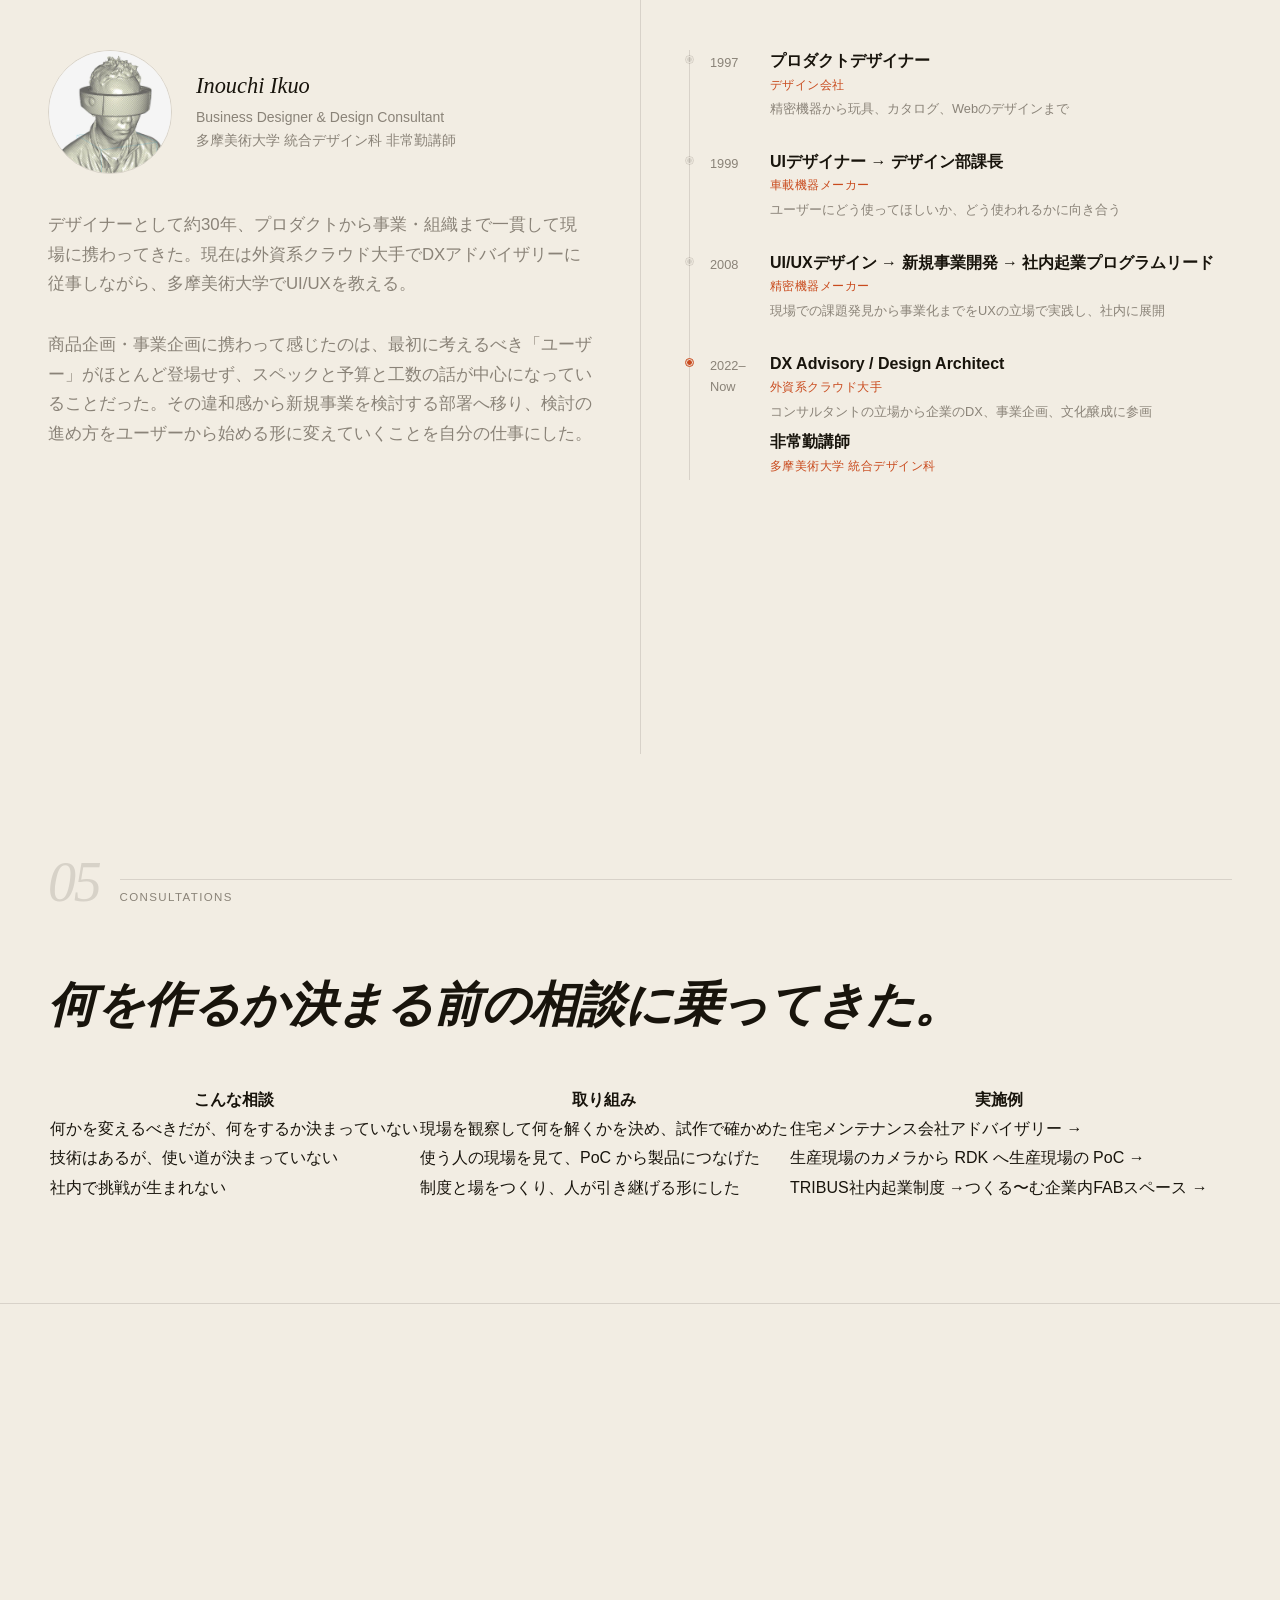
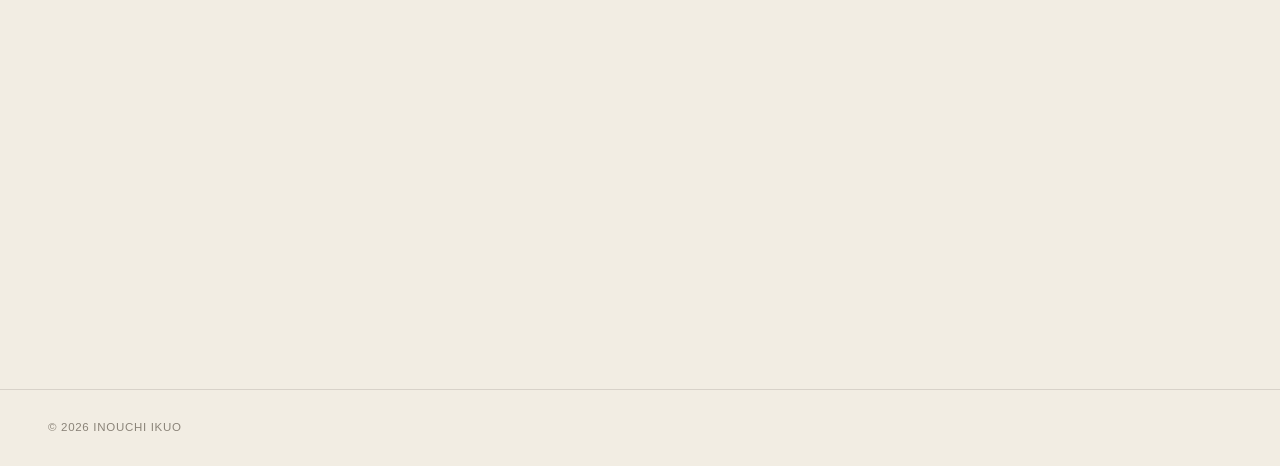
==== commit 0077c472: "Add files via upload" ====
--- a/index.html
+++ b/index.html
@@ -51,18 +51,34 @@
       <textarea class="hero-memo" placeholder=""></textarea>
     </div>
 
-    <div class="postit-wrap" id="postit-1" style="top: 180px; right: 160px;">
+    <!-- 2026-10-21 写真3枚と付箋を1つの箱にまとめ、画面が狭いときは箱ごと縮めて本文に重ならないようにする -->
+    <div class="hero-collage">
+    <figure class="hero-photo">
+      <img src="images/jiko/23167550_1648683095188082_2369378475644591142_n.jpg" width="960" height="959" alt="3Dプリンタで作った試作品をのぞき込む子ども">
+      <figcaption>試作品を手渡して、使ってもらう</figcaption>
+    </figure>
+    <figure class="hero-photo hero-photo-sub hero-sub-robot">
+      <div class="robot-frame"><video src="images/making/robot-walk.mp4" poster="images/making/robot-walk.jpg" autoplay muted loop playsinline preload="metadata" aria-label="CadKitで組んだブリキのロボが歩く様子"></video></div>
+      <figcaption>CadKit で組んだロボを歩かせる</figcaption>
+    </figure>
+    <figure class="hero-photo hero-photo-sub hero-sub-prop">
+      <img src="images/hero-propeller.jpg" width="600" height="400" alt="3Dプリンタで作ったプロペラ付きの試作">
+      <figcaption>3Dプリンタで作った試作</figcaption>
+    </figure>
+
+    <div class="postit-wrap" id="postit-1" style="top: 190px; right: 40px;">
       <div class="postit">
         <strong>News</strong>
         26年度から多摩美術大学にて<br>UI/UXについての<br>非常勤講師を開始
       </div>
     </div>
 
-    <div class="postit-wrap" id="postit-2" style="top: 331px; right: 80px;">
+    <div class="postit-wrap" id="postit-2" style="top: 350px; right: 60px;">
       <div class="postit postit-2" style="font-variant-numeric: tabular-nums;">
         <strong>Today</strong>
         <div id="postit-date" style="margin-top:4px; font-size:.95em; letter-spacing:.03em;"></div>
       </div>
+    </div>
     </div>
 
     <button id="postit-toggle">Post-it ✕</button>
@@ -79,17 +95,29 @@
     <p class="work-statement-desc">3つは行き来しながら進めます。作ってみて新しい疑問が出てくれば、また探しに戻ります。</p>
     <ol class="approach-list">
       <li class="reveal">
+        <figure class="approach-media">
+          <img src="images/advisory/genba001.jpg" width="452" height="262" alt="生産ラインで作業する人たち">
+          <figcaption>工場のラインを見に行く</figcaption>
+        </figure>
         <span class="approach-num">Explore</span>
         <h3 class="approach-name">探す</h3>
         <p class="approach-desc">現場で人の動きを観察し、何を解くかを見つける。本人にとって普通のことは課題として語られないので、工場にも車の中にも教室にも、見に行く。</p>
         <a class="approach-link" href="truth.html">ユーザーは、本当のことを言えない <span>→</span></a>
       </li>
       <li class="reveal reveal-delay-1">
+        <figure class="approach-media">
+          <video src="images/making/airport-bhs.mp4" poster="images/making/airport-bhs.jpg" autoplay muted loop playsinline preload="metadata" aria-label="架空の空港で、預けた手荷物が検査と仕分けを通ってエプロンへ流れる様子"></video>
+          <figcaption>架空の空港の手荷物の流れを、CadKit で組んで動かす</figcaption>
+        </figure>
         <span class="approach-num">Experiment</span>
         <h3 class="approach-name">作って確かめる</h3>
         <p class="approach-desc">考えたことはプロトタイプにして、触って確かめる。一度形にすると、本格的に作る前に、それが要るか要らないかが見えてくる。</p>
       </li>
       <li class="reveal reveal-delay-2">
+        <figure class="approach-media">
+          <img src="images/next-move.jpg" width="1000" height="750" alt="白い初期の試作と、灰色の次の試作。頭に着けるカメラ付きの機器が2台並んでいる">
+          <figcaption>前の試作と次の試作を並べて、何を変えるか決める</figcaption>
+        </figure>
         <span class="approach-num">Next Move</span>
         <h3 class="approach-name">次の手を考える</h3>
         <p class="approach-desc">確かめて分かったことから、続けるか、変えるか、やめるかを一緒に決める。人や組織が引き継いで動けるように、制度や場をつくることもある。</p>
@@ -109,10 +137,11 @@
     <table class="projects-table">
       <tbody>
 
-        <tr class="tr-group"><td colspan="5"><span>何を解くかを見つける</span></td></tr>
+        <tr class="tr-group"><td colspan="6"><span>何を解くかを見つける</span></td></tr>
 
         <tr data-href="advisory.html" tabindex="0" role="link">
           <td class="td-num">01</td>
+          <td class="td-thumb"><img loading="lazy" src="images/advisory-thumb.jpg" width="600" height="400" alt=""></td>
           <td class="td-main">
             <span class="td-name">新規事業・DX検討を Advisory としてリード</span>
             <span class="td-desc">仕事が単発で終わる住宅メンテナンス会社で、「一度は家に入れてもらえている」という強みを見つけ、家の相談をいつでも受けるサブスクの検討へ進んだ。経営層と並走し、調査から事業提案まで関わる。</span>
@@ -127,6 +156,7 @@
 
         <tr data-href="poc.html" tabindex="0" role="link">
           <td class="td-num">02</td>
+          <td class="td-thumb"><img loading="lazy" src="images/poc-thumb.jpg" width="600" height="400" alt=""></td>
           <td class="td-main">
             <span class="td-name">生産現場の課題解決 PoC → 外販展開</span>
             <span class="td-desc">「課題は何ですか」と聞いても答えが出ない工場で、ラインにカメラを置いて待ち、不良の原因を映像で見つけた。このカメラの取り組みが、360度ライブ配信キット RDK の外販につながった。</span>
@@ -139,10 +169,11 @@
           <td class="td-arrow">↗</td>
         </tr>
 
-        <tr class="tr-group"><td colspan="5"><span>挑戦が生まれる場をつくる</span></td></tr>
+        <tr class="tr-group"><td colspan="6"><span>挑戦が生まれる場をつくる</span></td></tr>
 
         <tr data-href="tribus.html" tabindex="0" role="link">
           <td class="td-num">03</td>
+          <td class="td-thumb"><img loading="lazy" src="images/tribus-thumb.jpg" width="600" height="400" alt=""></td>
           <td class="td-main">
             <span class="td-name">社内起業制度で、挑戦する文化をトップダウンでつくる</span>
             <span class="td-desc">「社員の自発性が弱い」と言う経営層に「止めているのは現場の部課長です」と返して生まれた、社長直轄の制度。初年度120件超の応募、うち1件は数億円規模へ。反対していた部課長が、3年目には応援する側に変わった。</span>
@@ -157,6 +188,7 @@
 
         <tr data-href="tsukuroom.html" tabindex="0" role="link">
           <td class="td-num">04</td>
+          <td class="td-thumb"><img loading="lazy" src="images/tsukuroom-thumb.jpg" width="900" height="675" alt=""></td>
           <td class="td-main">
             <span class="td-name">企業内FABスペースで、挑戦する文化をボトムアップでつくる</span>
             <span class="td-desc">3Dプリンタとレーザーカッターを置いたら、仕事では見せない顔で没頭する社員が集まってきた。ここで新規事業の相談を受け続けた経験が、TRIBUSの土台になった。NHK 魔改造の夜への出場チームも率いた。</span>
@@ -169,10 +201,11 @@
           <td class="td-arrow">↗</td>
         </tr>
 
-        <tr class="tr-group"><td colspan="5"><span>自分で作って確かめる</span></td></tr>
+        <tr class="tr-group"><td colspan="6"><span>自分で作って確かめる</span></td></tr>
 
         <tr data-href="heiankyo.html" tabindex="0" role="link">
           <td class="td-num">05</td>
+          <td class="td-thumb"><img loading="lazy" src="images/heiankyo/nijo-robo.jpg" width="1500" height="857" alt=""></td>
           <td class="td-main">
             <span class="td-name">千年前の都を、調べて作って歩ける形にする</span>
             <span class="td-desc">平安京に行ってみたくて、昌泰三年（900）の都を史料と国土地理院の標高データから推定復元し、約3,000人の町の人が暮らすブラウザの箱庭にした。考証の調査ノート28件も公開している。授業での紹介や、漫画・イラストの背景にも使える。</span>
@@ -187,9 +220,10 @@
 
         <tr data-href="making.html" tabindex="0" role="link">
           <td class="td-num">06</td>
+          <td class="td-thumb"><img loading="lazy" src="images/making/robot-walk.jpg" alt=""></td>
           <td class="td-main">
             <span class="td-name">AIと、つくる速さ</span>
-            <span class="td-desc">生成AIで試作が速くなると、考え方は変わるのか。ペットが手紙を運ぶメッセンジャー、9つの占術を重ねる羅占盤、自分の体のデータを見るダッシュボード。仕事とは別に、思いついたものを作って確かめている。</span>
+            <span class="td-desc">生成AIで試作が速くなると、考え方は変わるのか。ペットが手紙を運ぶメッセンジャー、9つの占術を重ねる羅占盤、自分の体のデータを見るダッシュボード、描画ツールやCAD。仕事とは別に、思いついたものを作って確かめている。</span>
           </td>
           <td class="td-tags"><div class="td-tags-inner">
             <span>Vibe Coding</span>
@@ -199,10 +233,11 @@
           <td class="td-arrow">↗</td>
         </tr>
 
-        <tr class="tr-group"><td colspan="5"><span>土台にある設計の経験</span></td></tr>
+        <tr class="tr-group"><td colspan="6"><span>土台にある設計の経験</span></td></tr>
 
         <tr data-href="enterprise.html" tabindex="0" role="link">
           <td class="td-num">07</td>
+          <td class="td-thumb"><img loading="lazy" src="images/enterprise/Rsamary.jpg" alt=""></td>
           <td class="td-main">
             <span class="td-name">エンタープライズUX設計</span>
             <span class="td-desc">現場調査から要件定義・画面設計・マニュアル制作まで。4名のデザイナーをディレクションし、複数の業務プロダクトを設計・開発した。</span>
@@ -217,6 +252,7 @@
 
         <tr data-href="alpine.html" tabindex="0" role="link">
           <td class="td-num">08</td>
+          <td class="td-thumb"><img loading="lazy" src="images/alpine-ipod.jpg" width="900" height="506" alt=""></td>
           <td class="td-main">
             <span class="td-name">iPod連携 車載UXデザイン開発</span>
             <span class="td-desc">当時最先端の機能を車載機のUXに落とし込むデザイン開発をリード。グローバルパートナーとの協業でプロダクトを実現。</span>
@@ -326,7 +362,7 @@
     <p class="work-statement">何を作るか決まる前の相談に乗ってきた。</p>
     <table class="consult-table">
       <thead>
-        <tr><th>こんな相談</th><th>したこと</th><th>例</th></tr>
+        <tr><th>こんな相談</th><th>取り組み</th><th>実施例</th></tr>
       </thead>
       <tbody>
         <tr>
@@ -383,6 +419,12 @@
   <script src="js/reveal.js"></script>
   <script src="js/postit.js"></script>
   <script src="js/main.js"></script>
+  <script>
+    // 端末で「動きを減らす」にしている人には、動画を止めて最初の絵で見せる
+    if (window.matchMedia('(prefers-reduced-motion: reduce)').matches) {
+      document.querySelectorAll('.approach-media video, .hero-collage video').forEach(function (v) { v.removeAttribute('autoplay'); v.pause(); });
+    }
+  </script>
 
 </body>
 </html>
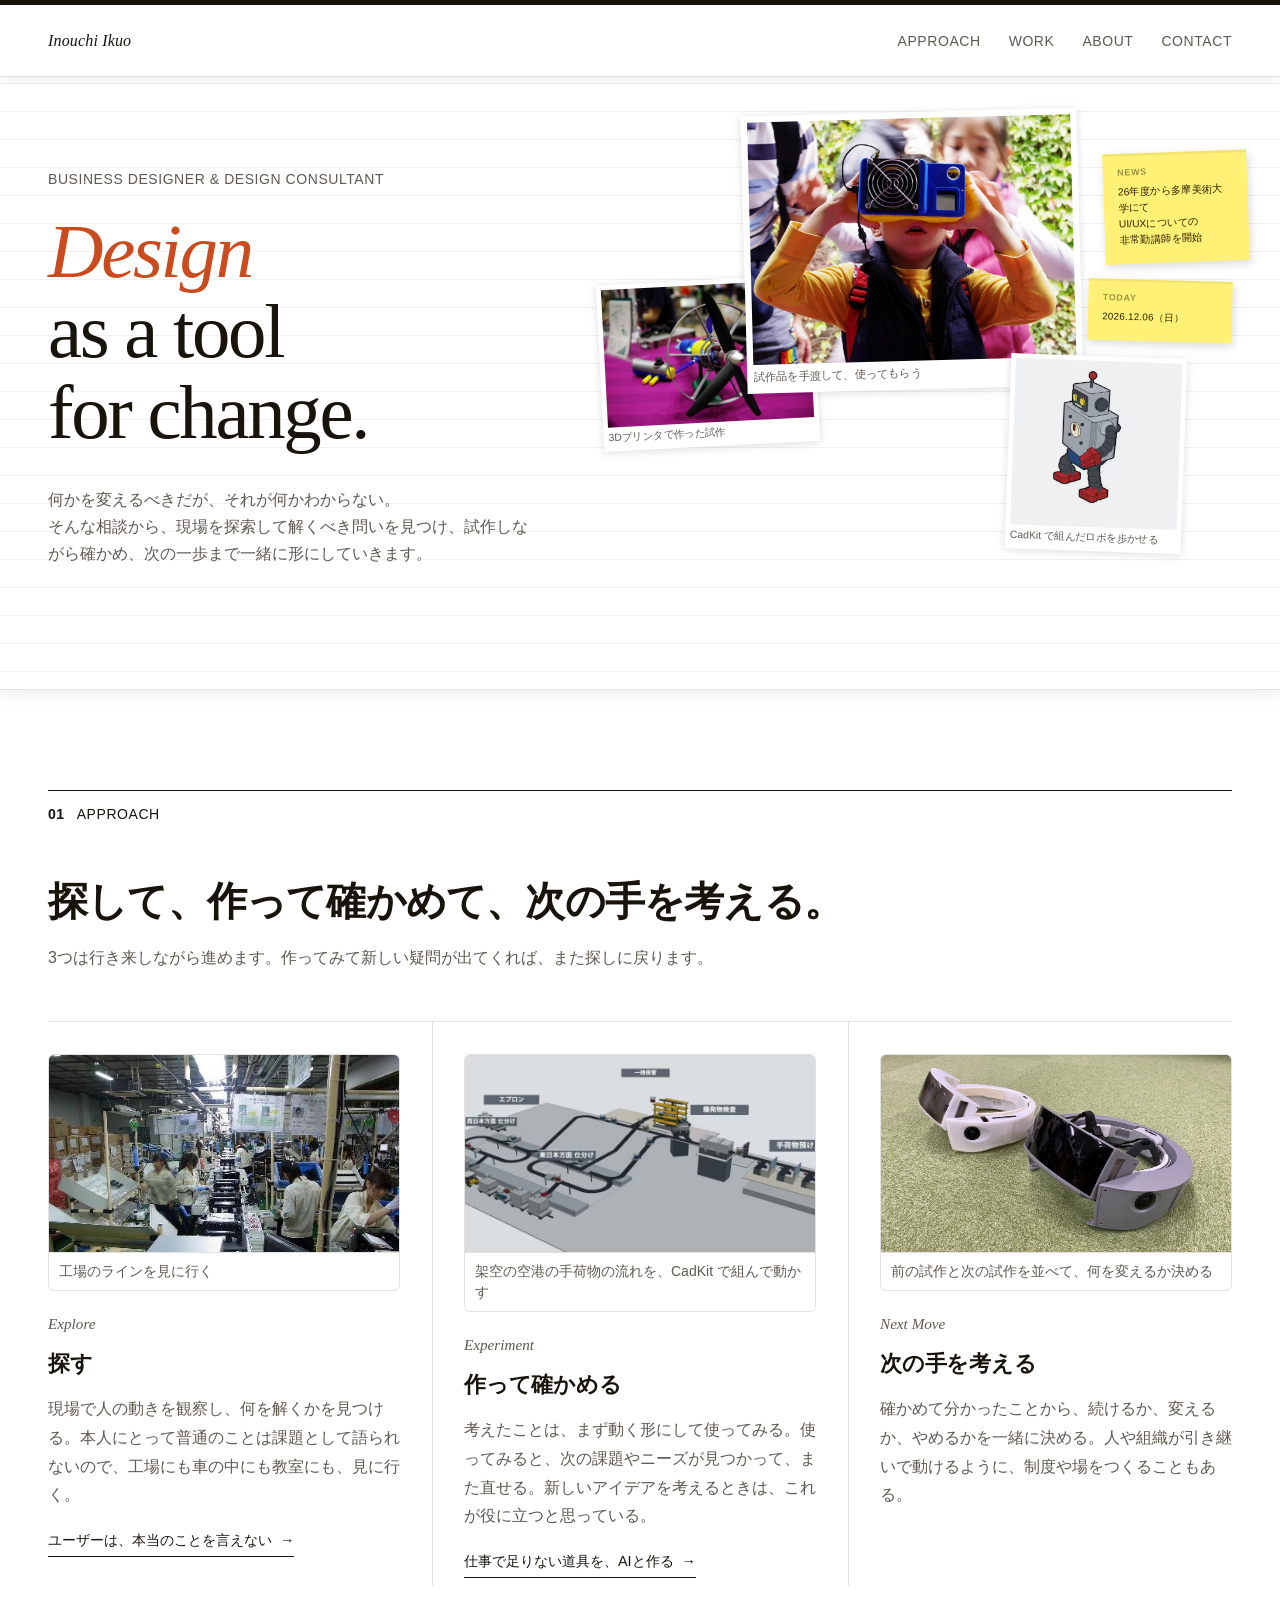
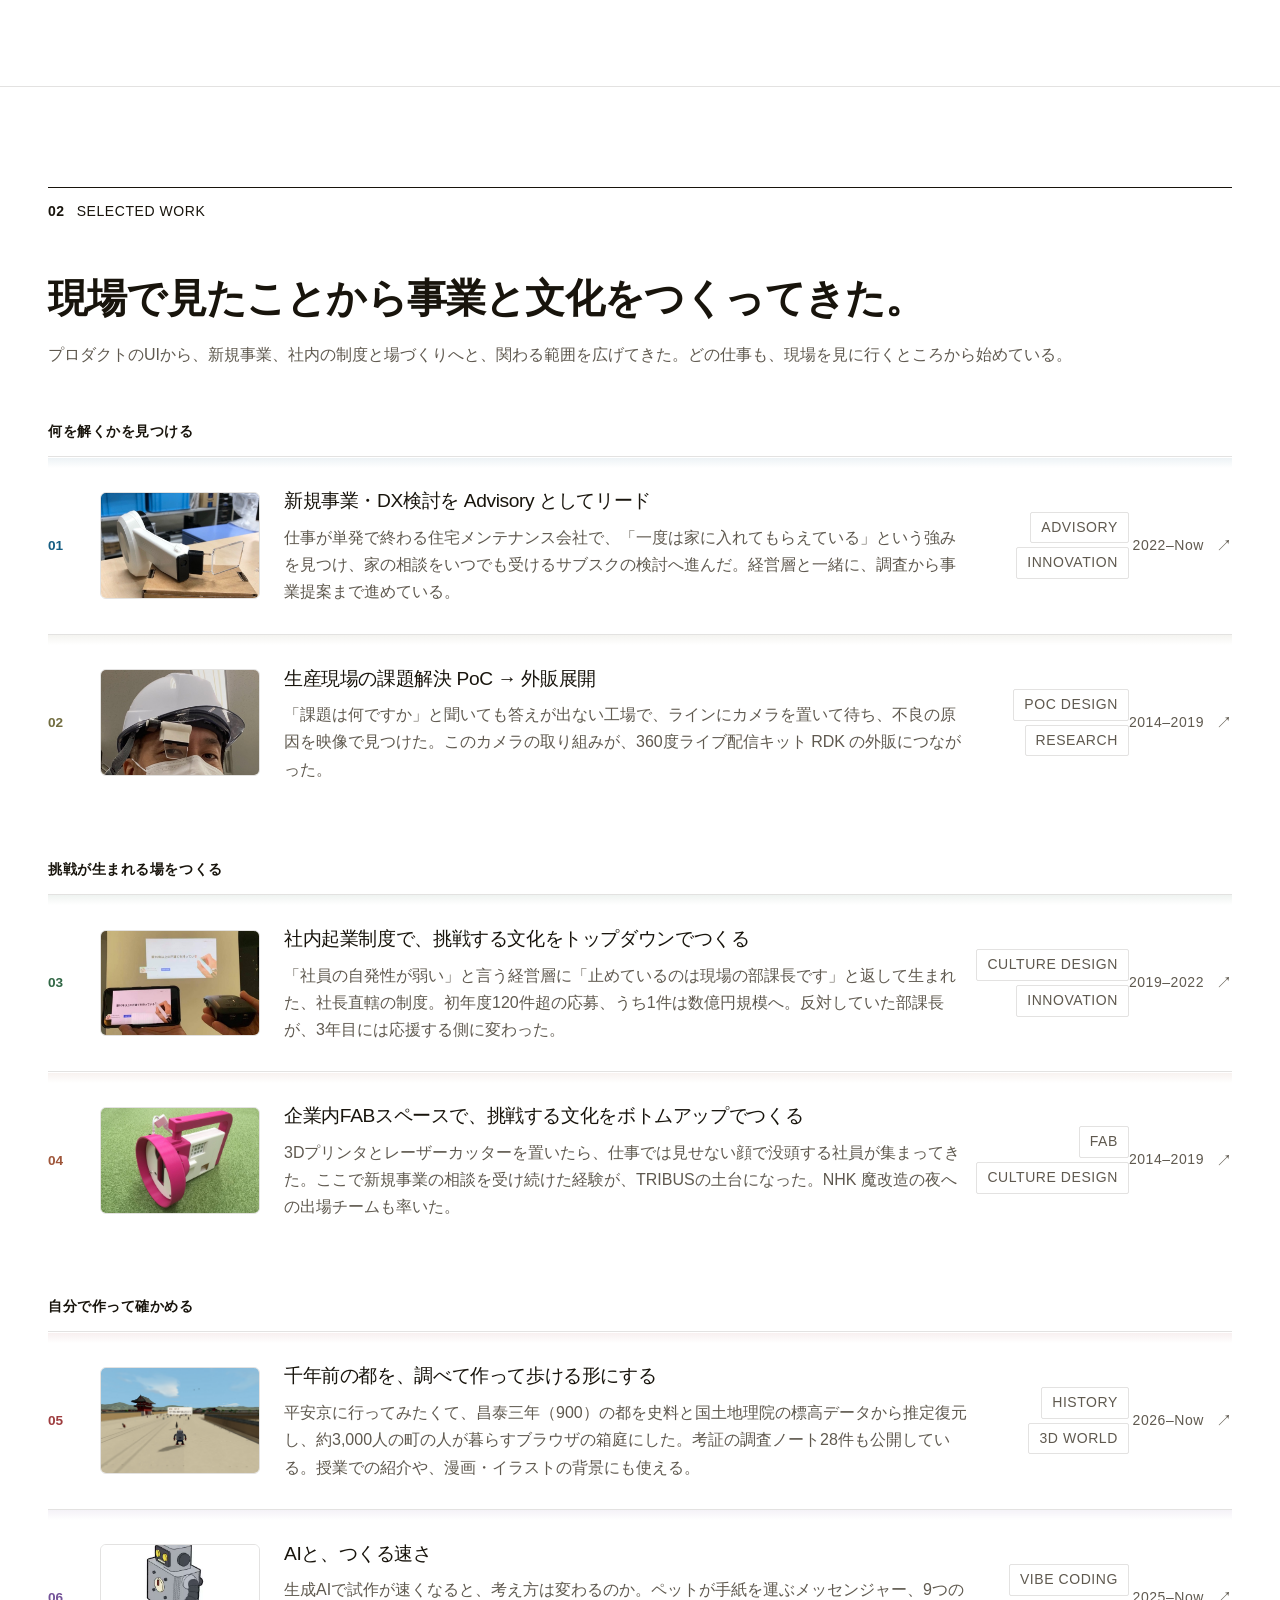
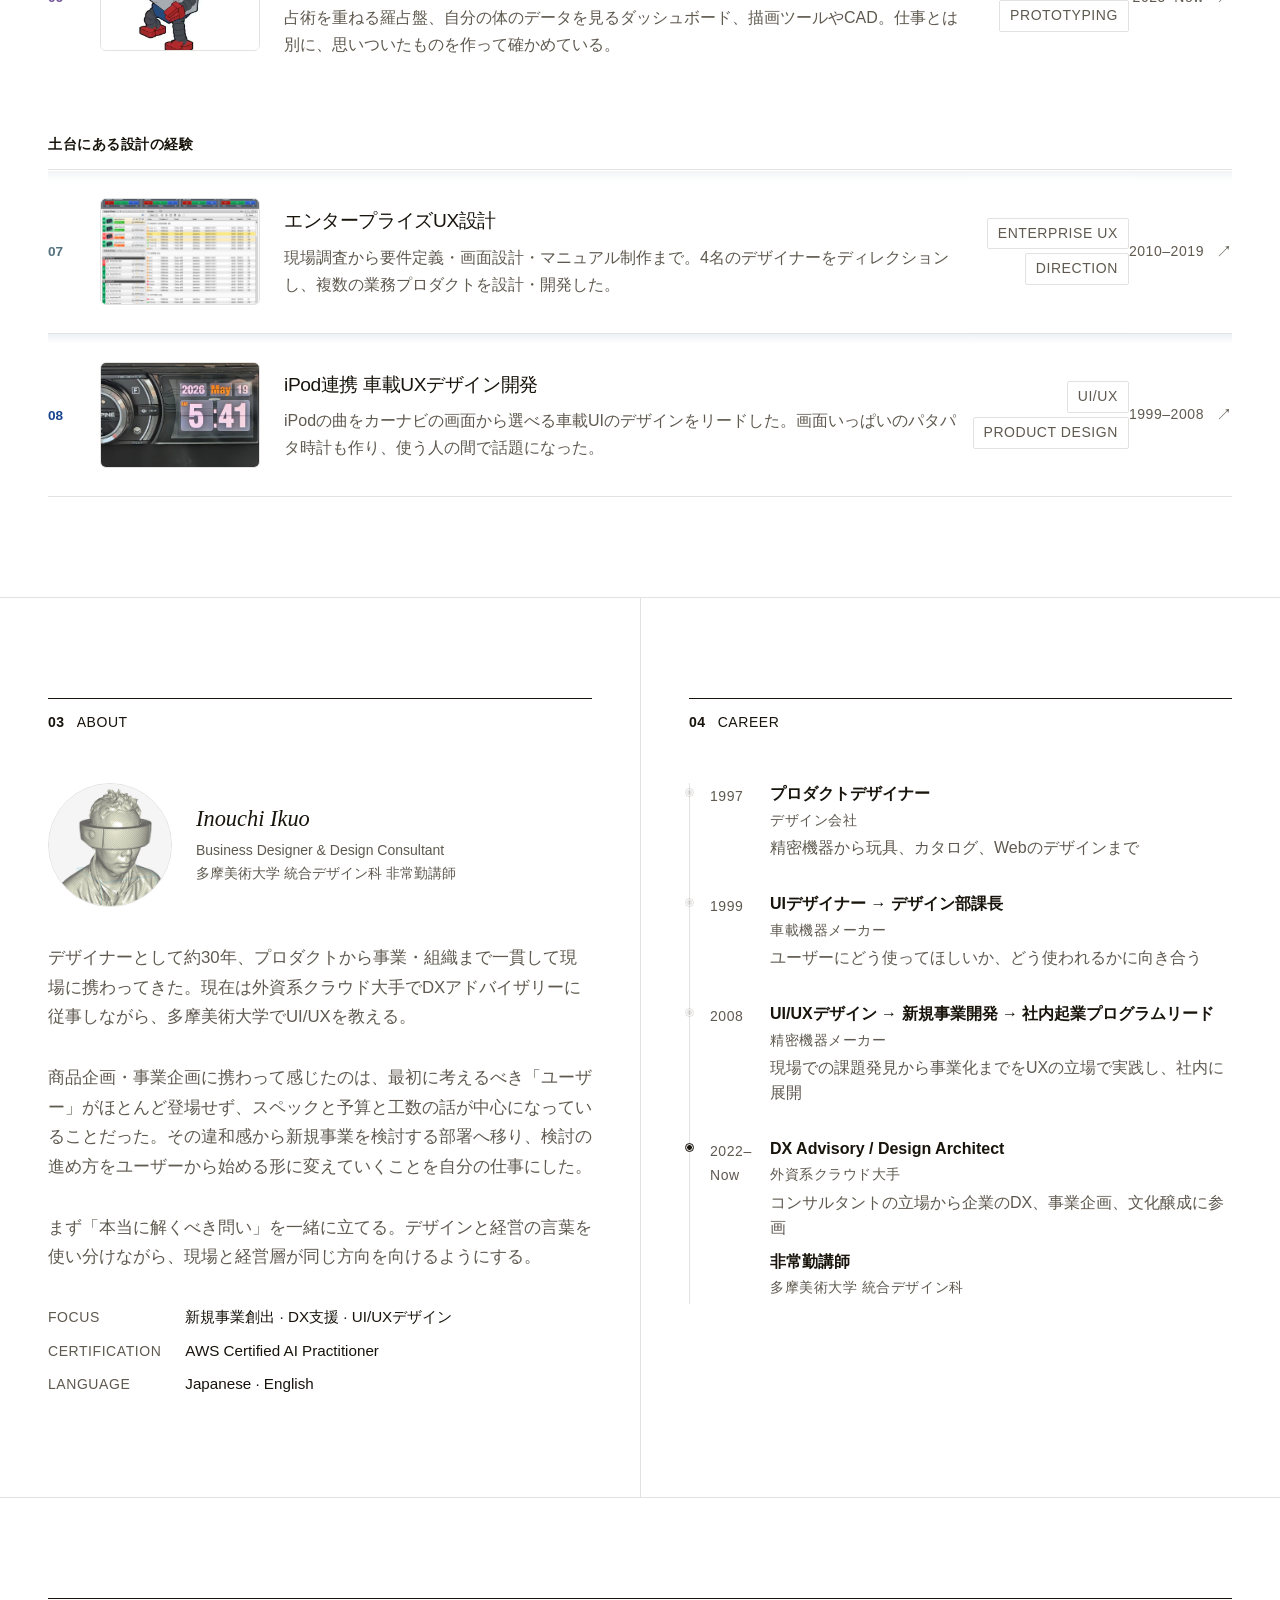
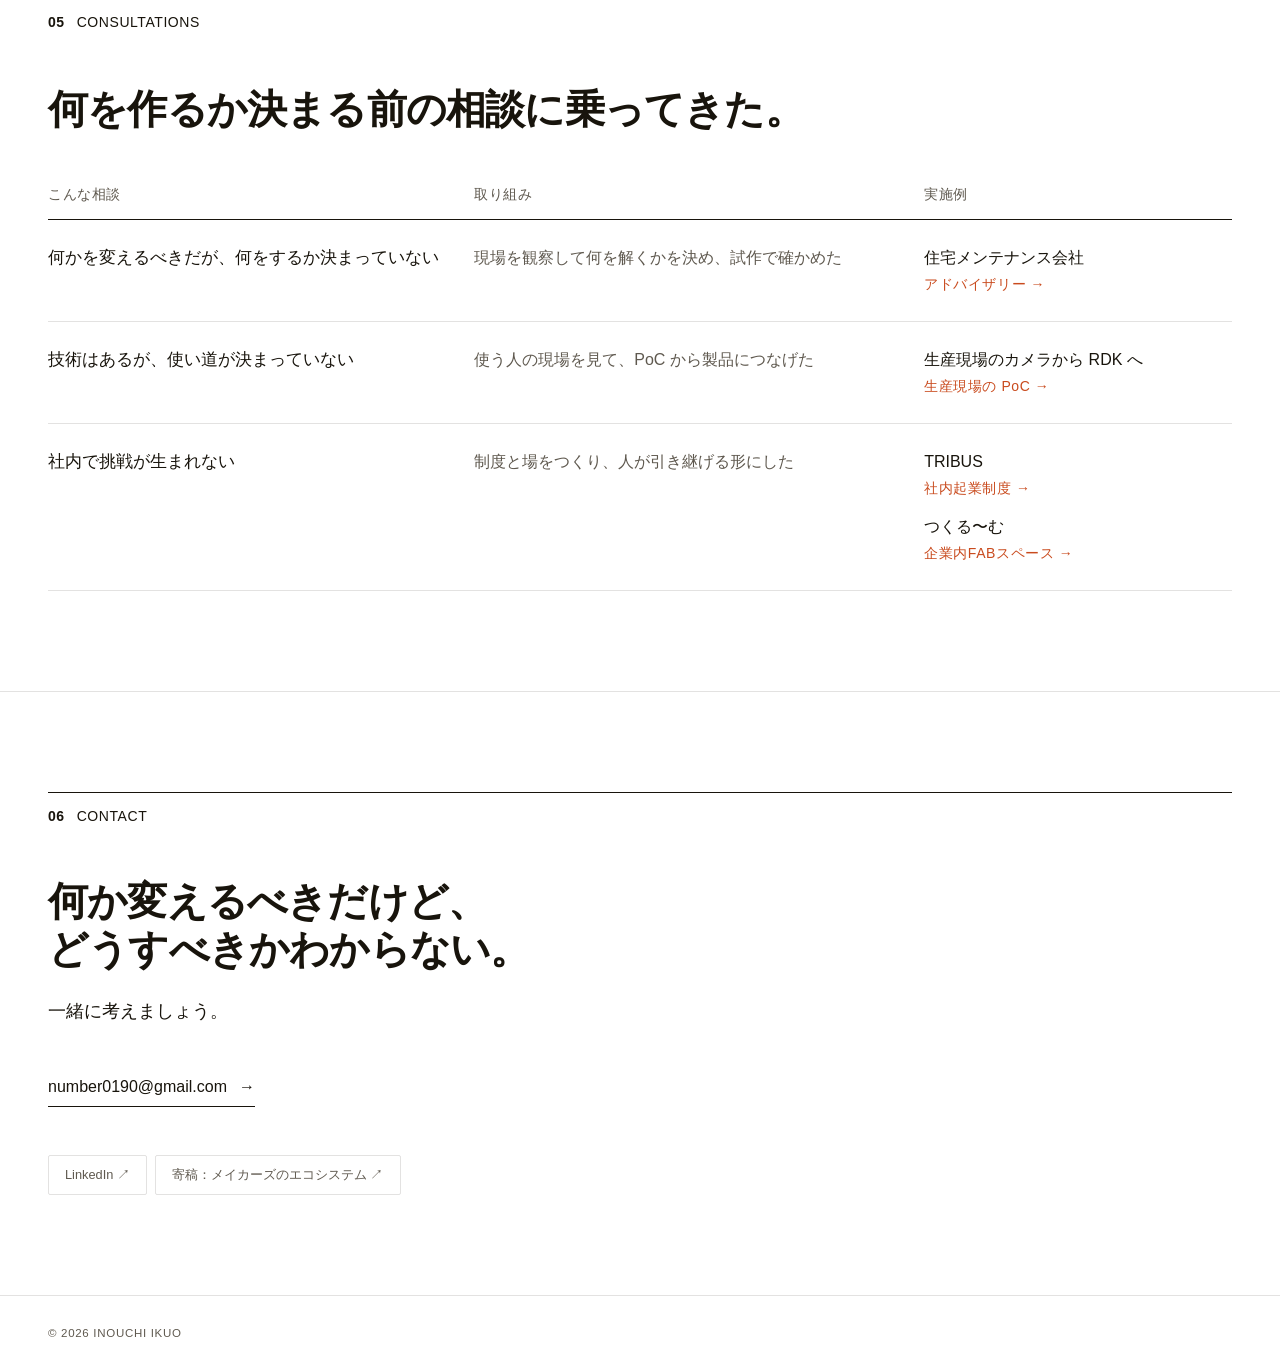
==== commit 7e4a7f30: "Add files via upload" ====
--- a/index.html
+++ b/index.html
@@ -111,7 +111,8 @@
         </figure>
         <span class="approach-num">Experiment</span>
         <h3 class="approach-name">作って確かめる</h3>
-        <p class="approach-desc">考えたことはプロトタイプにして、触って確かめる。一度形にすると、本格的に作る前に、それが要るか要らないかが見えてくる。</p>
+        <p class="approach-desc">考えたことは、まず動く形にして使ってみる。使ってみると、次の課題やニーズが見つかって、また直せる。新しいアイデアを考えるときは、これが役に立つと思っている。</p>
+        <a class="approach-link" href="making.html#work05">仕事で足りない道具を、AIと作る <span>→</span></a>
       </li>
       <li class="reveal reveal-delay-2">
         <figure class="approach-media">
@@ -144,7 +145,7 @@
           <td class="td-thumb"><img loading="lazy" src="images/advisory-thumb.jpg" width="600" height="400" alt=""></td>
           <td class="td-main">
             <span class="td-name">新規事業・DX検討を Advisory としてリード</span>
-            <span class="td-desc">仕事が単発で終わる住宅メンテナンス会社で、「一度は家に入れてもらえている」という強みを見つけ、家の相談をいつでも受けるサブスクの検討へ進んだ。経営層と並走し、調査から事業提案まで関わる。</span>
+            <span class="td-desc">仕事が単発で終わる住宅メンテナンス会社で、「一度は家に入れてもらえている」という強みを見つけ、家の相談をいつでも受けるサブスクの検討へ進んだ。経営層と一緒に、調査から事業提案まで進めている。</span>
           </td>
           <td class="td-tags"><div class="td-tags-inner">
             <span>Advisory</span>
@@ -255,7 +256,7 @@
           <td class="td-thumb"><img loading="lazy" src="images/alpine-ipod.jpg" width="900" height="506" alt=""></td>
           <td class="td-main">
             <span class="td-name">iPod連携 車載UXデザイン開発</span>
-            <span class="td-desc">当時最先端の機能を車載機のUXに落とし込むデザイン開発をリード。グローバルパートナーとの協業でプロダクトを実現。</span>
+            <span class="td-desc">iPodの曲をカーナビの画面から選べる車載UIのデザインをリードした。画面いっぱいのパタパタ時計も作り、使う人の間で話題になった。</span>
           </td>
           <td class="td-tags"><div class="td-tags-inner">
             <span>UI/UX</span>
@@ -394,7 +395,7 @@
       <h2 class="contact-heading">
         <em>何か変えるべきだけど、</em><br>どうすべきかわからない。
       </h2>
-      <p class="contact-sub">現在は所属先の仕事として関わっているため、個人でのご依頼はお受けしていません。<br>新しい事業の種を探すことや、構想を試作で確かめる取り組みには関心があり、お話を聞かせていただくのは歓迎です。</p>
+      <p class="contact-sub">一緒に考えましょう。</p>
       <a class="contact-email" href="mailto:number0190@gmail.com">
         number0190@gmail.com
         <span>→</span>
--- a/css/tokens.css
+++ b/css/tokens.css
@@ -2,15 +2,34 @@
 *, *::before, *::after { box-sizing: border-box; margin: 0; padding: 0; }
 img { display: block; max-width: 100%; }
 
+/* ── Windows 用：游ゴシックの標準を Medium に、太字を Bold に当てる（端末に入っている字を使うだけで、読み込みは無い） ── */
+@font-face { font-family: YuGothicMB; src: local("Yu Gothic Medium"), local("YuGothic-Medium"); font-weight: 100 500; }
+@font-face { font-family: YuGothicMB; src: local("Yu Gothic Bold"), local("YuGothic-Bold"); font-weight: 600 900; }
+
 /* ── Design Tokens ── */
 :root {
-  --bg:      #F2EDE3;
+  /* 2026-10-20 生成り #F2EDE3 から白へ（生成り＋錆色＋Georgia の組み合わせがAI生成サイトに見えたため） */
+  --bg:      #FFFFFF;
   --fg:      #18140C;
-  --muted:   #8A8378;
+  /* 2026-10-20 #8A8378 から濃くした（白地で約6.9:1） */
+  --muted:   #5F594F;
   --border:  rgba(24,20,12,.12);
   --accent:  #C94B1E;
-  --serif:   Georgia, "Times New Roman", serif;
-  --sans:    -apple-system, BlinkMacSystemFont, "Segoe UI", sans-serif;
+  /* 英字は Georgia、日本語は明朝（Mac=ヒラギノ明朝、Windows=游明朝）に落とす */
+  --serif:   Georgia, "Times New Roman", "Hiragino Mincho ProN", "Yu Mincho", YuMincho, serif;
+  /* 日本語の見出し用。明朝を先に置き、見出しの中の英字も明朝の英字で出す（Georgia だと英字だけ大きく浮く） */
+  --serif-ja: "Hiragino Mincho ProN", "Yu Mincho", YuMincho, serif;
+  /* Windows の游ゴシックは標準の太さだと細くかすれるので、Medium と Bold を組にした YuGothicMB を先に置く（下の @font-face） */
+  /* 2026-10-20 作品ごとの色（日本の伝統色・渋め）。どれも白地で文字にして約5:1以上 */
+  --tone-advisory:   #165E83; /* 藍色 */
+  --tone-poc:        #726D40; /* 海松色 */
+  --tone-tribus:     #316745; /* 千歳緑 */
+  --tone-tsukuroom:  #9F563A; /* 柿渋色 */
+  --tone-heiankyo:   #9E3D3F; /* 蘇芳 */
+  --tone-making:     #745399; /* 江戸紫 */
+  --tone-enterprise: #53727D; /* 錆納戸 */
+  --tone-alpine:     #19448E; /* 瑠璃紺 */
+  --sans:    -apple-system, BlinkMacSystemFont, "Segoe UI", "Hiragino Sans", "Hiragino Kaku Gothic ProN", YuGothicMB, "Yu Gothic", Meiryo, sans-serif;
 }
 
 /* ── Base ── */
--- a/css/nav.css
+++ b/css/nav.css
@@ -6,7 +6,7 @@
   align-items: center;
   justify-content: space-between;
   padding: 22px 48px;
-  background: rgba(242,237,227,.88);
+  background: rgba(255,255,255,.9);
   backdrop-filter: blur(12px);
   -webkit-backdrop-filter: blur(12px);
   border-bottom: 1px solid var(--border);
@@ -39,9 +39,13 @@
   transition: color .2s, gap .2s;
 }
 .back-link:hover { color: var(--fg); gap: 14px; }
-.back-project { font-size: .78rem; color: var(--muted); }
+.back-project { font-size: .78rem; color: var(--muted); transition: color .2s; }
+a.back-project:hover { color: var(--fg); }
 
 @media (max-width: 768px) {
   nav { padding: 18px 24px; }
   .back-section { padding: 32px 24px; flex-direction: column; gap: 16px; align-items: flex-start; }
 }
+
+/* ── 2026-10-20 小さい英字ラベルを14pxに ── */
+.nav-back, .back-link, .back-project { font-size: .875rem; letter-spacing: .04em; }
--- a/css/index.css
+++ b/css/index.css
@@ -200,6 +200,49 @@
 .td-arrow { width: 28px; font-size: 1rem; color: var(--muted); text-align: right; transition: color .2s, transform .2s; }
 tr:hover .td-arrow { color: var(--fg); transform: translate(3px, -3px); }
 .td-arrow-dim { color: rgba(24,20,12,.2); }
+/* 作品のまとまりの見出し行（2026-10 Selected Work を4つに分けた） */
+.projects-table tbody tr.tr-group { border-top: none; }
+.projects-table tbody tr.tr-group::before { display: none; }
+.projects-table tr.tr-group td { padding: 44px 0 12px; }
+.projects-table tbody tr.tr-group:first-child td { padding-top: 0; }
+.tr-group span {
+  font-size: .78rem; font-weight: 600; letter-spacing: .08em; color: var(--accent);
+}
+
+/* ── Consultations（こんな相談に、こう関わってきた・2026-10） ── */
+#consult { background: var(--bg); border-top: 1px solid var(--border); }
+.consult-table { width: 100%; border-collapse: collapse; font-size: .95rem; line-height: 1.7; }
+.consult-table th {
+  text-align: left; font-size: .72rem; font-weight: 500; letter-spacing: .08em;
+  color: var(--muted); padding: 0 24px 12px 0; border-bottom: 1px solid var(--fg);
+}
+.consult-table td { padding: 24px 24px 24px 0; border-bottom: 1px solid var(--border); vertical-align: top; color: var(--muted); }
+.consult-table td.c-ask { width: 36%; color: var(--fg); font-weight: 500; font-size: 1.05rem; }
+.consult-table td.c-ex { width: 26%; padding-right: 0; }
+.c-ex a { display: block; color: var(--fg); }
+.c-ex a + a { margin-top: 12px; }
+.c-ex a span { display: block; font-size: .78rem; color: var(--accent); margin-top: 2px; }
+.c-ex a:hover span { text-decoration: underline; text-underline-offset: 3px; }
+
+/* ── Approach（探す・作って確かめる・次の手を考える） ── */
+#approach { background: var(--bg); border-bottom: 1px solid var(--border); }
+.approach-list {
+  list-style: none; display: grid; grid-template-columns: repeat(3, 1fr);
+  border-top: 1px solid var(--border);
+}
+.approach-list li { padding: 32px 32px 8px 0; }
+.approach-list li + li { padding-left: 32px; border-left: 1px solid var(--border); }
+.approach-num {
+  display: block; font-family: var(--serif); font-style: italic;
+  font-size: .95rem; color: var(--muted); margin-bottom: 10px;
+}
+.approach-name { font-size: 1.35rem; font-weight: 600; letter-spacing: -.01em; margin-bottom: 12px; }
+.approach-desc { font-size: .95rem; line-height: 1.8; color: var(--muted); }
+.approach-link {
+  display: inline-flex; gap: 8px; margin-top: 18px; font-size: .9rem; color: var(--fg);
+  border-bottom: 1px solid var(--fg); padding-bottom: 3px; transition: gap .2s;
+}
+.approach-link:hover { gap: 14px; }
 tr:hover .td-arrow-dim { color: rgba(24,20,12,.35); transform: none; }
 
 /* ── About + Skills ── */
@@ -223,12 +266,13 @@
 .skill-pip.filled { background: var(--fg); }
 
 /* ── Statement ── */
+/* 日本語の書体には斜体が無く、italic を指定すると明朝を機械的に傾けた字になる。日本語を含む所は正体にする */
 .work-statement {
-  font-family: var(--serif); font-style: italic;
+  font-family: var(--serif); font-style: normal;
   font-size: clamp(2rem, 4vw, 3rem); font-weight: bold;
   line-height: 1.3; letter-spacing: -.01em; color: var(--fg); margin-bottom: 48px;
 }
-.work-statement em { font-style: italic; color: var(--accent); }
+.work-statement em { font-style: normal; color: var(--accent); }
 .work-statement-desc {
   font-size: .9rem; line-height: 1.85; color: var(--muted);
   margin-top: -32px; margin-bottom: 48px;
@@ -252,8 +296,9 @@
 /* ── Contact ── */
 #contact { border-top: 1px solid var(--border); }
 .contact-inner { padding: 100px 48px; }
+.contact-heading em { font-style: normal; }
 .contact-heading {
-  font-family: var(--serif); font-style: italic;
+  font-family: var(--serif); font-style: normal;
   font-size: clamp(2rem, 4vw, 3rem); font-weight: bold;
   line-height: 1.2; letter-spacing: -.02em; margin-bottom: 24px;
 }
@@ -341,4 +386,162 @@
   footer { padding: 24px; flex-direction: column; gap: 8px; text-align: center; }
   .projects-table .td-desc, .projects-table .td-year { display: none; }
   .td-tags { display: none; }
-}
+  .approach-list { grid-template-columns: 1fr; }
+  .consult-table thead { display: none; }
+  .consult-table tr { display: block; padding: 20px 0; border-bottom: 1px solid var(--border); }
+  .consult-table td, .consult-table td.c-ask, .consult-table td.c-ex { display: block; width: auto; padding: 0 0 8px; border: none; }
+  .approach-list li, .approach-list li + li { padding: 28px 0 20px; border-left: none; }
+  .approach-list li + li { border-top: 1px solid var(--border); }
+}
+
+/* ── 2026-10-20 案A：差し色は「Design」とリンクだけ。説明文は16px以上 ──
+   見出しの頭を毎回錆色にする型が、AI生成サイトに見える一番の理由だったので墨一色にした。
+   戻すときはこのブロックを消す */
+.work-statement em { color: var(--fg); }
+.tr-group span { color: var(--fg); }
+.tl-place { color: var(--muted); }
+.tl-current::before { background: var(--fg); outline-color: var(--fg); }
+.td-desc { font-size: 1rem; line-height: 1.7; margin-top: 6px; }
+.approach-desc { font-size: 1rem; }
+.work-statement-desc { font-size: 1rem; }
+.tl-desc { font-size: 1rem; }
+.consult-table { font-size: 1rem; }
+.consult-table th { font-size: .875rem; }
+.detail-list { font-size: .95rem; }
+
+/* ── 2026-10-20 書体の決まり ──
+   日本語の見出しはすべてゴシック太字（明朝の細字は弱く、斜体は機械的に傾いた字になるため）。
+   Georgia は英字だけの所（Design・ロゴ・番号・Explore 等）に使う */
+.work-statement, .contact-heading { font-family: var(--sans); font-weight: 700; letter-spacing: -.02em; }
+
+/* ── 2026-10-20 作品ごとの色を一覧にも小さく付ける（番号とタグ） ── */
+tr[data-href="advisory.html"]   { --tone: var(--tone-advisory); }
+tr[data-href="poc.html"]        { --tone: var(--tone-poc); }
+tr[data-href="tribus.html"]     { --tone: var(--tone-tribus); }
+tr[data-href="tsukuroom.html"]  { --tone: var(--tone-tsukuroom); }
+tr[data-href="heiankyo.html"]   { --tone: var(--tone-heiankyo); }
+tr[data-href="making.html"]     { --tone: var(--tone-making); }
+tr[data-href="enterprise.html"] { --tone: var(--tone-enterprise); }
+tr[data-href="alpine.html"]     { --tone: var(--tone-alpine); }
+.projects-table tr[data-href] .td-num { color: var(--tone); font-weight: 700; }
+.projects-table tr[data-href] .td-tags span { color: var(--tone); border-color: var(--tone); }
+
+/* ── 2026-10-20 作品一覧の各行（短冊）の上の方だけに、作品の色の薄い影を落とす（井内さん案） ──
+   事例ページの上部の影と同じ作り。作品の色8%から約10pxで白に消える（20px・14%から井内さんの指示で半分・薄く）。
+   🚫 td に敷くと、hover で矢印の td が transform で動くとき影も一緒にずれた → 行（tr）に敷く */
+.projects-table tr[data-href] {
+  background-image: linear-gradient(to bottom, color-mix(in srgb, var(--tone) 8%, transparent) 0, transparent 10px);
+}
+
+/* ── 2026-10-20 マウスを乗せた行は、灰色で暗くせず、作品の色でごく淡く明るく染める ── */
+.projects-table tbody tr[data-href]::before { background: color-mix(in srgb, var(--tone) 6%, transparent); }
+
+/* ── 2026-10-20 カーソルの飾りと、段落ごとに下から出てくる動きをやめる ── */
+@media (pointer: fine) { html { cursor: auto; } }
+#cursor-dot, #cursor-ring { display: none; }
+.reveal, .reveal.visible { opacity: 1; transform: none; transition: none; }
+
+/* ── 2026-10-20 小さい英字ラベルを14pxに。字間は .04em まで ── */
+.nav-link, .hero-eyebrow, .section-title, .td-tags span, .td-year, .tl-year, .tl-place,
+.detail-list dt, .consult-table th, .c-ex a span, .tr-group span {
+  font-size: .875rem; letter-spacing: .04em;
+}
+
+/* About の画像は丸のまま（四角で大きくする案は井内さんの判断で戻した・2026-10-21） */
+
+/* ── 2026-10-20 スマホ：空のメモ欄を外し、ロゴを1行に収める ── */
+@media (max-width: 768px) {
+  .hero-memo-col { display: none; }
+  .hero-body { padding-bottom: 40px; }
+  #approach { padding-top: 56px; }
+  nav, nav.scrolled { padding: 14px 20px; }
+  nav .logo { white-space: nowrap; }
+  nav .nav-links { gap: 12px !important; }
+  nav .nav-right { margin-left: 16px; }
+  .nav-link { font-size: .75rem; letter-spacing: 0; }
+}
+
+/* ── 2026-10-21 色は3つの役目に絞る（墨＝文字とタグの枠／錆色＝Design とリンク／作品の色＝番号と影） ── */
+.projects-table tr[data-href] .td-tags span { color: var(--muted); border-color: var(--border); }
+
+/* ── 2026-10-21 薄い斜体の大きな番号をやめ、「01 APPROACH」を墨で小さく。上に墨の線 ── */
+.section-header { align-items: center; gap: 12px; border-top: 1px solid var(--fg); padding-top: 12px; margin-bottom: 48px; }
+.section-num { font-family: var(--sans); font-style: normal; font-size: .875rem; font-weight: 600; color: var(--fg); letter-spacing: .04em; line-height: 1.4; }
+.section-title { border-top: none; padding-top: 0; color: var(--fg); }
+
+/* ── 2026-10-21 大きな一文は太さ700のまま、少し小さく（600 と比べて井内さんが700を選択） ── */
+.work-statement, .contact-heading { font-weight: 700; font-size: clamp(1.75rem, 3.2vw, 2.5rem); }
+
+/* ── 2026-10-21 上部に実物の写真を1枚。ノートに貼った写真のように少し傾ける。付箋は写真の右に並べる ── */
+.hero-photo {
+  position: absolute; top: 150px; right: 250px; width: 380px; margin: 0; z-index: 5;
+  background: #fff; padding: 8px 8px 10px;
+  box-shadow: 0 2px 10px rgba(24,20,12,.14); transform: rotate(-1.5deg);
+}
+.hero-photo img { width: 100%; height: auto; aspect-ratio: 4 / 3; object-fit: cover; object-position: center 35%; }
+.hero-photo figcaption { font-size: .875rem; color: var(--muted); padding-top: 6px; line-height: 1.4; }
+@media (max-width: 1100px) { .hero-photo { right: 220px; width: 320px; } }
+@media (max-width: 768px) {
+  .hero-photo { position: static; width: auto; margin: 0 24px 32px; transform: none; }
+}
+/* ── 2026-10-21 Approach の3列に写真・動画を1つずつ。3列の幅をそろえるため、区切り線は列の間に置く ── */
+.approach-list { column-gap: 64px; }
+.approach-list li, .approach-list li + li { position: relative; padding: 32px 0 8px; border-left: none; }
+.approach-list li + li::before {
+  content: ""; position: absolute; left: -32px; top: 0; bottom: 0; border-left: 1px solid var(--border);
+}
+.approach-media { margin: 0 0 20px; border: 1px solid var(--border); background: #fff; border-radius: 6px; overflow: hidden; }
+.approach-media img, .approach-media video {
+  display: block; width: 100%; height: auto; aspect-ratio: 16 / 9; object-fit: cover;
+}
+.approach-media figcaption {
+  font-size: .875rem; color: var(--muted); padding: 8px 10px; line-height: 1.5; border-top: 1px solid var(--border);
+}
+@media (max-width: 768px) {
+  .approach-list li, .approach-list li + li { padding: 28px 0 20px; }
+  .approach-list li + li::before { display: none; }
+}
+/* ── 2026-10-21 作品一覧の番号と内容の間に写真。横幅160px・3:2でそろえ、角は Approach と同じ6px ── */
+.projects-table td.td-thumb { width: 184px; padding-right: 24px; }
+.td-thumb img {
+  display: block; width: 160px; height: auto; aspect-ratio: 3 / 2; object-fit: cover;
+  border: 1px solid var(--border); border-radius: 6px;
+}
+@media (max-width: 768px) {
+  .projects-table td.td-thumb { width: 104px; padding-right: 14px; }
+  .td-thumb img { width: 90px; }
+}
+/* ── 2026-10-21 上部の写真を3枚に（子ども・プロペラ・歩くロボの動画）。付箋と一緒に1つの箱に入れる ──
+   箱は上部の右上に置き、中は今までと同じ top/right の座標。本文（左から最大528px）に重ならないよう、
+   画面幅ごとに箱を右上基準で縮める（箱の幅は約870px）。スマホでは子どもの写真1枚だけ */
+.hero-photo-sub { width: 230px; padding: 6px 6px 8px; }
+.hero-photo-sub img, .hero-photo-sub video {
+  display: block; width: 100%; height: auto; aspect-ratio: 3 / 2; object-fit: cover; background: #fff;
+}
+.hero-photo-sub figcaption { font-size: .8125rem; padding-top: 4px; }
+.hero-photo:not(.hero-photo-sub) { width: 420px; top: 140px; }
+.hero-sub-prop  { width: 270px; top: 350px; right: 580px; transform: rotate(-3deg); z-index: 4; }
+/* ロボの動画は白地なので、薄い地色の上に multiply で重ねて写真に見せる。全身が入るよう正方形・contain */
+.hero-sub-robot { width: 220px; top: 445px; right: 120px; transform: rotate(2deg); z-index: 6; }
+.hero-sub-robot .robot-frame { background: #EEF0F2; }
+.hero-sub-robot video { aspect-ratio: 1 / 1; object-fit: contain; background: transparent; mix-blend-mode: multiply; }
+.hero-collage {
+  position: absolute; top: 0; right: 0; width: 880px; height: 720px;
+  transform-origin: top right; z-index: 5; pointer-events: none;
+}
+.hero-collage > * { pointer-events: auto; }
+@media (max-width: 1100px) {
+  .hero-collage .hero-photo:not(.hero-photo-sub) { right: 250px; width: 420px; }
+  .hero-sub-prop { right: 580px; } .hero-sub-robot { right: 120px; }
+}
+@media (max-width: 1429px) { .hero-collage { transform: scale(.9); } }
+@media (max-width: 1339px) { .hero-collage { transform: scale(.8); } }
+@media (max-width: 1259px) { .hero-collage { transform: scale(.7); } }
+@media (max-width: 1169px) { .hero-collage { transform: scale(.6); } }
+@media (max-width: 1084px) { .hero-collage { transform: scale(.55); } }
+@media (max-width: 959px)  { .hero-collage { transform: scale(.45); } }
+@media (max-width: 768px) {
+  .hero-collage { position: static; width: auto; height: auto; transform: none; }
+  .hero-collage .hero-photo:not(.hero-photo-sub) { position: static; width: auto; margin: 0 24px 32px; transform: none; }
+  .hero-photo-sub { display: none; }
+}
